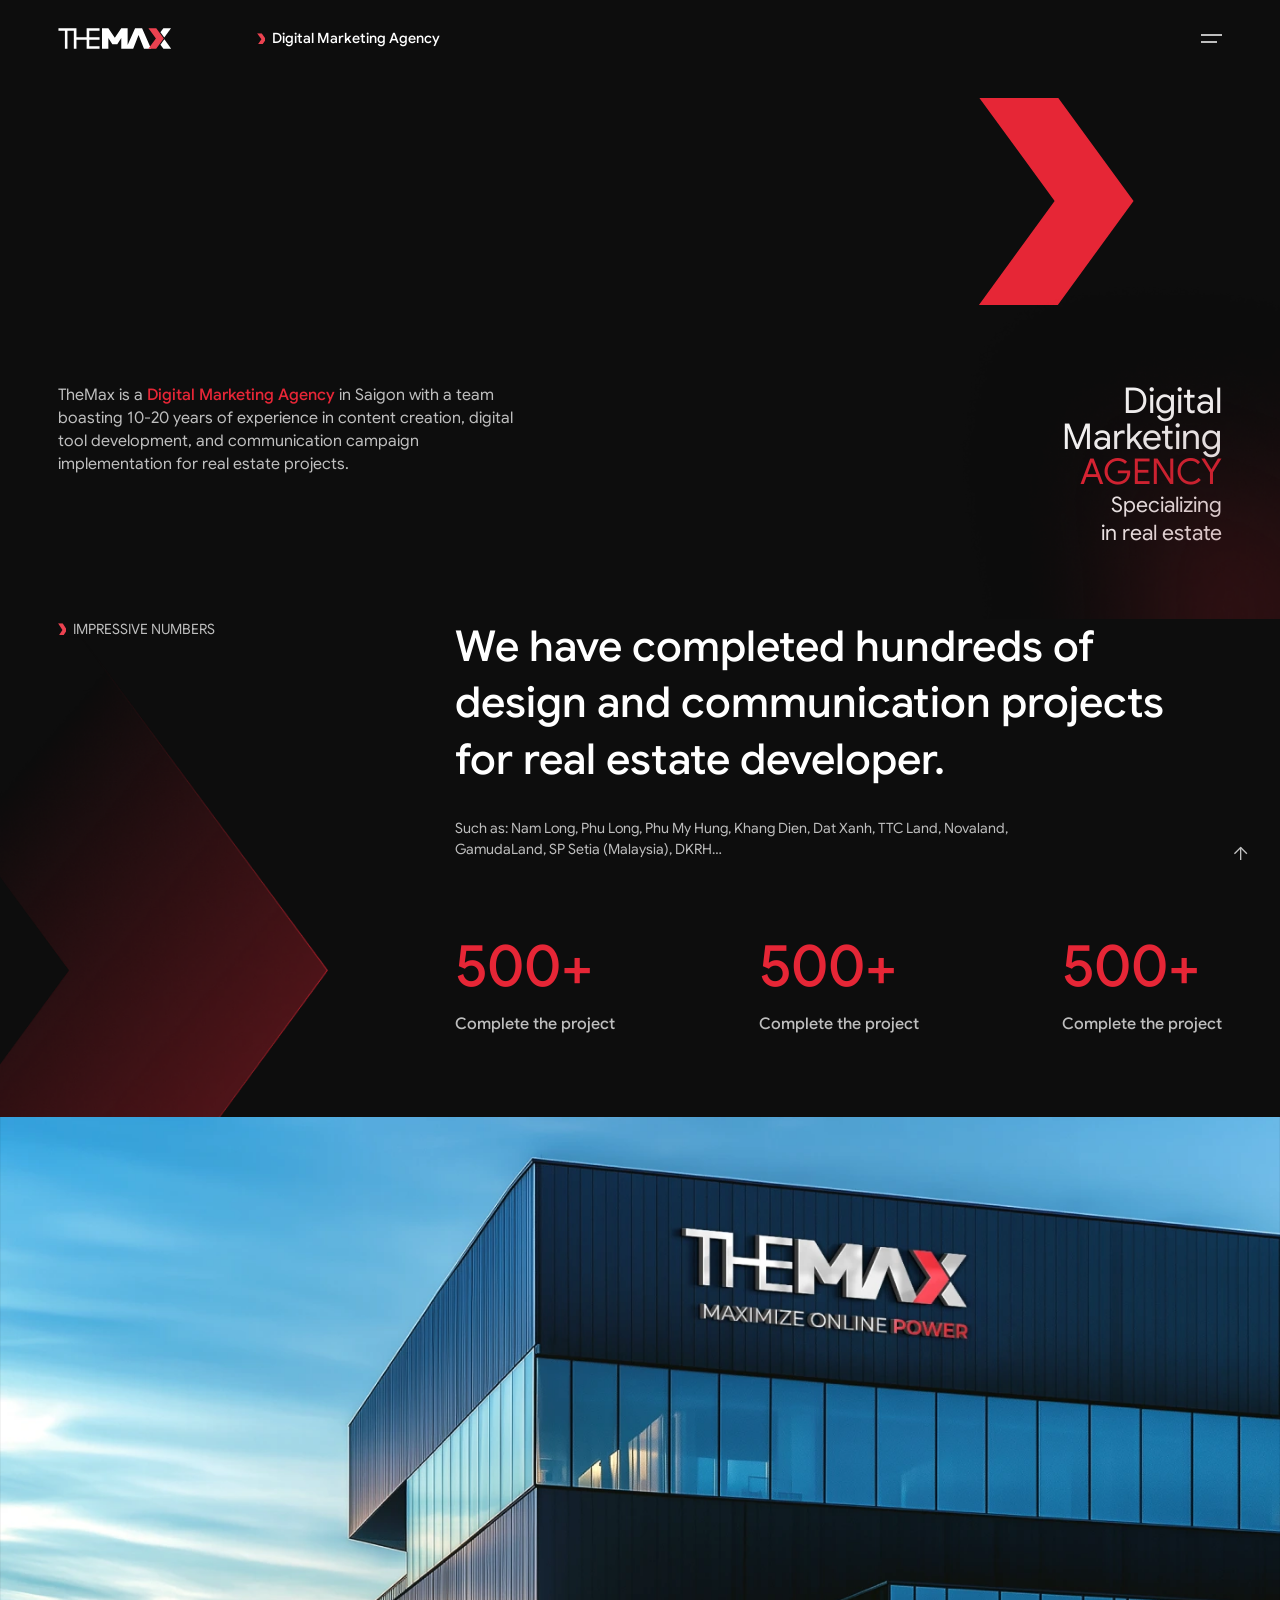
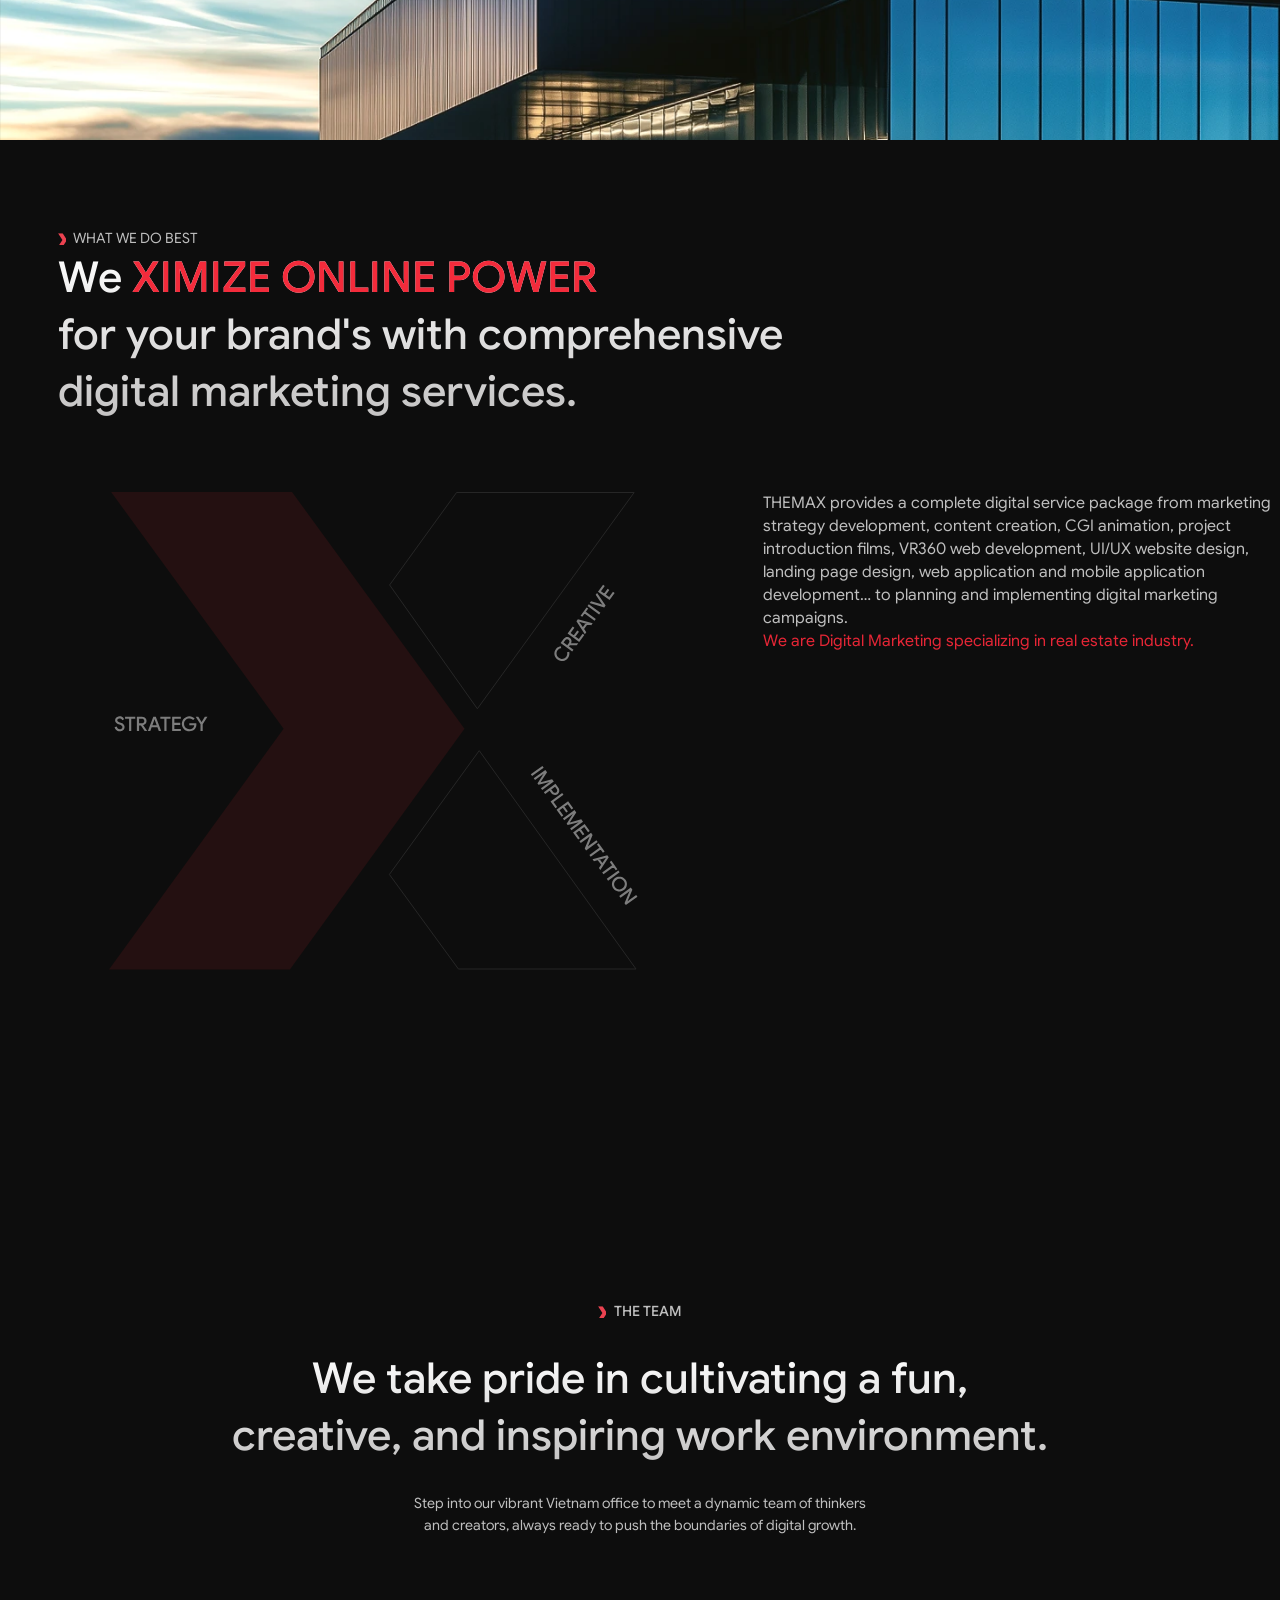
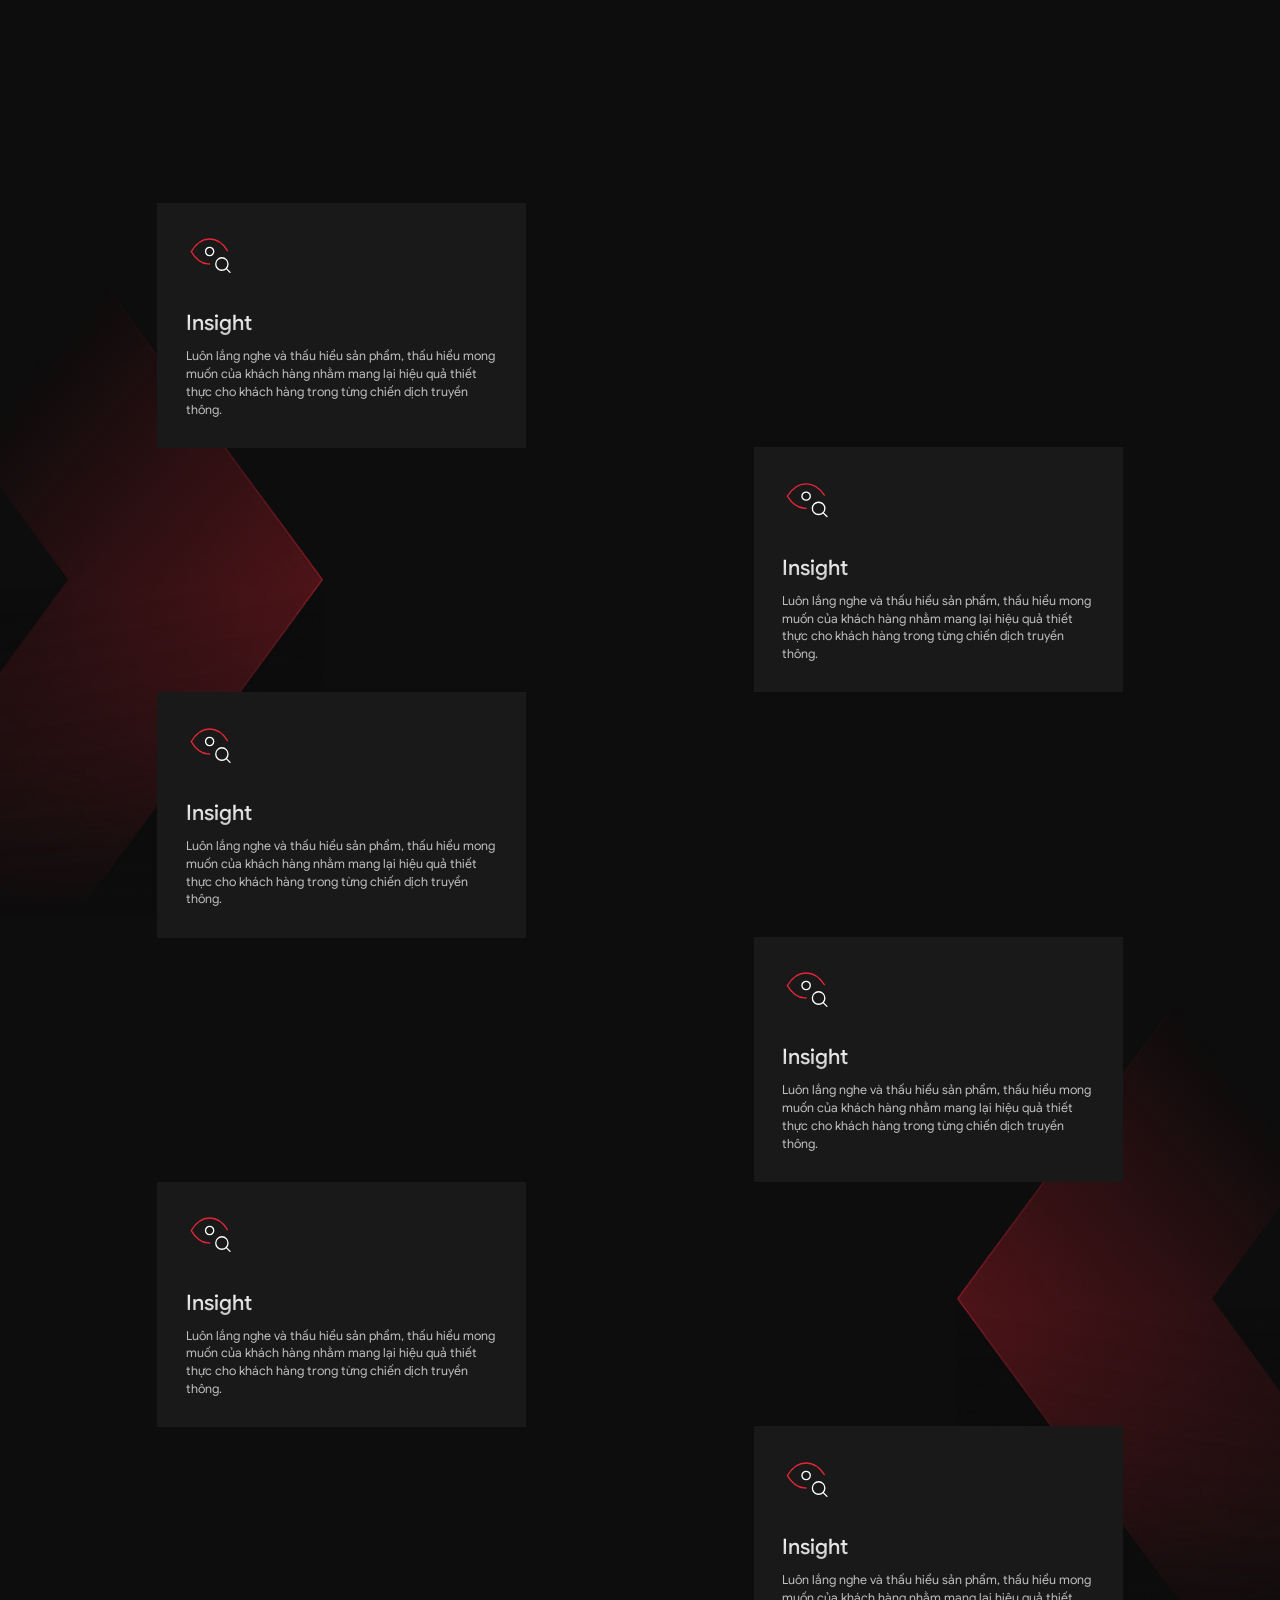
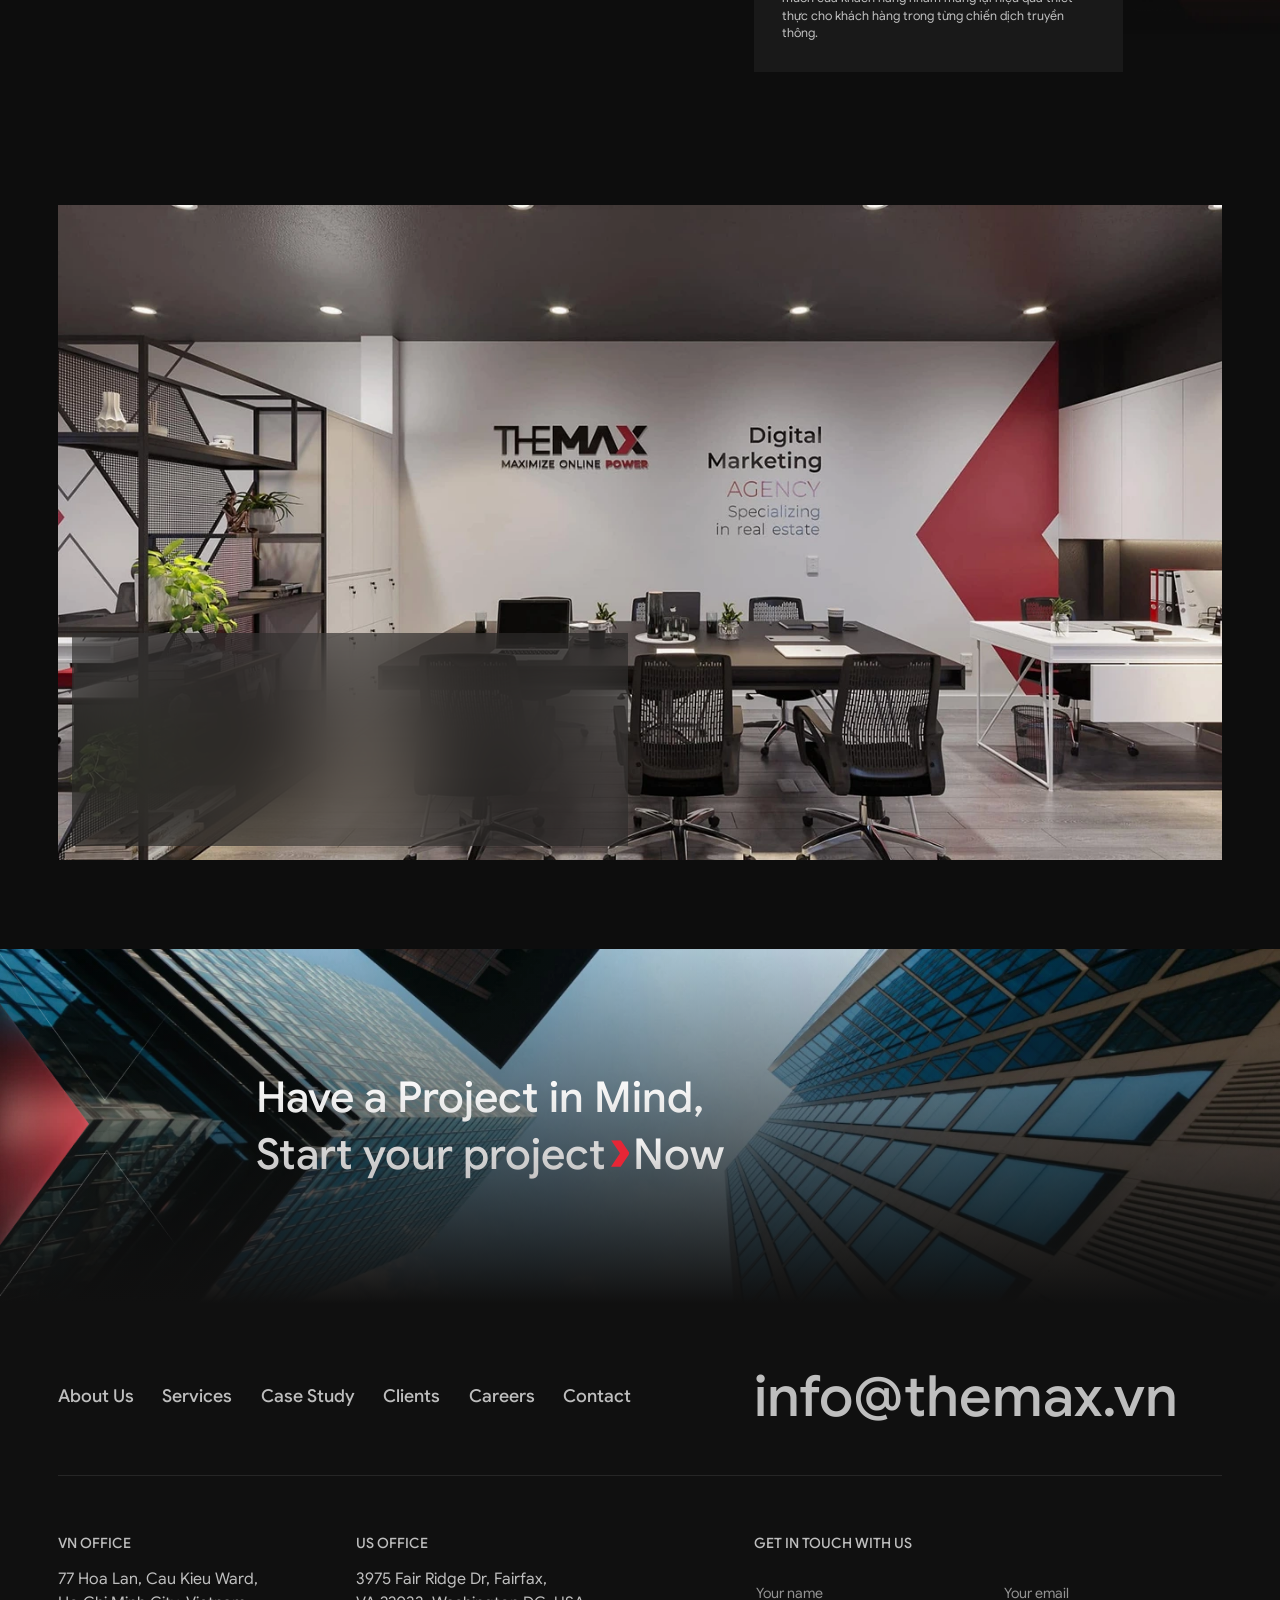
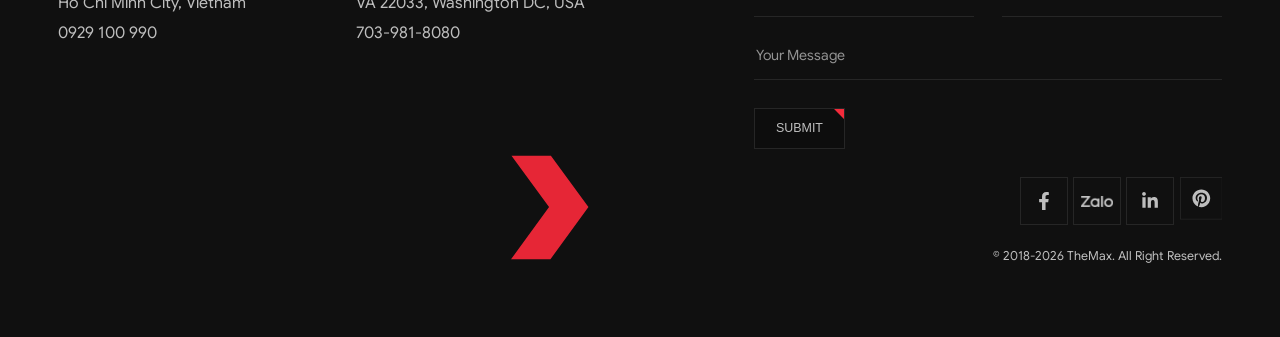
==== aboutus.html @ 81d4d5aa "update" ====
<!DOCTYPE html>
<html lang="en">

<head>
    <meta charset="UTF-8">
    <meta name="viewport" content="width=device-width, initial-scale=1.0">
    <title>Document</title>
    <link rel="stylesheet" href="/asset/css/style.css">
    <link rel="stylesheet" href="/asset/css/aboutus.css">
</head>

<body>
    <header>
        <div class="header">
            <div class="grid container">
                <div class="header_logo svg_full">
                    <svg width="128" height="36" viewBox="0 0 128 36" fill="none" xmlns="http://www.w3.org/2000/svg">
                        <path
                            d="M86.8352 6.37714L78.4384 25.4057V6.37714H71.2704L64 17.1771L56.7296 6.37714H49.5616V29.6228H56.7296V17.4857L61.2352 24.48H64H66.7648L71.2704 17.4857V29.6228H76.5952H78.4384H84.6848L85.6064 27.2571L90.7264 14.0914L96.8704 29.6228H104.858L94.72 6.37714H86.8352Z"
                            fill="white" />
                        <path d="M119.808 18.9257L115.405 24.9943L118.784 29.6228H127.488L119.808 18.9257Z"
                            fill="white" />
                        <path d="M127.386 6.37714H118.682L115.405 10.9029L119.706 16.9714L127.386 6.37714Z"
                            fill="white" />
                        <path
                            d="M32.256 6.37714V9.35999V16.56H20.7872V6.37714H17.8176H10.6496H7.7824H0.512V9.35999H7.7824V29.6228H10.6496V9.35999H17.8176V16.56V19.44V29.6228H20.7872V19.44H32.256V26.64V29.6228H35.2256H46.7968V26.64H35.2256V19.44H46.7968V16.56H35.2256V9.35999H46.7968V6.37714H35.2256H32.256Z"
                            fill="white" />
                        <path
                            d="M110.694 6.37714H101.888L110.285 17.8971L101.786 29.6228H110.592L119.091 17.8971L110.694 6.37714Z"
                            fill="#EB4250" />
                    </svg>
                </div>
                <div class="header_title block_arrow txt_medium txt_16">
                    Digital Marketing Agency
                </div>
                <div class="header_menu">
                    <div class="header_menu_inner">
                        <span></span>
                        <span></span>
                    </div>
                    <div class="header_menu_nav">
                        <div class="header_menu_nav_lang">
                            <div class="header_menu_nav_lang_item txt_16 active hover_txt">
                                <div class="hover_txt_grid">
                                    <span class="init">EN</span>
                                    <span class="active">EN</span>
                                </div>

                            </div>
                            <div class="header_menu_nav_lang_item txt_16 hover_txt">
                                <div class="hover_txt_grid">
                                    <span class="init">VN</span>
                                    <span class="active">VN</span>
                                </div>
                            </div>
                        </div>
                        <div class="header_menu_nav_content">
                            <a href="#" class="header_menu_nav_content_item txt_48 cl_black hover_txt txt_medium">
                                <div class="hover_txt_grid">
                                    <span class="init">About Us</span>
                                    <span class="active">About Us</span>
                                </div>
                            </a>
                            <a href="#" class="header_menu_nav_content_item txt_48 cl_black hover_txt txt_medium">
                                <div class="hover_txt_grid">
                                    <span class="init">Services</span>
                                    <span class="active">Services</span>
                                </div>
                            </a>
                            <a href="#" class="header_menu_nav_content_item txt_48 cl_black hover_txt txt_medium">
                                <div class="hover_txt_grid">
                                    <span class="init">Case Study</span>
                                    <span class="active">Case Study</span>
                                </div>
                            </a>
                            <a href="#" class="header_menu_nav_content_item txt_48 cl_black hover_txt txt_medium">
                                <div class="hover_txt_grid">
                                    <span class="init">Clients</span>
                                    <span class="active">Clients</span>
                                </div>
                            </a>
                            <a href="#" class="header_menu_nav_content_item txt_48 cl_black hover_txt txt_medium">
                                <div class="hover_txt_grid">
                                    <span class="init">Careers</span>
                                    <span class="active">Careers</span>
                                </div>
                            </a>
                            <a href="#" class="header_menu_nav_content_item txt_48 cl_black hover_txt txt_medium">
                                <div class="hover_txt_grid">
                                    <span class="init">Contact</span>
                                    <span class="active">Contact</span>
                                </div>
                            </a>
                        </div>
                        <div class="header_menu_nav_footer">
                            <div class="header_menu_nav_footer_hotline cl_black txt_18 txt_medium">HOTLINE</div>
                            <div class="header_menu_nav_footer_tel txt_24 txt_medium cl_main">0929 100 990</div>
                        </div>
                    </div>
                </div>

            </div>
        </div>
    </header>

    <section class="about_hero">
        <div class="container">
            <div class="about_hero_img svg_full">
                <svg width="641" height="117" viewBox="0 0 641 117" fill="none" xmlns="http://www.w3.org/2000/svg"
                    xmlns:xlink="http://www.w3.org/1999/xlink">

                    <defs>
                        <!-- Tạo mặt nạ bằng các nét chữ màu trắng -->
                        <mask id="video-mask">
                            <path
                                d="M435.777 0L393.388 95.7474V0H357.202L320.5 54.3431L283.798 0H247.612V116.967H283.798V55.8958L306.543 91.0894H320.5H334.457L357.202 55.8958V116.967H384.083H393.388H424.921L429.573 105.063L455.42 38.8165L486.436 116.967H526.757L475.581 0H435.777Z"
                                fill="white" />
                            <path d="M602.23 63.1416L580.002 93.6773L597.06 116.967H641L602.23 63.1416Z" fill="white" />
                            <path d="M640.483 0H596.544L580.002 22.7724L601.713 53.308L640.483 0Z" fill="white" />
                            <path
                                d="M160.25 0V15.0091V51.2378H102.353V0H87.3621H51.1766H36.7024H0V15.0091H36.7024V116.967H51.1766V15.0091H87.3621V51.2378V65.7293V116.967H102.353V65.7293H160.25V101.958V116.967H175.241H233.655V101.958H175.241V65.7293H233.655V51.2378H175.241V15.0091H233.655V0H175.241H160.25Z"
                                fill="white" />
                        </mask>
                    </defs>

                    <!-- Lồng video vào trong SVG, chỉ hiển thị qua mặt nạ chữ trắng -->
                    <foreignObject width="100%" height="100%" mask="url(#video-mask)">
                        <!-- Thêm thẻ video với đường dẫn của bạn, style để video phủ vừa với SVG -->
                        <video src="/asset/image/video_button.mp4" autoplay loop muted playsinline
                            style="width: 100%; height: 100%; object-fit: cover;"></video>
                    </foreignObject>

                    <!-- Vẽ phần màu đỏ lên trên cùng (video sẽ không đè lên phần này) -->
                    <path d="M556.223 0H511.766L554.155 57.966L511.249 116.967H555.706L598.612 57.966L556.223 0Z"
                        fill="#E62636" />
                </svg>
            </div>
            <div class="about_hero_content grid">
                <div class="about_hero_content_left">
                    <div class="about_hero_content_txt txt_18">
                        TheMax is a <span class="cl_red txt_medium"> Digital Marketing Agency </span>in Saigon with a
                        team boasting
                        10-20 years of experience in content creation, digital tool development, and communication
                        campaign implementation for real estate projects.
                    </div>
                </div>
                <div class="about_hero_content_right">
                    <div class="about_hero_content_right_name txt_40 cl_white">Digital
                        Marketing</div>
                    <div class="about_hero_content_right_name txt_40 cl_red txt_uppercase">Agency</div>
                    <div class="about_hero_content_right_name txt_24 cl_white">Specializing<br>
                        in real estate</div>
                </div>
            </div>
            <div class="about_hero_bg img_full">
                <img src="/asset/image/bg_about.webp" alt="">
            </div>
        </div>
    </section>
    <section class="about_impressive">
        <div class="container grid">
            <div class="about_impressive_left">
                <div class="about_impressive_left_subtitle block_arrow txt_16 txt_uppercase">IMPRESSIVE NUMBERS</div>
                <div class="about_impressive_left_img img_full left_full">
                    <img src="/asset/image/bg_pattern.webp" alt="">
                </div>
            </div>
            <div class="about_impressive_right">
                <div class="about_impressive_right_title heading h2 cl_white">We have completed hundreds of design
                    and communication projects for real estate developer.</div>
                <div class="about_impressive_right_des txt_16">Such as: Nam Long, Phu Long, Phu My Hung, Khang Dien, Dat
                    Xanh, TTC Land, Novaland,<br>GamudaLand, SP Setia (Malaysia), DKRH…</div>
                <div class="about_impressive_right_list">
                    <div class="about_impressive_right_list_item">
                        <div class="about_impressive_right_list_item_num cl_red heading h1">500+</div>
                        <div class="about_impressive_right_list_item_des txt_18 txt_medium">Complete the project</div>
                    </div>
                    <div class="about_impressive_right_list_item">
                        <div class="about_impressive_right_list_item_num cl_red heading h1">500+</div>
                        <div class="about_impressive_right_list_item_des txt_18 txt_medium">Complete the project</div>
                    </div>
                    <div class="about_impressive_right_list_item">
                        <div class="about_impressive_right_list_item_num cl_red heading h1">500+</div>
                        <div class="about_impressive_right_list_item_des txt_18 txt_medium">Complete the project</div>
                    </div>
                </div>
            </div>

        </div>
    </section>
    <section class="about_company">
        <div class="about_company_inner img_full">
            <img src="/asset/image/company.webp" alt="">
        </div>
    </section>
    <section class="about_best">
        <div class="container">
            <div class="about_best_subtitle block_arrow txt_16">WHAT WE DO BEST</div>
            <div class="about_best_title h2 heading cl_linear">We <span class="cl_linear_red txt_uppercase">XIMIZE
                    ONLINE
                    POWER</span><br>
                for your brand's with comprehensive<br>
                digital marketing services.</div>
        </div>
        <div class="about_best_inner grid">
            <div class="about_best_left">
                <svg width="536" height="478" viewBox="0 0 536 478" fill="none" xmlns="http://www.w3.org/2000/svg">
                    <path d="M527.025 477.025H349.453L280.399 382.44L370.231 258.633L527.025 477.025Z"
                        stroke="#262626" />
                    <path d="M525.136 0.5L368.354 216.774L280.614 92.9727L347.569 0.5H525.136Z" stroke="#262626" />
                    <path opacity="0.1"
                        d="M183.009 0H2.10352L174.594 236.649L0 477.524H180.905L355.5 236.649L183.009 0Z"
                        fill="#E62636" />
                    <path
                        d="M10.76 239.32C10 239.32 9.27333 239.173 8.58 238.88C7.88667 238.573 7.27333 238.127 6.74 237.54C6.22 236.953 5.83333 236.227 5.58 235.36L7.66 234.52C7.87333 235.293 8.24667 235.94 8.78 236.46C9.31333 236.98 9.98 237.24 10.78 237.24C11.2333 237.24 11.6533 237.16 12.04 237C12.44 236.84 12.76 236.607 13 236.3C13.24 235.98 13.36 235.593 13.36 235.14C13.36 234.713 13.26 234.353 13.06 234.06C12.86 233.753 12.54 233.48 12.1 233.24C11.66 232.987 11.1 232.74 10.42 232.5L9.52 232.18C9.13333 232.033 8.74 231.853 8.34 231.64C7.94 231.427 7.56667 231.167 7.22 230.86C6.88667 230.54 6.62 230.167 6.42 229.74C6.22 229.313 6.12 228.82 6.12 228.26C6.12 227.54 6.30667 226.887 6.68 226.3C7.06667 225.713 7.59333 225.247 8.26 224.9C8.94 224.54 9.72667 224.36 10.62 224.36C11.54 224.36 12.3067 224.527 12.92 224.86C13.5467 225.18 14.0333 225.567 14.38 226.02C14.74 226.473 14.9867 226.907 15.12 227.32L13.14 228.16C13.06 227.88 12.9133 227.607 12.7 227.34C12.5 227.073 12.2267 226.853 11.88 226.68C11.5467 226.493 11.1333 226.4 10.64 226.4C10.2133 226.4 9.82 226.48 9.46 226.64C9.11333 226.8 8.83333 227.02 8.62 227.3C8.40667 227.567 8.3 227.88 8.3 228.24C8.3 228.76 8.51333 229.187 8.94 229.52C9.36667 229.84 9.98667 230.133 10.8 230.4L11.72 230.72C12.1867 230.88 12.6467 231.073 13.1 231.3C13.5533 231.513 13.9667 231.793 14.34 232.14C14.7133 232.473 15.0067 232.887 15.22 233.38C15.4467 233.86 15.56 234.433 15.56 235.1C15.56 235.833 15.4133 236.473 15.12 237.02C14.84 237.553 14.46 237.993 13.98 238.34C13.5133 238.673 12.9933 238.92 12.42 239.08C11.86 239.24 11.3067 239.32 10.76 239.32ZM20.0756 239V225.86H22.2556V239H20.0756ZM16.0556 226.76V224.68H26.2556V226.76H16.0556ZM27.8898 239V224.68H32.9098C33.7898 224.68 34.5765 224.867 35.2698 225.24C35.9632 225.613 36.5098 226.127 36.9098 226.78C37.3232 227.433 37.5298 228.193 37.5298 229.06C37.5298 229.633 37.4098 230.18 37.1698 230.7C36.9432 231.22 36.6098 231.687 36.1698 232.1C35.7432 232.5 35.2165 232.813 34.5898 233.04C33.9765 233.267 33.2832 233.38 32.5098 233.38H29.0898V231.36H32.8498C33.3032 231.36 33.7098 231.26 34.0698 231.06C34.4432 230.86 34.7432 230.587 34.9698 230.24C35.1965 229.88 35.3098 229.48 35.3098 229.04C35.3098 228.653 35.2165 228.287 35.0298 227.94C34.8432 227.58 34.5698 227.293 34.2098 227.08C33.8632 226.853 33.4365 226.74 32.9298 226.74H30.0898V239H27.8898ZM31.2098 232.46L33.7098 232.42L38.1898 238.88V239H35.6498L31.2098 232.46ZM38.8852 239L44.2852 224.68H46.7852L52.2052 239H49.7852L46.1452 228.9L45.6052 227.26H45.4852L44.9452 228.9L41.3052 239H38.8852ZM45.3652 235.32V233.28H48.6852L49.4052 235.32H45.3652ZM41.4652 235.32L42.1852 233.28H45.3652V235.32H41.4652ZM55.3405 239V225.86H57.5205V239H55.3405ZM51.3205 226.76V224.68H61.5205V226.76H51.3205ZM63.1547 239V224.68H71.8347V226.76H65.3547V236.92H71.8347V239H63.1547ZM64.3547 232.88V230.8H71.1947V232.88H64.3547ZM80.3355 239.32C79.3088 239.32 78.3421 239.133 77.4355 238.76C76.5288 238.387 75.7288 237.867 75.0355 237.2C74.3555 236.52 73.8155 235.727 73.4155 234.82C73.0288 233.9 72.8355 232.907 72.8355 231.84C72.8355 230.773 73.0288 229.787 73.4155 228.88C73.8155 227.96 74.3555 227.167 75.0355 226.5C75.7288 225.82 76.5288 225.293 77.4355 224.92C78.3421 224.547 79.3088 224.36 80.3355 224.36C81.4288 224.36 82.4355 224.553 83.3555 224.94C84.2888 225.327 85.0688 225.867 85.6955 226.56L84.1755 228.06C83.8688 227.713 83.5155 227.42 83.1155 227.18C82.7288 226.94 82.3021 226.76 81.8355 226.64C81.3688 226.507 80.8688 226.44 80.3355 226.44C79.6288 226.44 78.9555 226.567 78.3155 226.82C77.6755 227.073 77.1088 227.44 76.6155 227.92C76.1355 228.387 75.7555 228.953 75.4755 229.62C75.1955 230.273 75.0555 231.013 75.0555 231.84C75.0555 232.667 75.1955 233.413 75.4755 234.08C75.7688 234.733 76.1555 235.3 76.6355 235.78C77.1288 236.247 77.6955 236.607 78.3355 236.86C78.9755 237.113 79.6488 237.24 80.3555 237.24C81.0088 237.24 81.6155 237.147 82.1755 236.96C82.7488 236.773 83.2488 236.507 83.6755 236.16C84.1021 235.813 84.4488 235.393 84.7155 234.9C84.9821 234.393 85.1488 233.827 85.2155 233.2H80.3155V231.26H87.2755C87.3021 231.42 87.3288 231.607 87.3555 231.82C87.3821 232.02 87.3955 232.213 87.3955 232.4V232.42C87.3955 233.447 87.2155 234.387 86.8555 235.24C86.5088 236.093 86.0221 236.827 85.3955 237.44C84.7688 238.04 84.0221 238.507 83.1555 238.84C82.3021 239.16 81.3621 239.32 80.3355 239.32ZM91.5173 239V231.36H93.6973V239H91.5173ZM86.6773 224.68H89.2773L92.5373 230.08H92.6573L95.8373 224.68H98.4573L93.6973 232.36H91.5173L86.6773 224.68Z"
                        fill="#7D7D7D" />
                    <path
                        d="M421.809 282.297L433.394 273.88L434.688 275.66L423.102 284.077L421.809 282.297ZM424.743 286.335L436.328 277.918L438.068 280.313L431.706 290.101L431.777 290.198L443.064 287.189L444.804 289.584L433.219 298.001L431.949 296.254L438.502 291.492L440.627 290.097L440.557 289.999L429.492 292.872L428.469 291.464L434.62 281.828L434.55 281.731L432.565 283.321L426.012 288.082L424.743 286.335ZM434.863 300.264L446.448 291.847L449.34 295.827C449.849 296.528 450.161 297.275 450.274 298.066C450.398 298.849 450.312 299.604 450.015 300.33C449.738 301.059 449.248 301.679 448.547 302.188C447.857 302.69 447.116 302.964 446.326 303.01C445.544 303.068 444.794 302.92 444.077 302.568C443.37 302.208 442.762 301.677 442.253 300.976L440.066 297.967L441.749 296.744L443.971 299.802C444.276 300.223 444.621 300.516 445.006 300.682C445.401 300.84 445.793 300.893 446.183 300.84C446.592 300.79 446.953 300.652 447.266 300.424C447.579 300.197 447.816 299.901 447.979 299.535C448.15 299.18 448.221 298.791 448.193 298.366C448.165 297.942 447.998 297.519 447.692 297.098L446.058 294.849L436.156 302.044L434.863 300.264ZM441.573 309.5L453.158 301.083L454.451 302.863L444.549 310.057L448.17 315.041L446.487 316.263L441.573 309.5ZM447.526 317.693L459.111 309.276L464.213 316.298L462.53 317.521L458.721 312.279L450.502 318.25L454.311 323.493L452.628 324.716L447.526 317.693ZM453.182 315.067L454.865 313.844L458.886 319.378L457.203 320.6L453.182 315.067ZM453.938 326.518L465.523 318.101L467.263 320.496L460.901 330.285L460.972 330.382L472.259 327.373L473.999 329.767L462.414 338.185L461.144 336.437L467.697 331.676L469.822 330.28L469.752 330.183L458.687 333.055L457.664 331.648L463.815 322.012L463.745 321.915L461.76 323.505L455.207 328.266L453.938 326.518ZM464.058 340.447L475.643 332.03L480.745 339.053L479.062 340.275L475.253 335.033L467.034 341.005L470.842 346.247L469.16 347.47L464.058 340.447ZM469.714 337.821L471.397 336.598L475.417 342.132L473.735 343.355L469.714 337.821ZM470.47 349.273L482.055 340.856L483.583 342.959L478.881 354.385L478.952 354.482L481.114 352.763L487.392 348.201L488.673 349.965L477.088 358.382L475.748 356.538L480.699 344.535L480.628 344.438L478.466 346.158L471.751 351.036L470.47 349.273ZM480.411 362.956L491.041 355.232L492.323 356.996L481.692 364.719L480.411 362.956ZM487.95 352.509L489.633 351.286L495.629 359.538L493.946 360.761L487.95 352.509ZM483.517 367.23L498.276 363.182L499.745 365.205L491.346 378.006L489.924 376.049L495.955 367.167L496.964 365.766L496.894 365.669L495.25 366.196L484.939 369.188L483.517 367.23ZM490.303 370.31L491.953 369.111L493.905 371.797L492.677 373.578L490.303 370.31ZM488.01 367.155L490.084 366.538L491.953 369.111L490.303 370.31L488.01 367.155ZM493.189 380.543L503.819 372.819L505.101 374.583L494.47 382.307L493.189 380.543ZM500.728 370.096L502.411 368.874L508.406 377.126L506.724 378.348L500.728 370.096ZM497.782 386.865L509.367 378.448L510.66 380.228L499.075 388.645L497.782 386.865ZM504.395 396.511C503.768 395.648 503.344 394.736 503.124 393.775C502.912 392.825 502.885 391.881 503.043 390.942C503.212 389.995 503.548 389.108 504.052 388.281C504.566 387.446 505.243 386.723 506.085 386.111C506.926 385.5 507.818 385.083 508.76 384.86C509.713 384.629 510.66 384.583 511.602 384.723C512.555 384.855 513.451 385.168 514.288 385.664C515.134 386.17 515.871 386.855 516.498 387.718C517.124 388.581 517.544 389.487 517.756 390.437C517.969 391.387 517.99 392.335 517.821 393.282C517.671 394.232 517.335 395.119 516.813 395.943C516.309 396.77 515.637 397.49 514.796 398.101C513.954 398.712 513.057 399.133 512.104 399.364C511.17 399.598 510.222 399.644 509.262 399.501C508.32 399.361 507.43 399.044 506.592 398.548C505.754 398.053 505.022 397.374 504.395 396.511ZM506.077 395.288C506.649 396.076 507.346 396.649 508.167 397.008C508.997 397.378 509.877 397.513 510.81 397.412C511.742 397.312 512.64 396.948 513.503 396.321C514.376 395.686 515 394.945 515.373 394.097C515.756 393.242 515.9 392.362 515.805 391.459C515.717 390.567 515.387 389.728 514.815 388.94C514.25 388.163 513.554 387.59 512.725 387.22C511.895 386.85 511.015 386.716 510.082 386.816C509.161 386.909 508.263 387.272 507.39 387.907C506.527 388.534 505.903 389.276 505.52 390.131C505.136 390.987 504.992 391.866 505.087 392.769C505.183 393.672 505.513 394.512 506.077 395.288ZM510.238 404.01L521.823 395.593L523.352 397.696L518.65 409.122L518.72 409.219L520.883 407.5L527.161 402.938L528.442 404.702L516.857 413.119L515.517 411.275L520.467 399.272L520.397 399.175L518.235 400.895L511.52 405.773L510.238 404.01Z"
                        fill="#7D7D7D" />
                    <path
                        d="M458.953 165.919C458.334 166.771 457.607 167.454 456.772 167.968C455.926 168.474 455.033 168.806 454.094 168.965C453.152 169.104 452.201 169.064 451.24 168.844C450.277 168.605 449.369 168.176 448.516 167.557C447.653 166.93 446.965 166.199 446.451 165.364C445.945 164.519 445.618 163.63 445.47 162.699C445.32 161.749 445.36 160.798 445.591 159.845C445.811 158.884 446.231 157.978 446.85 157.125C447.289 156.521 447.772 156.015 448.299 155.607C448.826 155.199 449.387 154.881 449.981 154.654C450.575 154.426 451.2 154.279 451.858 154.213L452.167 156.341C451.666 156.372 451.203 156.465 450.779 156.618C450.343 156.763 449.939 156.98 449.564 157.268C449.198 157.546 448.858 157.9 448.544 158.332C447.98 159.108 447.646 159.954 447.543 160.867C447.428 161.773 447.554 162.655 447.919 163.514C448.292 164.362 448.926 165.111 449.821 165.761C450.706 166.404 451.614 166.776 452.547 166.876C453.476 166.958 454.359 166.809 455.196 166.428C456.022 166.039 456.717 165.457 457.282 164.68C457.791 163.979 458.096 163.253 458.197 162.502C458.305 161.74 458.259 160.965 458.057 160.176L460.216 159.791C460.378 160.452 460.443 161.134 460.411 161.836C460.379 162.538 460.245 163.232 460.01 163.918C459.776 164.605 459.423 165.271 458.953 165.919ZM463.199 159.53L451.614 151.113L454.565 147.051C455.082 146.339 455.695 145.813 456.405 145.471C457.114 145.13 457.851 144.989 458.615 145.05C459.386 145.099 460.122 145.379 460.824 145.888C461.287 146.225 461.659 146.644 461.939 147.143C462.226 147.632 462.408 148.176 462.484 148.775C462.556 149.356 462.5 149.966 462.315 150.606C462.138 151.236 461.822 151.863 461.368 152.489L459.358 155.256L457.723 154.068L459.934 151.026C460.2 150.66 460.358 150.272 460.408 149.863C460.466 149.443 460.421 149.04 460.274 148.653C460.116 148.258 459.859 147.931 459.503 147.672C459.19 147.445 458.838 147.305 458.448 147.252C458.047 147.192 457.655 147.244 457.27 147.41C456.883 147.558 456.541 147.836 456.243 148.246L454.574 150.544L464.492 157.75L463.199 159.53ZM459.859 153L461.297 150.954L469.156 151.126L469.253 151.197L467.76 153.252L459.859 153ZM470.196 149.899L458.611 141.482L463.713 134.459L465.396 135.682L461.587 140.924L469.807 146.896L473.616 141.654L475.298 142.876L470.196 149.899ZM465.951 145.331L464.268 144.108L468.288 138.574L469.971 139.797L465.951 145.331ZM475.844 142.125L467.433 129.339L468.903 127.317L483.674 131.349L482.251 133.307L471.94 130.315L470.296 129.788L470.226 129.885L471.235 131.286L477.267 140.167L475.844 142.125ZM476.676 134.72L475.025 133.521L476.977 130.835L479.051 131.451L476.676 134.72ZM474.384 137.875L473.156 136.093L475.025 133.521L476.676 134.72L474.384 137.875ZM485.516 128.812L474.886 121.089L476.167 119.325L486.798 127.049L485.516 128.812ZM473.251 124.87L471.568 123.648L477.564 115.396L479.247 116.618L473.251 124.87ZM490.109 122.491L478.524 114.074L479.817 112.294L491.403 120.711L490.109 122.491ZM495.265 115.395L480.694 111.088L482.104 109.146L491.711 112.121L493.315 112.668L493.386 112.571L492.392 111.182L486.677 102.852L488.088 100.91L496.605 113.55L495.265 115.395ZM500.557 108.111L488.972 99.6939L494.074 92.6716L495.757 93.8942L491.948 99.1367L500.167 105.109L503.976 99.8661L505.659 101.089L500.557 108.111ZM496.311 103.543L494.628 102.32L498.649 96.7867L500.332 98.0092L496.311 103.543Z"
                        fill="#7D7D7D" />
                </svg>


            </div>
            <div class="about_best_right txt_18">
                <div class="about_best_right_des">THEMAX provides a complete digital service package from marketing
                    strategy development, content creation, CGI animation, project introduction films, VR360 web
                    development, UI/UX website design, landing page design, web application and mobile application
                    development… to planning and implementing digital marketing campaigns.</div>
                <div class="about_best_right_cap cl_red">We are Digital Marketing specializing in real estate industry.
                </div>
            </div>
        </div>
    </section>
    <section class="about_team">
        <div class="container">
            <div class="about_team_subtitle txt_uppercase txt_16 block_arrow txt_medium">THE TEAM</div>
            <div class="about_team_title txt_center h2 heading cl_linear">We take pride in cultivating a fun, creative,
                and
                inspiring work
                environment.</div>
            <div class="about_team_des txt_center txt_16">Step into our vibrant Vietnam office to meet a dynamic team of
                thinkers<br>
                and creators, always ready to push the boundaries of digital growth.</div>
            <div class="about_team_content">
                <div class="about_team_content_bgleft img_full">
                    <img src="/asset/image/pattern_left.webp" alt="">
                </div>
                <div class="about_team_content_bgright img_full">
                    <img src="/asset/image/pattern_right.webp" alt="">
                </div>
                <div class="about_team_content_inner grid">
                    <div class="about_team_content_item item_line">
                        <div class="about_team_content_item_icon img_full">
                            <img src="/asset/image/icon-careers.svg" alt="">
                        </div>
                        <div class="about_team_content_item_title item_line_title cl_linear h5 heading ">Insight</div>
                        <div class="about_team_content_item_des txt_14">Luôn lắng nghe và thấu hiểu sản phẩm, thấu hiểu
                            mong
                            muốn của khách hàng nhằm mang lại hiệu quả thiết thực cho khách hàng trong từng chiến dịch
                            truyền thông.</div>
                    </div>
                    <div class="about_team_content_item item_line">
                        <div class="about_team_content_item_icon img_full">
                            <img src="/asset/image/icon-careers.svg" alt="">
                        </div>
                        <div class="about_team_content_item_title item_line_title cl_linear h5 heading ">Insight</div>
                        <div class="about_team_content_item_des txt_14">Luôn lắng nghe và thấu hiểu sản phẩm, thấu hiểu
                            mong
                            muốn của khách hàng nhằm mang lại hiệu quả thiết thực cho khách hàng trong từng chiến dịch
                            truyền thông.</div>
                    </div>
                    <div class="about_team_content_item item_line">
                        <div class="about_team_content_item_icon img_full">
                            <img src="/asset/image/icon-careers.svg" alt="">
                        </div>
                        <div class="about_team_content_item_title item_line_title cl_linear h5 heading ">Insight</div>
                        <div class="about_team_content_item_des txt_14">Luôn lắng nghe và thấu hiểu sản phẩm, thấu hiểu
                            mong
                            muốn của khách hàng nhằm mang lại hiệu quả thiết thực cho khách hàng trong từng chiến dịch
                            truyền thông.</div>
                    </div>
                    <div class="about_team_content_item item_line">
                        <div class="about_team_content_item_icon img_full">
                            <img src="/asset/image/icon-careers.svg" alt="">
                        </div>
                        <div class="about_team_content_item_title item_line_title cl_linear h5 heading ">Insight</div>
                        <div class="about_team_content_item_des txt_14">Luôn lắng nghe và thấu hiểu sản phẩm, thấu hiểu
                            mong
                            muốn của khách hàng nhằm mang lại hiệu quả thiết thực cho khách hàng trong từng chiến dịch
                            truyền thông.</div>
                    </div>
                    <div class="about_team_content_item item_line">
                        <div class="about_team_content_item_icon img_full">
                            <img src="/asset/image/icon-careers.svg" alt="">
                        </div>
                        <div class="about_team_content_item_title item_line_title cl_linear h5 heading ">Insight</div>
                        <div class="about_team_content_item_des txt_14">Luôn lắng nghe và thấu hiểu sản phẩm, thấu hiểu
                            mong
                            muốn của khách hàng nhằm mang lại hiệu quả thiết thực cho khách hàng trong từng chiến dịch
                            truyền thông.</div>
                    </div>
                    <div class="about_team_content_item item_line">
                        <div class="about_team_content_item_icon img_full">
                            <img src="/asset/image/icon-careers.svg" alt="">
                        </div>
                        <div class="about_team_content_item_title item_line_title cl_linear h5 heading ">Insight</div>
                        <div class="about_team_content_item_des txt_14">Luôn lắng nghe và thấu hiểu sản phẩm, thấu hiểu
                            mong
                            muốn của khách hàng nhằm mang lại hiệu quả thiết thực cho khách hàng trong từng chiến dịch
                            truyền thông.</div>
                    </div>
                </div>
            </div>
            <div class="about_team_card">
                <div class="about_team_card_item">
                    <div class="about_team_card_img img_full">
                        <img src="/asset/image/card.webp" alt="">
                    </div>
                    <div class="about_team_card_item_content">
                        <div class="about_team_card_item_content_title heading h5 cl_linear">Driven by Innovation</div>
                        <div class="about_team_card_item_content_des txt_14">At TheMax, we don't just follow trends; we
                            create solutions. Our team thrives on data-driven strategy and bold creativity, ensuring
                            every digital product we touch delivers real impact and sustainable growth.</div>
                        <div class="about_team_card_item_content_bot">
                            <div class="about_team_card_item_content_bot_buton">
                                <div class="about_team_card_item_content_bot_buton_item svg_full last">
                                    <svg width="40" height="40" viewBox="0 0 40 40" fill="none"
                                        xmlns="http://www.w3.org/2000/svg">
                                        <rect width="40" height="40" fill="#131313" />
                                        <path d="M23 14L17 20L23 26" stroke="#BEBEBE" stroke-width="1.5"
                                            stroke-linecap="square" stroke-linejoin="round" />
                                    </svg>

                                </div>
                                <div class="about_team_card_item_content_bot_buton_item svg_full">
                                    <svg width="40" height="40" viewBox="0 0 40 40" fill="none"
                                        xmlns="http://www.w3.org/2000/svg">
                                        <rect width="40" height="40" fill="#131313" />
                                        <path d="M17 26L23 20L17 14" stroke="#BEBEBE" stroke-width="1.5"
                                            stroke-linecap="square" stroke-linejoin="round" />
                                    </svg>

                                </div>
                            </div>
                            <div class="about_team_card_item_content_bot_page txt_14">
                                <div class="about_team_card_item_content_bot_page_cur cl_red">01 /</div>
                                <div class="about_team_card_item_content_bot_page_max">03</div>
                            </div>
                        </div>
                    </div>
                </div>
            </div>
        </div>
    </section>
    <section class="about_cta">
        <div class="about_cta_inner">
            <div class="about_cta_img img_full">
                <img src="/asset/image/img_cta.webp" alt="">
            </div>
            <div class="about_cta_inner_bg img_full">
                <img src="/asset/image/bg_cta.webp" alt="">
            </div>
            <div class="about_cta_inner_overlay"></div>
        </div>
        <div class=" about_cta_inner_content h2 heading cl_linear">
            Have a Project in Mind,
            Start your project <span>Now</span> <span class="cl_red">Tell Us</span>
            <div class="about_cta_inner_content_icon svg_full">
                <svg width="21" height="30" viewBox="0 0 21 30" fill="none" xmlns="http://www.w3.org/2000/svg">
                    <path
                        d="M11.0342 0.000106148L0.121454 0L10.0872 14.8672L-7.74663e-05 29.9999L10.9127 30L21 14.8673L11.0342 0.000106148Z"
                        fill="#E62636" />
                </svg>

            </div>
        </div>
    </section>
    <footer>
        <div class=" footer">
            <div class="container">
                <div class="footer_top">
                    <div class="grid">
                        <div class="footer_top_menu">
                            <a href="#" class="footer_top_menu_item heading h6 cl_be hover_txt">
                                <div class="hover_txt_grid">
                                    <span class="init">About Us</span>
                                    <span class="active">About Us</span>
                                </div>
                            </a>
                            <a href="#" class="footer_top_menu_item heading h6 cl_be hover_txt">
                                <div class="hover_txt_grid">
                                    <span class="init">Services</span>
                                    <span class="active">Services</span>
                                </div>
                            </a>
                            <a href="#" class="footer_top_menu_item heading h6 cl_be hover_txt">
                                <div class="hover_txt_grid">
                                    <span class="init">Case Study</span>
                                    <span class="active">Case Study</span>
                                </div>
                            </a>
                            <a href="#" class="footer_top_menu_item heading h6 cl_be hover_txt">
                                <div class="hover_txt_grid">
                                    <span class="init">Clients</span>
                                    <span class="active">Clients</span>
                                </div>
                            </a>
                            <a href="#" class="footer_top_menu_item heading h6 cl_be hover_txt">
                                <div class="hover_txt_grid">
                                    <span class="init">Careers</span>
                                    <span class="active">Careers</span>
                                </div>
                            </a>
                            <a href="#" class="footer_top_menu_item heading h6 cl_be hover_txt">
                                <div class="hover_txt_grid">
                                    <span class="init">Contact</span>
                                    <span class="active">Contact</span>
                                </div>
                            </a>
                        </div>
                        <div class="footer_top_email h1 heading">info@themax.vn</div>
                    </div>
                </div>
                <div class="footer_content">
                    <div class="grid">
                        <div class="footer_content_address address1">
                            <div class="footer_content_address_title txt_16 txt_medium">VN OFFICE</div>
                            <div class="footer_content_address_txt txt_18">77 Hoa Lan, Cau Kieu Ward,</div>
                            <div class="footer_content_address_txt txt_18">Ho Chi Minh City, Vietnam</div>
                            <div class="footer_content_address_tel txt_18">0929 100 990</div>
                        </div>
                        <div class="footer_content_address address2">
                            <div class="footer_content_address_title txt_16 txt_medium">US OFFICE</div>
                            <div class="footer_content_address_txt txt_18">3975 Fair Ridge Dr, Fairfax,</div>
                            <div class="footer_content_address_txt txt_18">VA 22033, Washington DC, USA</div>
                            <div class="footer_content_address_tel txt_18">703-981-8080</div>
                        </div>
                        <div class="footer_content_form">
                            <div class="footer_form_title txt_16 txt_uppercase heading cl_be txt_16 txt_medium">
                                GET IN
                                TOUCH WITH US</div>
                            <form class="footer_form">
                                <div class="footer_form_row">
                                    <input type="text" placeholder="Your name" class="footer_form_input">
                                    <input type="email" placeholder="Your email" class="footer_form_input">
                                </div>
                                <div class="footer_form_row">
                                    <input type="text" placeholder="Your Message" class="footer_form_input">
                                </div>
                                <div class="footer_form_row">
                                    <button type="submit"
                                        class="btn_submit button_hover hover_txt txt_14 txt_uppercase cl_be">
                                        <div class="hover_txt_grid">
                                            <span class="init">submit</span>
                                            <span class="active">submit</span>
                                        </div>
                                    </button>
                                </div>
                            </form>
                        </div>
                    </div>
                </div>
                <div class="footer_bot">
                    <div class="grid">
                        <div class="footer_bot_logo img_full">
                            <svg width="641" height="117" viewBox="0 0 641 117" fill="none"
                                xmlns="http://www.w3.org/2000/svg" xmlns:xlink="http://www.w3.org/1999/xlink">

                                <defs>
                                    <!-- Tạo mặt nạ bằng các nét chữ màu trắng -->
                                    <mask id="video-mask">
                                        <path
                                            d="M435.777 0L393.388 95.7474V0H357.202L320.5 54.3431L283.798 0H247.612V116.967H283.798V55.8958L306.543 91.0894H320.5H334.457L357.202 55.8958V116.967H384.083H393.388H424.921L429.573 105.063L455.42 38.8165L486.436 116.967H526.757L475.581 0H435.777Z"
                                            fill="white" />
                                        <path d="M602.23 63.1416L580.002 93.6773L597.06 116.967H641L602.23 63.1416Z"
                                            fill="white" />
                                        <path d="M640.483 0H596.544L580.002 22.7724L601.713 53.308L640.483 0Z"
                                            fill="white" />
                                        <path
                                            d="M160.25 0V15.0091V51.2378H102.353V0H87.3621H51.1766H36.7024H0V15.0091H36.7024V116.967H51.1766V15.0091H87.3621V51.2378V65.7293V116.967H102.353V65.7293H160.25V101.958V116.967H175.241H233.655V101.958H175.241V65.7293H233.655V51.2378H175.241V15.0091H233.655V0H175.241H160.25Z"
                                            fill="white" />
                                    </mask>
                                </defs>

                                <!-- Lồng video vào trong SVG, chỉ hiển thị qua mặt nạ chữ trắng -->
                                <foreignObject width="100%" height="100%" mask="url(#video-mask)">
                                    <!-- Thêm thẻ video với đường dẫn của bạn, style để video phủ vừa với SVG -->
                                    <video src="/asset/image/video_button.mp4" autoplay loop muted playsinline
                                        style="width: 100%; height: 100%; object-fit: cover;"></video>
                                </foreignObject>

                                <!-- Vẽ phần màu đỏ lên trên cùng (video sẽ không đè lên phần này) -->
                                <path
                                    d="M556.223 0H511.766L554.155 57.966L511.249 116.967H555.706L598.612 57.966L556.223 0Z"
                                    fill="#E62636" />
                            </svg>
                        </div>
                        <div class="footer_bot_contact">
                            <div class="footer_bot_contact_social">
                                <a href="#" class="footer_bot_contact_social_item">
                                    <svg width="48" height="48" viewBox="0 0 48 48" fill="none"
                                        xmlns="http://www.w3.org/2000/svg">
                                        <g clip-path="url(#clip0_1042_105)">
                                            <rect x="0.5" y="0.5" width="47" height="47" stroke="#262626" />
                                            <path
                                                d="M28.1836 25.125L28.6758 21.8906H25.5469V19.7812C25.5469 18.8672 25.9688 18.0234 27.375 18.0234H28.8164V15.2461C28.8164 15.2461 27.5156 15 26.2852 15C23.7188 15 22.0312 16.582 22.0312 19.3945V21.8906H19.1484V25.125H22.0312V33H25.5469V25.125H28.1836Z"
                                                fill="#BEBEBE" />
                                        </g>
                                        <defs>
                                            <clipPath id="clip0_1042_105">
                                                <rect width="48" height="48" fill="white" />
                                            </clipPath>
                                        </defs>
                                    </svg>
                                </a>
                                <a href="#" class="footer_bot_contact_social_item">
                                    <svg width="48" height="48" viewBox="0 0 48 48" fill="none"
                                        xmlns="http://www.w3.org/2000/svg" xmlns:xlink="http://www.w3.org/1999/xlink">
                                        <g clip-path="url(#clip0_1042_114)">
                                            <rect x="0.5" y="0.5" width="47" height="47" stroke="#262626" />
                                            <rect opacity="0.8" x="8" y="19" width="32" height="11"
                                                fill="url(#pattern0_1042_114)" />
                                        </g>
                                        <defs>
                                            <pattern id="pattern0_1042_114" patternContentUnits="objectBoundingBox"
                                                width="1" height="1">
                                                <use xlink:href="#image0_1042_114"
                                                    transform="matrix(0.000833333 0 0 0.00242424 0 -0.00909091)" />
                                            </pattern>
                                            <clipPath id="clip0_1042_114">
                                                <rect width="48" height="48" fill="white" />
                                            </clipPath>
                                            <image id="image0_1042_114" width="1200" height="420"
                                                preserveAspectRatio="none"
                                                xlink:href="[data-uri]" />
                                        </defs>
                                    </svg>

                                </a>
                                <a href="#" class="footer_bot_contact_social_item">
                                    <svg width="48" height="48" viewBox="0 0 48 48" fill="none"
                                        xmlns="http://www.w3.org/2000/svg">
                                        <g clip-path="url(#clip0_1042_121)">
                                            <rect x="0.5" y="0.5" width="47" height="47" stroke="#262626" />
                                            <path
                                                d="M19.6406 30.75V20.2383H16.3711V30.75H19.6406ZM17.9883 18.832C19.043 18.832 19.8867 17.9531 19.8867 16.8984C19.8867 15.8789 19.043 15.0352 17.9883 15.0352C16.9688 15.0352 16.125 15.8789 16.125 16.8984C16.125 17.9531 16.9688 18.832 17.9883 18.832ZM31.8398 30.75H31.875V24.9844C31.875 22.1719 31.2422 19.9922 27.9375 19.9922C26.3555 19.9922 25.3008 20.8711 24.8438 21.6797H24.8086V20.2383H21.6797V30.75H24.9492V25.5469C24.9492 24.1758 25.1953 22.875 26.8828 22.875C28.5703 22.875 28.6055 24.4219 28.6055 25.6523V30.75H31.8398Z"
                                                fill="#BEBEBE" />
                                        </g>
                                        <defs>
                                            <clipPath id="clip0_1042_121">
                                                <rect width="48" height="48" fill="white" />
                                            </clipPath>
                                        </defs>
                                    </svg>

                                </a>
                                <a href="#" class="footer_bot_contact_social_item svg_full">
                                    <svg width="48" height="48" viewBox="0 0 48 48" fill="none"
                                        xmlns="http://www.w3.org/2000/svg">
                                        <g clip-path="url(#clip0_1042_128)">
                                            <rect x="0.5" y="0.5" width="47" height="47" stroke="#262626" />
                                            <path
                                                d="M24 14C18.4766 14 14 18.4766 14 24C14 28.2383 16.6367 31.8555 20.3555 33.3125C20.2695 32.5195 20.1875 31.3086 20.3906 30.4453C20.5742 29.6641 21.5625 25.4766 21.5625 25.4766C21.5625 25.4766 21.2617 24.8789 21.2617 23.9922C21.2617 22.6016 22.0664 21.5625 23.0703 21.5625C23.9219 21.5625 24.3359 22.2031 24.3359 22.9727C24.3359 23.832 23.7891 25.1133 23.5078 26.3008C23.2734 27.2969 24.0078 28.1094 24.9883 28.1094C26.7656 28.1094 28.1328 26.2344 28.1328 23.5312C28.1328 21.1367 26.4141 19.4609 23.957 19.4609C21.1133 19.4609 19.4414 21.5937 19.4414 23.8008C19.4414 24.6602 19.7734 25.582 20.1875 26.082C20.2695 26.1797 20.2812 26.2695 20.2578 26.3672C20.1836 26.6836 20.0117 27.3633 19.9805 27.5C19.9375 27.6836 19.8359 27.7227 19.6445 27.6328C18.3945 27.0508 17.6133 25.2266 17.6133 23.7578C17.6133 20.6016 19.9063 17.707 24.2188 17.707C27.6875 17.707 30.3828 20.1797 30.3828 23.4844C30.3828 26.9297 28.2109 29.7031 25.1953 29.7031C24.1836 29.7031 23.2305 29.1758 22.9023 28.5547C22.9023 28.5547 22.4023 30.4648 22.2812 30.9336C22.0547 31.8008 21.4453 32.8906 21.0391 33.5547C21.9766 33.8438 22.9688 34 24 34C29.5234 34 34 29.5234 34 24C34 18.4766 29.5234 14 24 14Z"
                                                fill="#BEBEBE" />
                                        </g>
                                        <defs>
                                            <clipPath id="clip0_1042_128">
                                                <rect width="48" height="48" fill="white" />
                                            </clipPath>
                                        </defs>
                                    </svg>


                                </a>
                            </div>
                            <div class="footer_bot_contact_copyright txt_14">© 2018-2026 TheMax. All Right
                                Reserved.
                            </div>
                        </div>
                    </div>
                </div>
            </div>
        </div>
    </footer>
    <a class="btn_top" href="#top">
        <div class="btn_top_inner svg_full">
            <svg width="24" height="24" viewBox="0 0 24 24" fill="none" xmlns="http://www.w3.org/2000/svg">
                <g clip-path="url(#clip0_1159_1231)">
                    <path d="M5 12L12 5L19 12" stroke="#BEBEBE" stroke-width="1.5" stroke-linejoin="round" />
                    <path d="M12 19V5" stroke="#BEBEBE" stroke-width="1.5" stroke-linejoin="round" />
                </g>
                <defs>
                    <clipPath id="clip0_1159_1231">
                        <rect width="24" height="24" fill="#BEBEBE" />
                    </clipPath>
                </defs>
            </svg>

        </div>
    </a>
</body>
<script src="https://code.jquery.com/jquery-3.7.1.min.js"></script>
<script src="./asset/js/main.js"></script>
<script src="./asset/js/aboutus.js"></script>

</html>
---- asset/css/style.css ----
/* .career_why_list_item_position {
    -webkit-text-fill-color: rgba(243, 43, 59, 0);
    transition: -webkit-text-fill-color .6s cubic-bezier(0.785, 0.135, 0.15, 0.86);
}
*/
.cl_linear_red {
    -webkit-text-fill-color: #F32B3B;
}

html {
    font-size: 0.694444444vw;
    -webkit-font-smoothing: antialiased;
    /* Khử răng cưa ở cấp độ pixel */
    -moz-osx-font-smoothing: grayscale;
}

@media only screen and (min-width: 1920px) {
    html {
        font-size: 13.3333333333px;
    }
}

* {
    box-sizing: border-box;
}

:root {
    --padding-container: 6.5rem;
}

a {
    text-decoration: none;
    display: block;
}

a:hover {
    color: unset;
}

.heading {
    margin: 0;
    font-weight: 500;
    letter-spacing: -2%;
}

.h1 {
    font-size: 6.4rem;
    line-height: 1.25em;
}

.h2 {
    font-size: 4.8rem;
    line-height: 1.333333em;
}

.h3 {
    font-size: 4rem;
    line-height: 1.4em;
}

.h4 {
    font-size: 3.2rem;
    line-height: 1.5em;
}

.h5 {
    font-size: 2.4rem;
    line-height: 1.333333em;
}

.h6 {
    font-size: 2rem;
    line-height: 1.4em;
}

.item_line {
    position: relative;
}

.item_line::before {
    position: absolute;
    content: "";
    left: 0;
    right: 100%;
    bottom: 0;
    height: 1px;
    background-color: #F32B3B;
    transition: right .6s cubic-bezier(0.785, 0.135, 0.15, 0.86);
}

.item_line:hover::before {
    right: 0;
}

.item_line .item_line_title {
    -webkit-text-fill-color: rgba(243, 43, 59, 0);
    transition: -webkit-text-fill-color .6s cubic-bezier(0.785, 0.135, 0.15, 0.86);
}

.item_line:hover .item_line_title {
    -webkit-text-fill-color: #F32B3B;
}

p {
    margin: 0;
}




@font-face {
    font-family: "GoogleSans";
    font-weight: 400;
    font-style: normal;
    src: url("../fonts/GoogleSans-Regular.woff2");
}

@font-face {
    font-family: "GoogleSans";
    font-weight: 500;
    font-style: normal;
    src: url("../fonts/GoogleSans-Medium.woff2");
}

* {
    box-sizing: border-box;
}

body {
    font-family: 'GoogleSans';
    color: #BEBEBE;
    background-color: #0D0D0D;
    margin: 0;
    overflow-x: hidden;
}

.pa_container {
    padding-block: 10rem;
}

.container {
    width: 100%;
    max-width: 1920px;
    padding-inline: var(--padding-container);
    margin-inline: auto;
}

.grid {
    display: grid;
    grid-template-columns: repeat(12, 1fr);
    column-gap: 3.2rem;
}

.block_arrow {
    padding-left: 1.7rem;
    position: relative;

    &::before {
        position: absolute;
        content: "";
        background: url(../image/icon_arrow_right.svg) no-repeat;
        width: .9rem;
        height: 1.3rem;
        left: 0;
        top: 50%;
        transform: translateY(-50%);
    }
}


.hidden {
    display: none;
}

h1,
h2 {
    margin: 0;
}

@media only screen and (max-width: 991px) {
    :root {
        --padding-container: 4rem;
    }

    html {
        font-size: 1.30208333333vw;
    }
}

@media only screen and (max-width: 767px) {
    :root {
        --padding-container: 2rem;
    }

    html {
        font-size: 2.27272727273vw;
    }
}

.svg_full {
    svg {
        width: 100%;
        height: 100%;
        object-fit: cover;
    }
}

.txt_bold {
    font-weight: 700;
}

.font_tbs {
    font-family: "TBSGothic";
}

.txt_medium {
    font-weight: 500;
}

.txt_14 {
    font-size: 1.4rem;
    line-height: 1.42857em;
}

.txt_15 {
    font-size: 1.5rem;
    line-height: 1.33333333333em;
}

.txt_16 {
    font-size: 1.6rem;
    line-height: 1.5em;
}

.txt_17 {
    font-size: 1.7rem;
    line-height: 1.5em;
}

.txt_18 {
    font-size: 1.8rem;
    line-height: 1.4444444em;
}

.txt_20 {
    font-size: 2rem;
    line-height: 1.4em;
}

.txt_24 {
    font-size: 2.4rem;
    line-height: 1.333333em;
}

.txt_25 {
    font-size: 2.5rem;
    line-height: 1em;
}

.txt_28 {
    font-size: 2.8rem;
    line-height: 1.6em;
}

.txt_30 {
    font-size: 3rem;
    line-height: 1.5em;
}

.txt_35 {
    font-size: 3.5rem;
    line-height: 1.3em;
}

.txt_40 {
    font-size: 4rem;
    line-height: 1em;
}

.txt_48 {
    font-size: 4.8rem;
    line-height: 1.33333em;
}

.txt_50 {
    font-size: 5rem;
    line-height: 1.3em;
}

.txt_55 {
    font-size: 5.5rem;
    line-height: 1.25em;
}

.txt_60 {
    font-size: 6rem;
    line-height: 1.1666em;
}

.txt_70 {
    font-size: 7rem;
    line-height: 1em;
}

.txt_132 {
    font-size: 13.2rem;
    line-height: 1em;
}

.left_full {
    margin-left: calc(var(--padding-container)*-1);
}

.right_full {
    margin-right: calc(var(--padding-container)*-1);
}

.img_full {
    display: flex !important;
}

.img_full img {
    width: 100%;
    object-fit: cover;
}

.img_fullfill img {
    width: 100%;
    height: 100%;
    object-fit: cover;
}

.txt_justify {
    text-align: justify;
}

.txt_center {
    text-align: center;
}

.cl_black {
    color: #101010;
}

.cl_red {
    color: #E62636 !important;
}

.cl_white {
    color: #fff;
}

.img_radius {
    border-radius: 2rem;
    overflow: hidden;
}

.cl_linear {
    background: linear-gradient(to bottom, #FFFFFF, #C3C2C2);
    -webkit-background-clip: text;
    -webkit-text-fill-color: transparent;
    background-clip: text;
}

.cl_main {
    color: #EB4250;
}

.cl_be {
    color: #BEBEBE;
}

.hover_txt_grid {
    overflow: hidden;
    position: relative;
    height: max-content;
    /* height: 6.4rem; */
    width: max-content;
    grid-template-columns: 1fr;
    display: grid;

    span {
        transition: transform .6s cubic-bezier(0.785, 0.135, 0.15, 0.86), color .5s cubic-bezier(0.785, 0.135, 0.15, 0.86);
        grid-row: 1 / 2;
        grid-column: 1 / 2;
    }


    .active {
        transform: translateY(100%);
        /* bottom: -100%; */
    }

}

.hover_txt {
    position: relative;
    z-index: 5;
}

.hover_txt:hover {
    span {
        color: #EB4250;

    }

    .active {
        /* bottom: 0; */
        transform: translateY(0%);
    }

    .init {
        /* top: -100%; */
        transform: translateY(-100%);
    }
}

.button_hover {
    background-color: #0D0D0D;
    border: 1px solid #262626;
    padding: 1.2rem 2.4rem;
    cursor: pointer;
    position: relative;
    overflow: hidden;
    width: max-content;
}

.button_hover::before {
    transition: transform .6s cubic-bezier(0.785, 0.135, 0.15, 0.86);
    content: '';
    position: absolute;
    top: -.8rem;
    right: -.8rem;
    width: 1.6rem;
    height: 1.6rem;
    background-color: #F32B3B;
    transform: rotate(-45deg) scale(1);
    z-index: 0;
}

.button_hover:hover::before {
    transform: rotate(-45deg) scale(50);
}

.button_hover:hover span {
    color: #fff;
}

.cl_7d {
    color: #7D7D7D;
}

.mobile {
    display: none;
}

.txt_uppercase {
    text-transform: uppercase;
}

@media only screen and (max-width: 991px) {
    .desktop {
        display: none !important;
    }

    .kl_grid {
        column-gap: 2rem;
    }

    .tablet {
        display: block !important;
    }

    .txt_16 {
        font-size: 1.4rem;
    }

    .txt_17 {
        font-size: 1.5rem;
    }

    .txt_18 {
        font-size: 1.6rem;
    }

    .txt_20 {
        font-size: 1.8rem;
    }

    .txt_24 {
        font-size: 2rem;
    }

    .txt_25 {
        font-size: 2.2rem;
    }

    .txt_28 {
        font-size: 2.4rem;
    }

    .txt_30 {
        font-size: 2.6rem;
    }

    .txt_35 {
        font-size: 3rem;
    }

    .txt_40 {
        font-size: 3.2rem;
    }

    .txt_50 {
        font-size: 3.4rem;
    }

    .txt_55 {
        font-size: 4rem;
    }

    .txt_60 {
        font-size: 4.2rem;
    }

    .txt_70 {
        font-size: 5.5rem;
    }
}

@media only screen and (max-width: 767px) {
    .mobile {
        display: block;
    }

    .middle {
        display: none;
    }

    .txt_16 {
        font-size: 1.4rem;
    }

    .txt_17 {
        font-size: 1.6rem;
    }

    .txt_18 {
        font-size: 1.6rem;
    }

    .txt_20 {
        font-size: 1.6rem;
    }

    .txt_24 {
        font-size: 2rem;
    }

    .txt_25 {
        font-size: 1.6rem;
    }

    .txt_28 {
        font-size: 2rem;
    }

    .txt_30 {
        font-size: 1.8rem;
    }

    .txt_35 {
        font-size: 2rem;
    }

    .txt_40 {
        font-size: 3.2rem;
    }

    .txt_50 {
        font-size: 2rem;
    }

    .txt_55 {
        font-size: 2.5rem;
    }

    .txt_60 {
        font-size: 2.6rem;
    }

    .txt_70 {
        font-size: 2.5rem;
    }

    .kl_grid {
        display: grid;
        grid-template-columns: repeat(12, 1fr);
        column-gap: 1rem;
    }

    .txt_center_mb {
        text-align: center;
    }

}


/* header */
.header {
    position: fixed;
    z-index: 9999999;
    background-color: transparent;
    padding-block: 2.4rem;
}

.header_logo {
    grid-column: 1/2;
    margin-right: -4.8rem;
}

.header_title {
    grid-column: 3/5;
    color: #fff;
    margin-right: -2.5rem;
    display: flex;
    align-items: center;
}

.header_menu {
    grid-column: 12/13;
    display: flex;
    justify-content: flex-end;
}

.header_menu_inner {
    position: relative;
    z-index: 1111;
    width: 2.4rem;
    display: flex;
    justify-content: center;
    /* align-items: center; */
    flex-direction: column;
    cursor: pointer;

    &:hover {
        span:nth-child(2) {
            width: 2.4rem;
        }
    }

    span {
        transition: width .4s ease, transform .4s ease, color .4s ease;
        background-color: #BEBEBE;
        height: 2px;
    }

    span:nth-child(1) {
        width: 2.4rem;
        margin-bottom: .6rem;
    }

    span:nth-child(2) {
        width: 1.8rem;
    }

    &.active {
        span {
            background-color: #101010;
        }

        span:nth-child(1) {
            transform: translateY(0.4rem) rotate(45deg);
        }

        span:nth-child(2) {
            width: 2.4rem;
            transform: translateY(-0.4rem) rotate(-45deg);
        }
    }
}

.header_menu_nav {
    transition: all .5s ease;
    opacity: 0;
    transform: translateX(100%);
    width: 48rem;
    height: 100vh;
    background-color: #fff;
    position: fixed;
    z-index: 1110;
    top: 0;
    right: 0;
    display: flex;
    justify-content: center;
    align-items: center;

    &.active {
        opacity: 1;
        transform: translateX(0%);
    }

    &::before {
        content: "";
        position: absolute;
        left: 0;
        bottom: 0;
        background: url(../image/icon_triangle.svg) no-repeat;
        background-position: right center;
        width: 2.2rem;
        height: 6.6rem;
    }
}

.header_menu_nav_lang_item {
    display: flex;
    gap: 2.5rem;
    cursor: pointer;

    &.active {
        color: #EB4250;

        .hover_txt_grid {
            .active {
                transform: translateY(100%);
            }

            .init {
                transform: translateY(0%);
            }
        }
    }
}

.header_menu_nav {
    padding-inline: 6.5rem;
}

.header_menu_nav_lang {
    top: 3rem;
    left: 6.5rem;
    position: absolute;
    display: flex;

    .header_menu_nav_lang_item:nth-child(1) {
        position: relative;
        padding-right: 2.5rem;

        &::before {
            content: "";
            position: absolute;
            top: 4px;
            right: 1.2rem;
            bottom: 4px;
            width: 1px;
            background: #BEBEBE;
        }
    }

}

.header_menu_nav_content {
    display: flex;
    flex-direction: column;
    gap: 1.2rem;
    width: 100%;
}

.header_menu_nav_footer {
    position: absolute;
    left: 6.4rem;
    right: 6.4rem;
    bottom: 0;
    padding-block: 1.7rem;
    display: flex;
    justify-content: space-between;
    align-items: center;
}

/* footer */
.footer {
    background-color: #101010;
    padding-top: 6.4rem;
    padding-bottom: 8rem;
}

.footer_top_menu {
    grid-column: 1/7;
    margin-right: 1.2rem;
    display: flex;
    gap: 3.2rem;
}

.footer_top .grid {
    align-items: center;
}

.footer_top {
    padding-bottom: 4.8rem;
    border-bottom: 1px solid #262626;
}

.footer_top_menu_item {
    letter-spacing: -2%;
    /* width: max-content; */
}

.footer_top_email {
    grid-column: 8/13;
}

.footer_content {
    padding-top: 6.4rem;
}

.address1 {
    grid-column: 1/4;
}

.address2 {
    grid-column: 4/7;
}

.footer_content_form {
    grid-column: 8/13;
}

.footer_content_address_title {
    margin-bottom: 1.6rem;
}

.footer_content_address_tel {
    margin-top: .8rem;
}

.footer_form_title {
    margin-bottom: 3.2rem;
}

.footer_form_row {
    display: flex;
    gap: 3.2rem;
    width: 100%;
}

.footer_form_input {
    flex: 1;
    width: 100%;
    background: transparent;
    border: none;
    border-bottom: 1px solid #262626;
    padding-bottom: 1.6rem;
    color: #BEBEBE;
    font-size: 1.6rem;
    font-family: 'GoogleSans';
    outline: none;
}

.footer_form_input::placeholder {
    color: #929292;
}

.footer_form {
    display: flex;
    flex-direction: column;
    gap: 3.2rem;
}

.recaptcha_box {
    background-color: #1A1A1A;
    border: 1px solid #262626;
    /* border-radius: 0.4rem; */
    padding: .8rem 1.6rem;
    display: flex;
    justify-content: space-between;
    align-items: center;
    width: 24.1rem;
}

.recaptcha_check {
    display: flex;
    align-items: center;
    gap: 1.2rem;
    cursor: pointer;
}

.recaptcha_check input {
    display: none;
}


.recaptcha_logo {
    display: flex;
    flex-direction: column;
    align-items: center;
}

.recaptcha_logo {
    width: 3.8rem;
}



.footer_bot_logo {
    grid-column: 1/7;
    position: relative;
}


.footer_bot_contact {
    grid-column: 10/13;
    display: flex;
    gap: 3.2rem;
    justify-content: flex-end;
    flex-direction: column;
}

.footer_bot_contact_social {
    display: flex;
    gap: 1.2rem;
    justify-content: flex-end;
}

.footer_bot_contact_copyright {
    text-align: right;
}

.footer_bot_contact_social_item {
    width: 4.8rem;
    height: 4.8rem;
    display: block;
}

.footer_bot_contact_social_item svg g>rect:first-child {
    transition: fill 0.4s ease, stroke 0.4s ease;
}

.footer_bot_contact_social_item svg path {
    transition: fill 0.4s ease;
}

.footer_bot_contact_social_item:hover svg g>rect:first-child {
    fill: #BEBEBE;
    stroke: #BEBEBE;
}

.footer_bot_contact_social_item:hover svg path {
    fill: #1DA1F2;
}

.btn_top {
    width: 4rem;
    height: 4rem;
    display: flex;
    justify-content: center;
    align-items: center;
    position: fixed;
    right: 2.4rem;
    bottom: 3.2rem;
    z-index: 9999999;
}

.btn_top_inner {
    width: 2.4rem;
    height: 2.4rem;
    transition: background .4s ease;
}

.btn_top:hover .btn_top_inner {
    background-color: #F32B3B;

}

.btn_top:hover .btn_top_inner path {
    stroke: #fff;
}

.btn_top_inner svg rect {
    transition: fill .4s ease;
}

.btn_top_inner svg path {
    transition: stroke .4s ease;
}

.btn_top:hover .btn_top_inner svg rect {
    fill: #fff;
}

/* about_cta */
.about_cta {
    position: relative;
}

.about_cta_inner {
    position: relative;
}

.about_cta_inner_bg {
    position: absolute;
    top: 0;
    left: 0;
    bottom: 0;
    z-index: 2;
}

.about_cta_inner_overlay {
    position: absolute;
    top: 0;
    left: 0;
    bottom: 0;
    right: 0;
    z-index: 1;
    background: linear-gradient(to top, #101010 0%, transparent 100%);
}

.about_cta_inner_content {
    width: 57rem;
    position: absolute;
    top: 50%;
    transform: translateY(-50%);
    z-index: 3;
    left: 28.8rem;
}

.about_cta_inner_content>span {
    transition: opacity .4s ease;
    position: absolute;
    bottom: 0;
    right: 4.3rem;
    -webkit-text-fill-color: currentColor;
}

.about_cta_inner_content>span:nth-child(1) {
    background: linear-gradient(to bottom, #FFFFFF, #C3C2C2);
    -webkit-background-clip: text;
    -webkit-text-fill-color: transparent;
}

.about_cta_inner_content_icon {
    position: absolute;
    width: 2.1rem;
    height: 3rem;
    right: 15rem;
    bottom: 3.6rem;
    transition: right .4s ease;
}

.about_cta_inner_content>span:nth-child(2) {
    opacity: 0;
}

.about_cta_inner_content:hover .about_cta_inner_content_icon {
    right: 0rem;
}

.about_cta_inner_content:hover>span:nth-child(1) {
    opacity: 0;
}

.about_cta_inner_content:hover>span:nth-child(2) {
    opacity: 1;
}
---- asset/css/aboutus.css ----
/* about_hero */
.about_hero {
    padding-top: 11rem;
    padding-bottom: 8rem;
}

.about_hero .container {
    position: relative;
}

.about_hero_img {
    margin-inline: 1.5rem;
    margin-bottom: 8.5rem;
}

.about_hero_content_left {
    grid-column: 1/6;
}

.about_hero_content_right {
    grid-column: 11/13;
}

.about_hero_content_right {
    text-align: right;
}

.about_hero_bg {
    position: absolute;
    height: 40rem;
    right: 0;
    bottom: -8rem;
}

/* about_impressive */

.about_impressive_right_list_item_num {
    margin-bottom: 1.2rem;
}

.about_impressive_right_list {
    display: flex;
    /* gap: 3.2rem; */
    justify-content: space-between;
}

.about_impressive_right_title {
    margin-bottom: 3.2rem;
}

.about_impressive_right_des {
    margin-bottom: 8rem;
}

.about_impressive_left {
    grid-column: 1/4;
}

.about_impressive_right {
    grid-column: 5/13;
}

.about_impressive_left_img {
    margin-top: -.5rem;
}

/* about_best */
.about_best {
    padding-top: 10rem;
    padding-bottom: 10rem;
}

.about_best_title {
    margin-bottom: 8rem;
}

.about_best_right {
    grid-column: 8/13;
}

.about_best_left {
    grid-column: 2/7;
    margin-right: -1rem;
}

/* about_best_logo hover effects */
.about_best_left svg {
    pointer-events: none;
    /* Let paths handle pointer events */
}

/* Shapes get bounding-box pointer events so their entire rectangular area (Figma frame) is hoverable */
.about_best_left svg path:nth-child(1),
.about_best_left svg path:nth-child(2),
.about_best_left svg path:nth-child(3) {
    pointer-events: bounding-box;
    cursor: pointer;
    transition: fill 0.4s ease, stroke 0.4s ease, opacity 0.4s ease;
}

/* Texts ignore pointer events so the mouse falls through to the shape */
.about_best_left svg path:nth-child(4),
.about_best_left svg path:nth-child(5),
.about_best_left svg path:nth-child(6) {
    pointer-events: none;
    transition: fill 0.4s ease, stroke 0.4s ease, opacity 0.4s ease;
}

/* Implementation: Shape = 1, Text = 5 */
.about_best_left svg path:nth-child(1):hover {
    fill: white;
    stroke: white;
}

.about_best_left svg path:nth-child(1):hover~path:nth-child(5) {
    fill: white;
}

/* Creative: Shape = 2, Text = 6 */
.about_best_left svg path:nth-child(2):hover {
    fill: white;
    stroke: white;
}

.about_best_left svg path:nth-child(2):hover~path:nth-child(6) {
    fill: white;
}

/* Strategy: Shape = 3, Text = 4 */
.about_best_left svg path:nth-child(3):hover {
    opacity: 1;
}

.about_best_left svg path:nth-child(3):hover~path:nth-child(4) {
    fill: #E62636;
}


/* about_team */

.about_team {
    padding-top: 27rem;
    padding-bottom: 10rem;
}

.about_team_title {
    width: 92.7rem;
    margin-inline: auto;
    margin-bottom: 3.2rem;
}

.about_team_subtitle {
    width: max-content;
    margin-inline: auto;
    margin-bottom: 3.2rem;

}

.about_team_content {
    padding-top: 30rem;
    position: relative;
    padding-bottom: 15rem;
}

.about_team_content_inner {
    position: relative;
    z-index: 2;
}


.about_team_content_inner .about_team_content_item {
    grid-column: 2/6;
    padding: 3.2rem;
    background-color: #191919;
    height: max-content;
}

.about_team_content_inner .about_team_content_item:nth-child(2n) {
    grid-column: 8/12;
    margin-top: 27.5rem;
}

.about_team_content_item_icon {
    width: 5.6rem;
    height: 5.6rem;
}

.about_team_content_item_icon {
    margin-bottom: 3.2rem;
}

.about_team_content_item_title {
    margin-bottom: 1.2rem;
}

.about_team_content_bgleft {
    position: absolute;
    top: 35.3rem;
    left: -6.5rem;
    width: 36.3rem;
}

.about_team_content_bgright {
    position: absolute;
    bottom: 19.2rem;
    right: -6.5rem;
    width: 36.3rem;
}

.about_team_card_item {
    position: relative;
}


.about_team_card_item_content {
    position: absolute;
    width: 62.5rem;
    padding: 3.2rem;
    background: rgba(32, 32, 32, 0.5);
    backdrop-filter: blur(4.8rem);
    bottom: 1.6rem;
    left: 1.6rem;
}

.about_team_card_item_content_title {
    margin-bottom: 1.2rem;
}

.about_team_card_item_content_des {
    margin-bottom: 3.2rem;

}

.about_team_card_item_content_bot_buton_item {
    width: 4rem;
    height: 4rem;
    cursor: pointer;

}

.about_team_card_item_content_bot_buton_item.last {
    cursor: auto;
}

.about_team_card_item_content_bot_buton_item.last path {
    opacity: .5;
}

.about_team_card_item_content_bot_buton_item rect {
    transition: fill .4s ease;
}

.about_team_card_item_content_bot_buton_item path {
    transition: stroke .4s ease;
}

.about_team_card_item_content_bot_buton_item:hover rect {
    fill: #E62636;
}

.about_team_card_item_content_bot_buton_item:hover path {
    stroke: #fff;
}

.about_team_card_item_content_bot_buton_item.last:hover rect {
    fill: #131313;
}

.about_team_card_item_content_bot_buton_item.last:hover path {
    stroke: #BEBEBE;
}

.about_team_card_item_content_bot_buton {
    display: flex;
    gap: 1.6rem;
}

.about_team_card_item_content_bot {
    display: flex;
    align-items: center;
    justify-content: space-between;
}

.about_team_card_item_content_bot_page {
    gap: .4rem;
    display: flex;
}
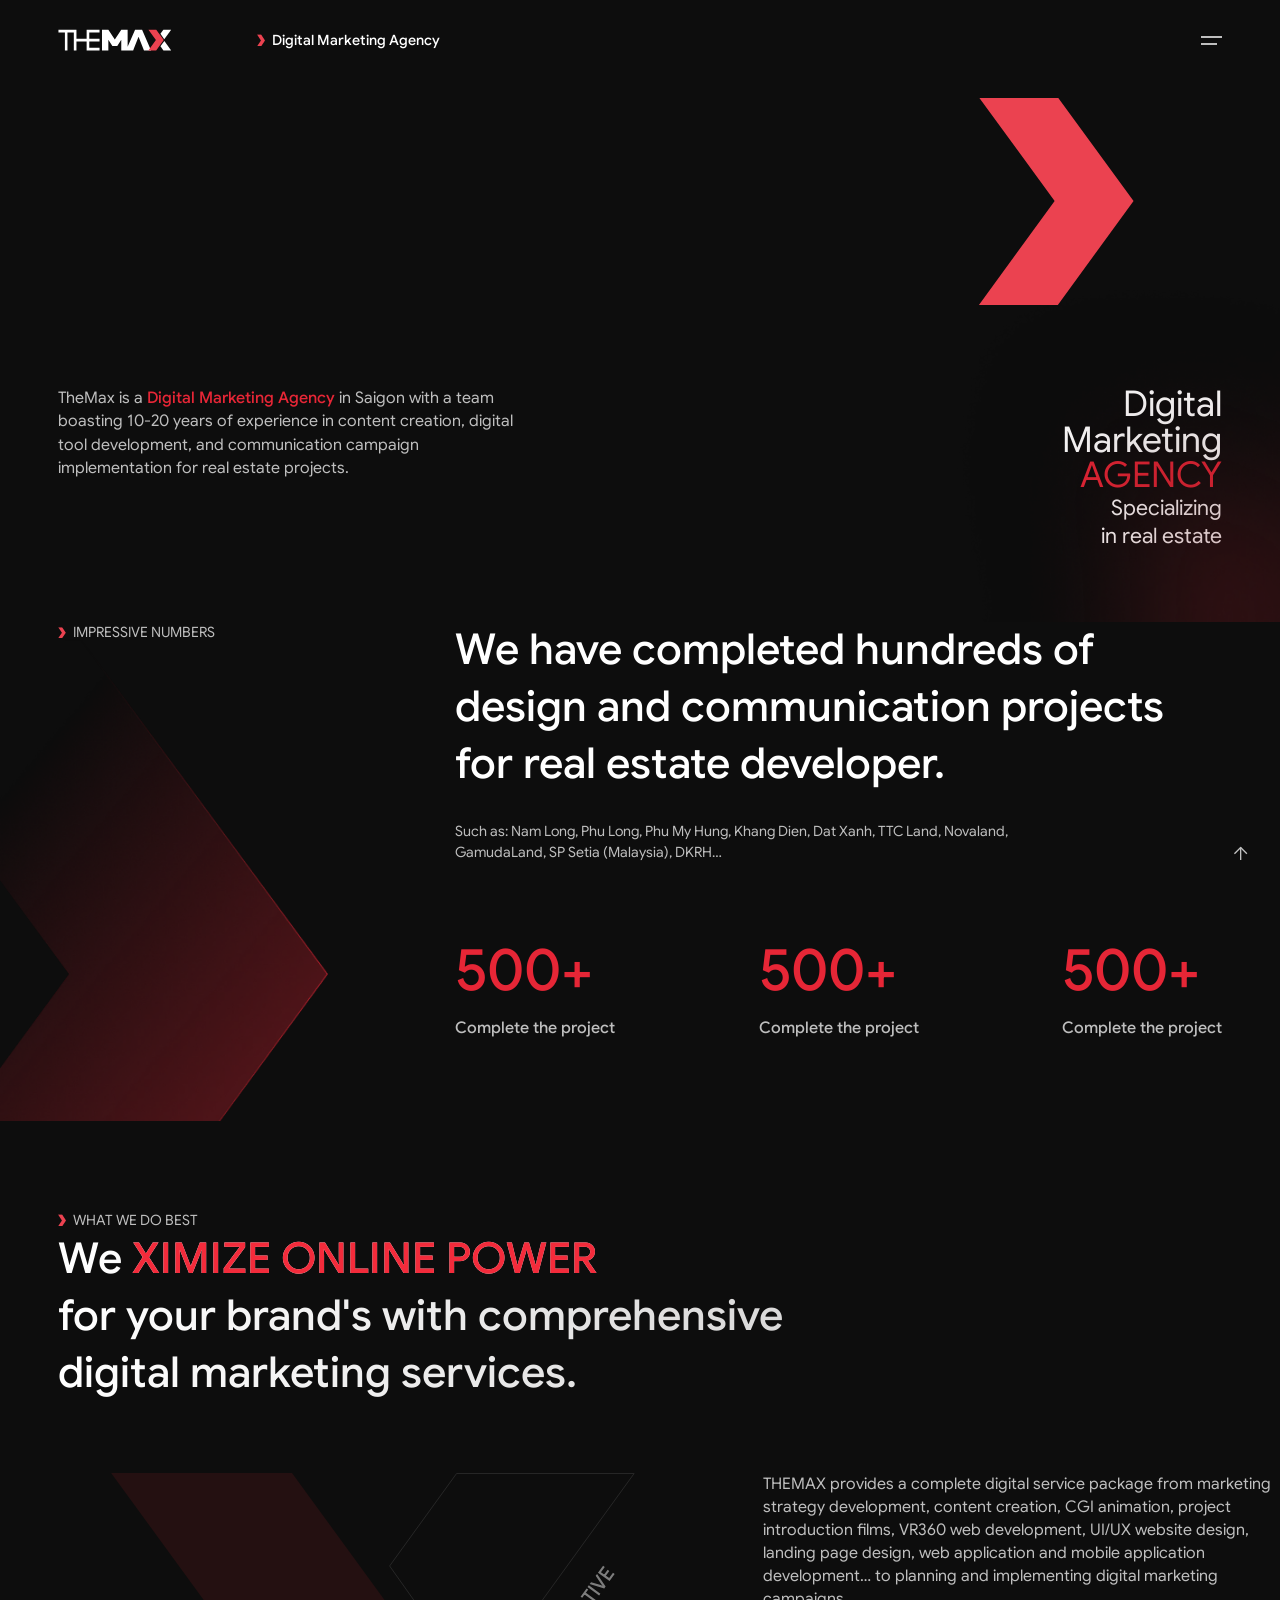
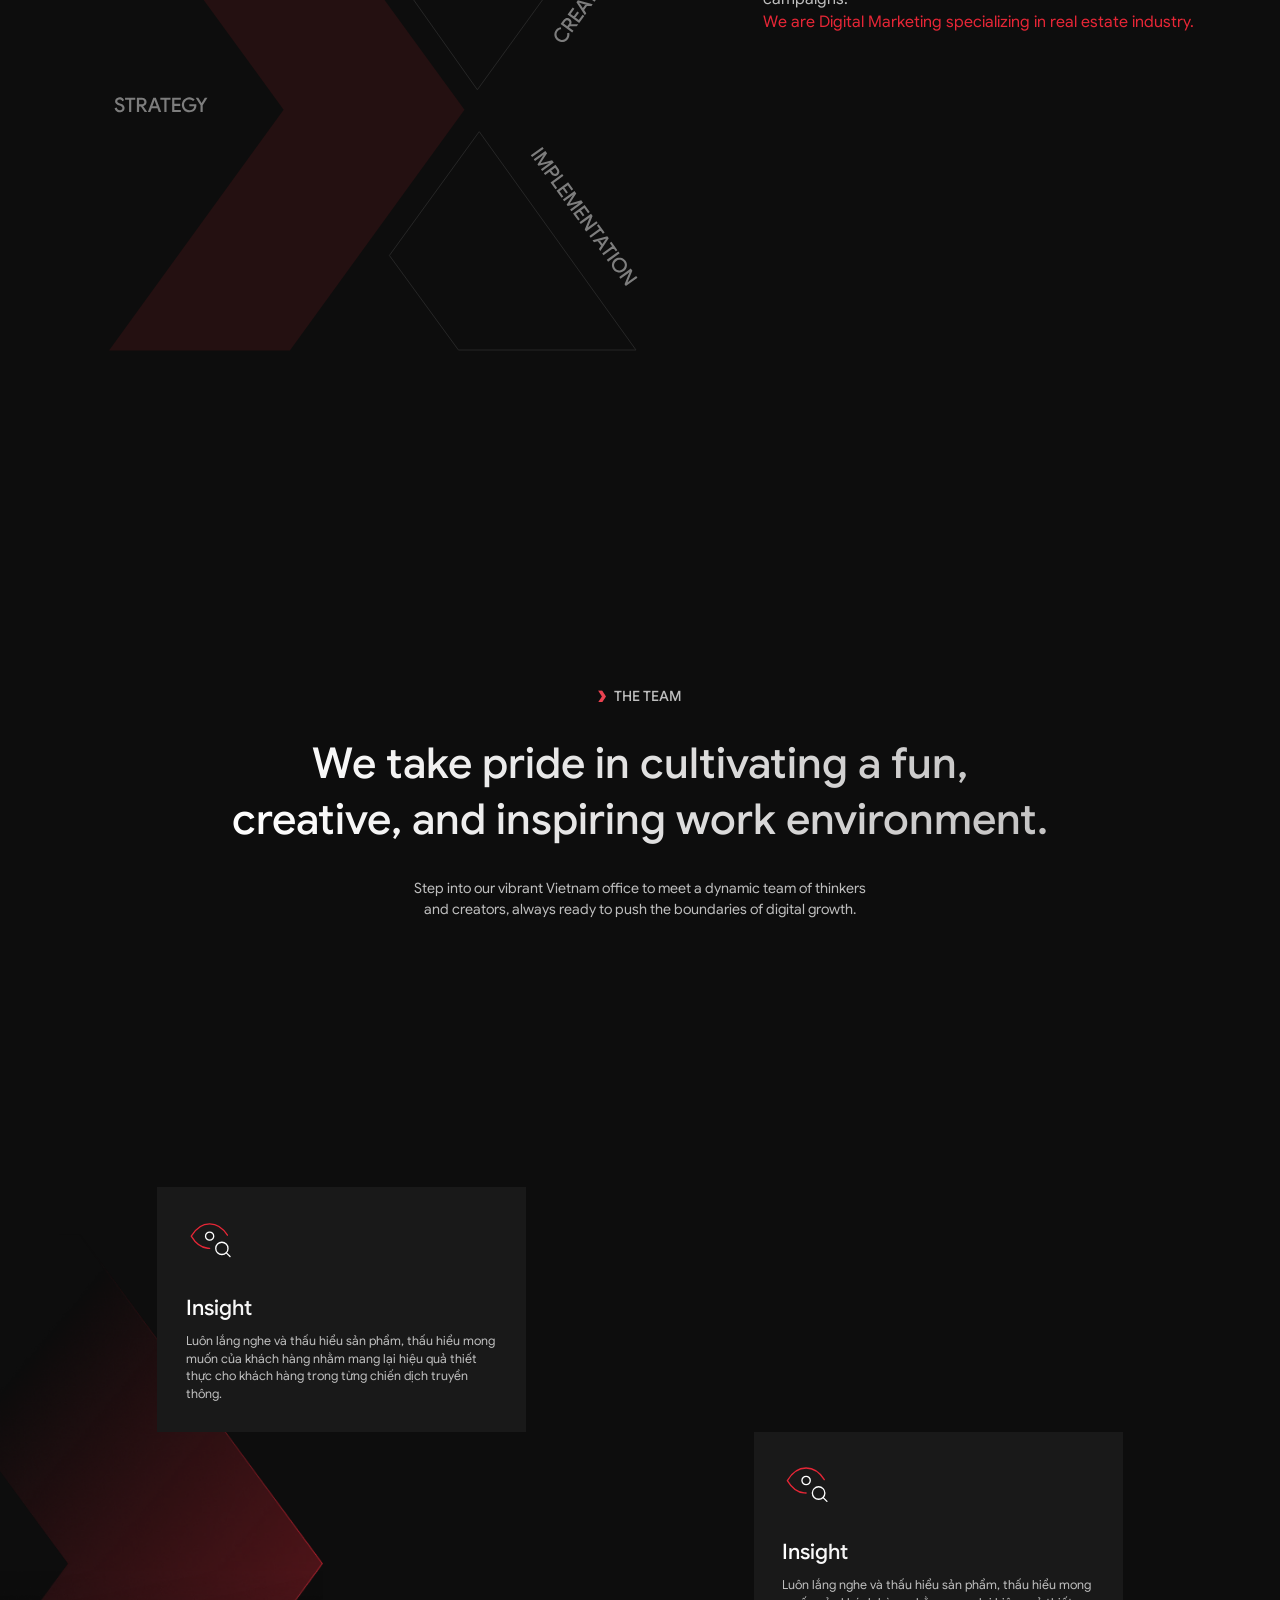
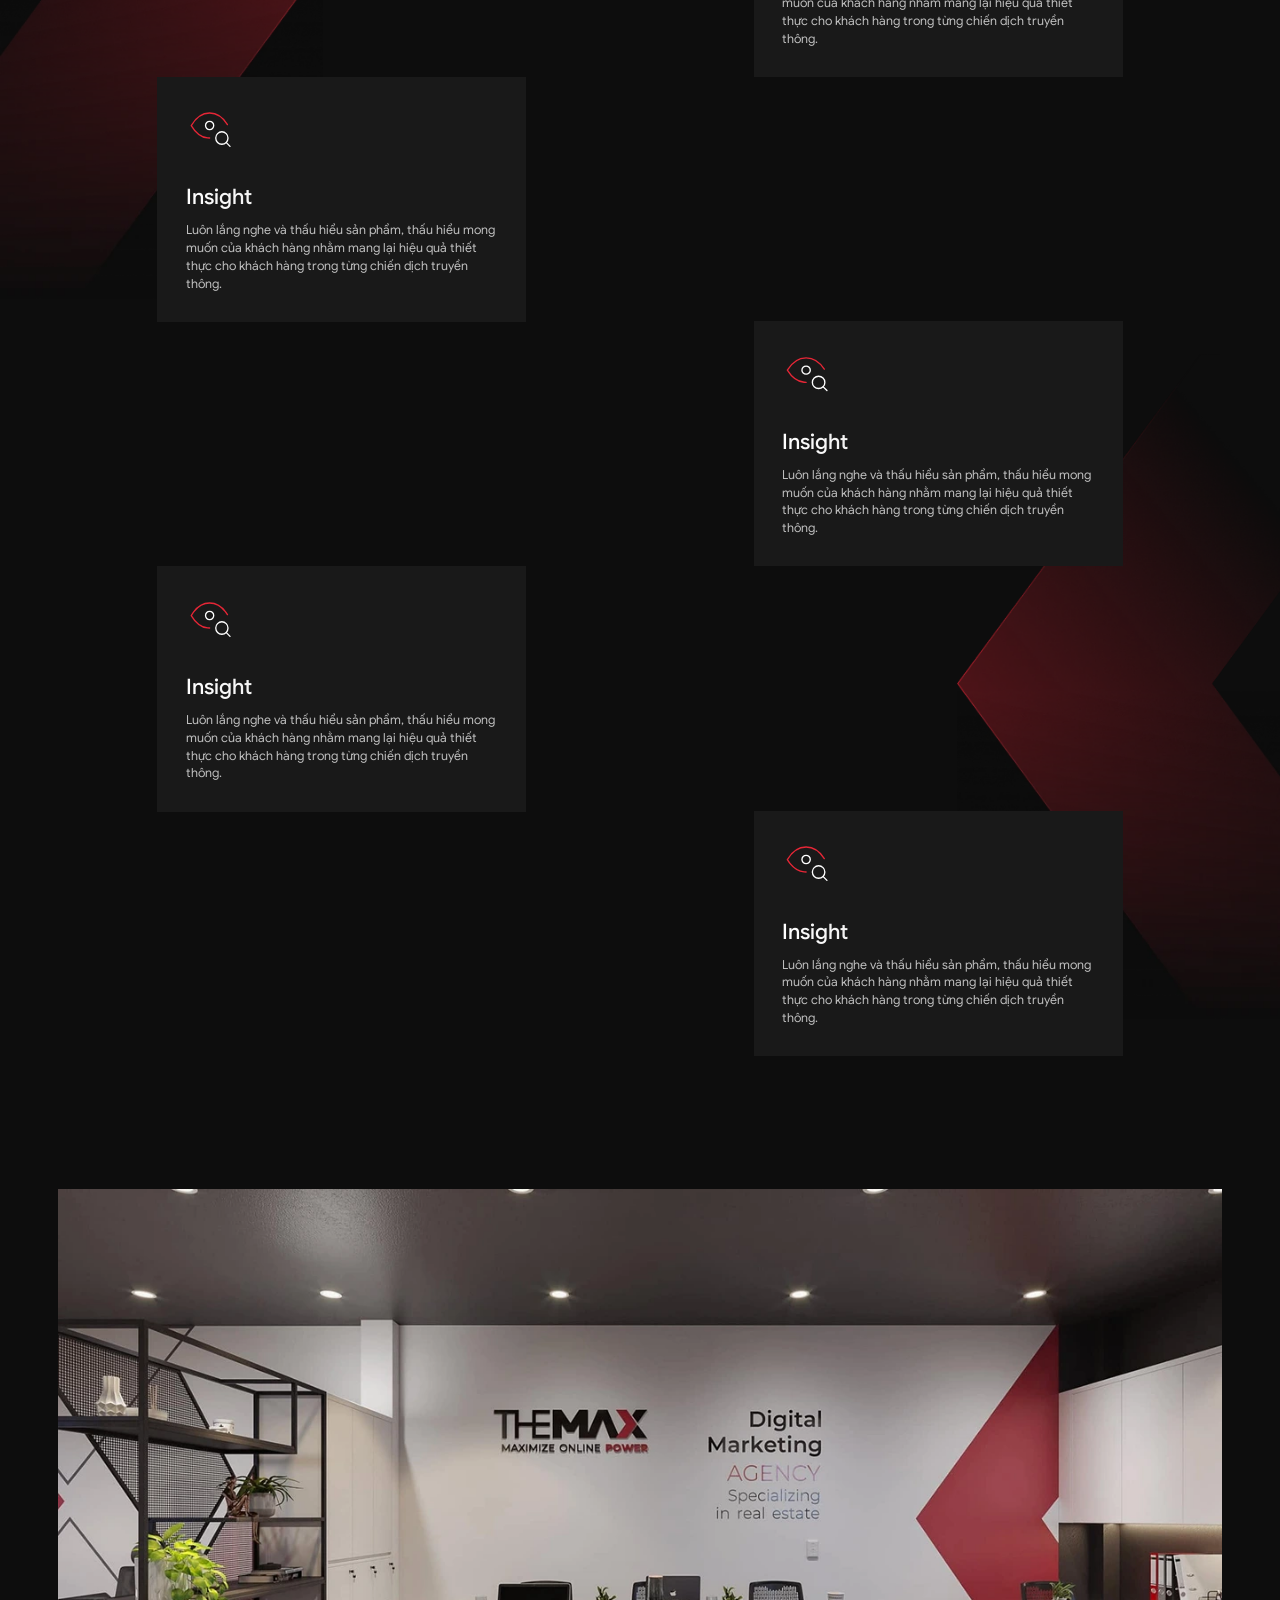
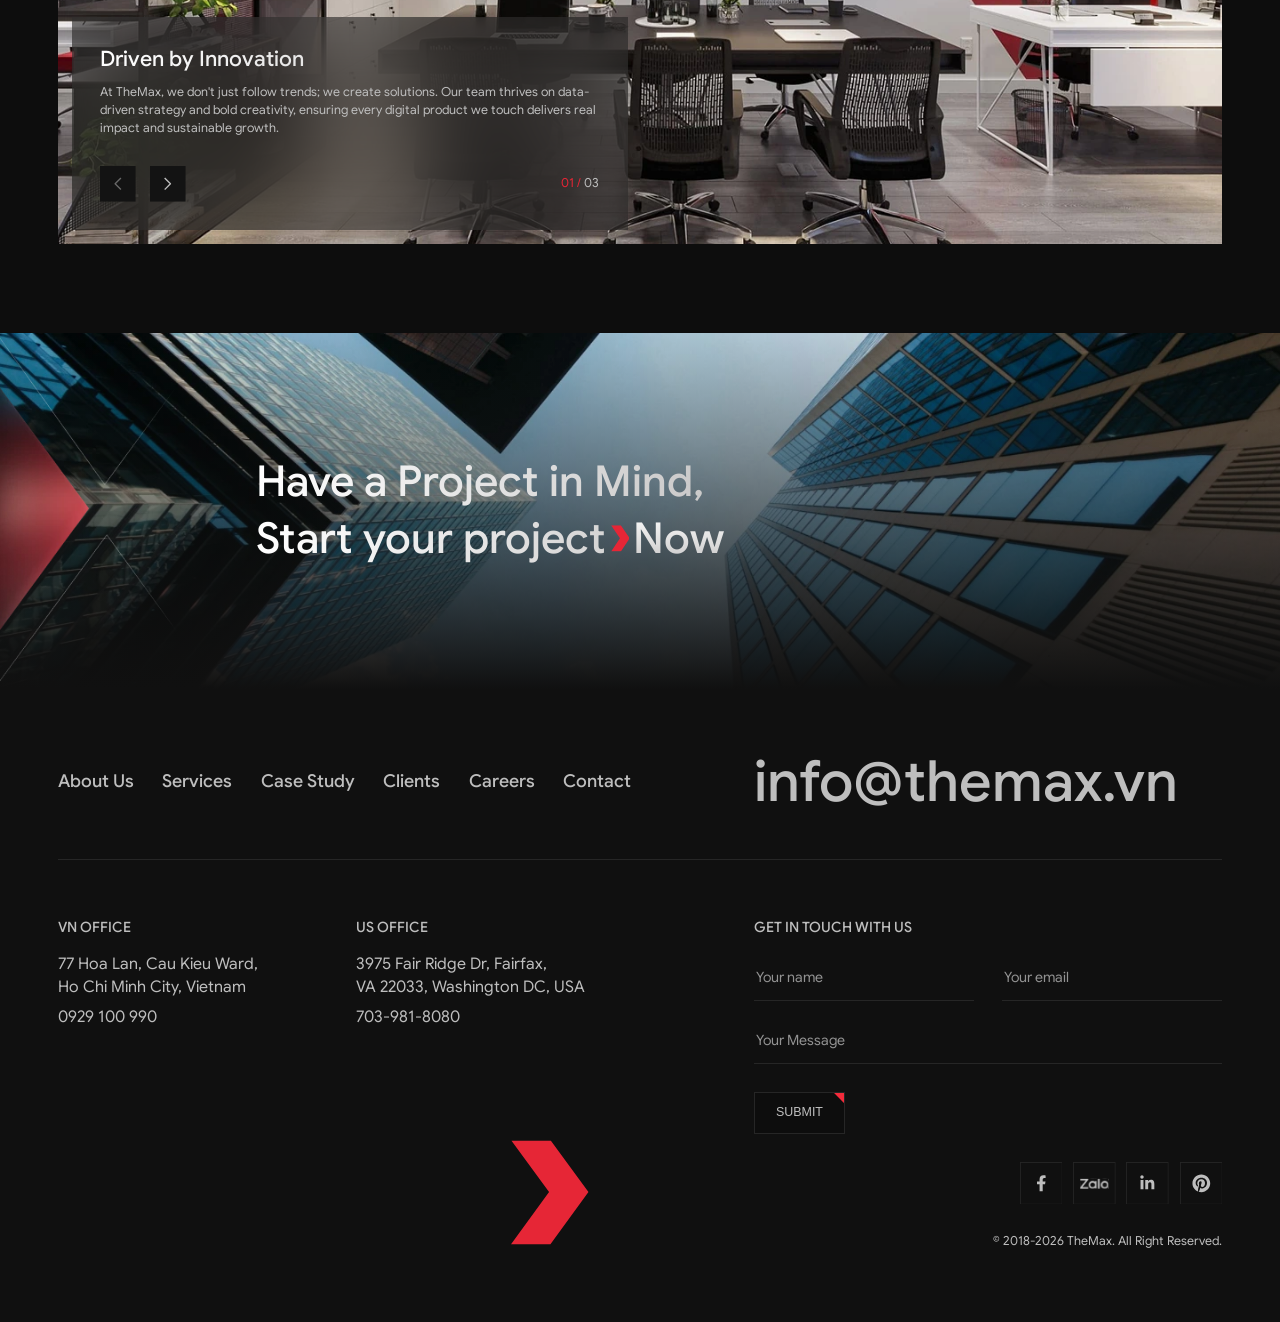
==== commit 6c8a2b8f: "update" ====
--- a/aboutus.html
+++ b/aboutus.html
@@ -132,7 +132,7 @@
 
                     <!-- Vẽ phần màu đỏ lên trên cùng (video sẽ không đè lên phần này) -->
                     <path d="M556.223 0H511.766L554.155 57.966L511.249 116.967H555.706L598.612 57.966L556.223 0Z"
-                        fill="#E62636" />
+                        fill="#EB4250" />
                 </svg>
             </div>
             <div class="about_hero_content grid">
@@ -189,8 +189,8 @@
         </div>
     </section>
     <section class="about_company">
-        <div class="about_company_inner img_full">
-            <img src="/asset/image/company.webp" alt="">
+        <div class="about_company_inner" style="background-image: url('/asset/image/company.webp');">
+            <!-- <img src="/asset/image/company.webp" alt=""> -->
         </div>
     </section>
     <section class="about_best">
@@ -205,9 +205,10 @@
         <div class="about_best_inner grid">
             <div class="about_best_left">
                 <svg width="536" height="478" viewBox="0 0 536 478" fill="none" xmlns="http://www.w3.org/2000/svg">
-                    <path d="M527.025 477.025H349.453L280.399 382.44L370.231 258.633L527.025 477.025Z"
-                        stroke="#262626" />
-                    <path d="M525.136 0.5L368.354 216.774L280.614 92.9727L347.569 0.5H525.136Z" stroke="#262626" />
+                    <path d="M527.025 477.025H349.453L280.399 382.44L370.231 258.633L527.025 477.025Z" stroke="#262626"
+                        fill="transparent" />
+                    <path d="M525.136 0.5L368.354 216.774L280.614 92.9727L347.569 0.5H525.136Z" stroke="#262626"
+                        fill="transparent" />
                     <path opacity="0.1"
                         d="M183.009 0H2.10352L174.594 236.649L0 477.524H180.905L355.5 236.649L183.009 0Z"
                         fill="#E62636" />
@@ -500,7 +501,7 @@
                         </div>
                         <div class="footer_bot_contact">
                             <div class="footer_bot_contact_social">
-                                <a href="#" class="footer_bot_contact_social_item">
+                                <a href="#" class="footer_bot_contact_social_item svg_full">
                                     <svg width="48" height="48" viewBox="0 0 48 48" fill="none"
                                         xmlns="http://www.w3.org/2000/svg">
                                         <g clip-path="url(#clip0_1042_105)">
@@ -516,7 +517,7 @@
                                         </defs>
                                     </svg>
                                 </a>
-                                <a href="#" class="footer_bot_contact_social_item">
+                                <a href="#" class="footer_bot_contact_social_item svg_full">
                                     <svg width="48" height="48" viewBox="0 0 48 48" fill="none"
                                         xmlns="http://www.w3.org/2000/svg" xmlns:xlink="http://www.w3.org/1999/xlink">
                                         <g clip-path="url(#clip0_1042_114)">
@@ -540,7 +541,7 @@
                                     </svg>
 
                                 </a>
-                                <a href="#" class="footer_bot_contact_social_item">
+                                <a href="#" class="footer_bot_contact_social_item svg_full">
                                     <svg width="48" height="48" viewBox="0 0 48 48" fill="none"
                                         xmlns="http://www.w3.org/2000/svg">
                                         <g clip-path="url(#clip0_1042_121)">
--- a/asset/css/style.css
+++ b/asset/css/style.css
@@ -41,6 +41,12 @@
     margin: 0;
     font-weight: 500;
     letter-spacing: -2%;
+}
+
+.h0 {
+    font-size: 13.2rem;
+    line-height: 1.2em;
+    letter-spacing: -3%;
 }
 
 .h1 {
@@ -131,6 +137,8 @@
     color: #BEBEBE;
     background-color: #0D0D0D;
     margin: 0;
+    font-size: 1.6rem;
+    line-height: 1.5em;
     overflow-x: hidden;
 }
 
@@ -164,6 +172,7 @@
         left: 0;
         top: 50%;
         transform: translateY(-50%);
+        background-size: contain;
     }
 }
 
@@ -350,13 +359,17 @@
     color: #fff;
 }
 
+.cl_eb {
+    color: #EBEBEB;
+}
+
 .img_radius {
     border-radius: 2rem;
     overflow: hidden;
 }
 
 .cl_linear {
-    background: linear-gradient(to bottom, #FFFFFF, #C3C2C2);
+    background: linear-gradient(90deg, #FFFFFF, #C3C2C2);
     -webkit-background-clip: text;
     -webkit-text-fill-color: transparent;
     background-clip: text;
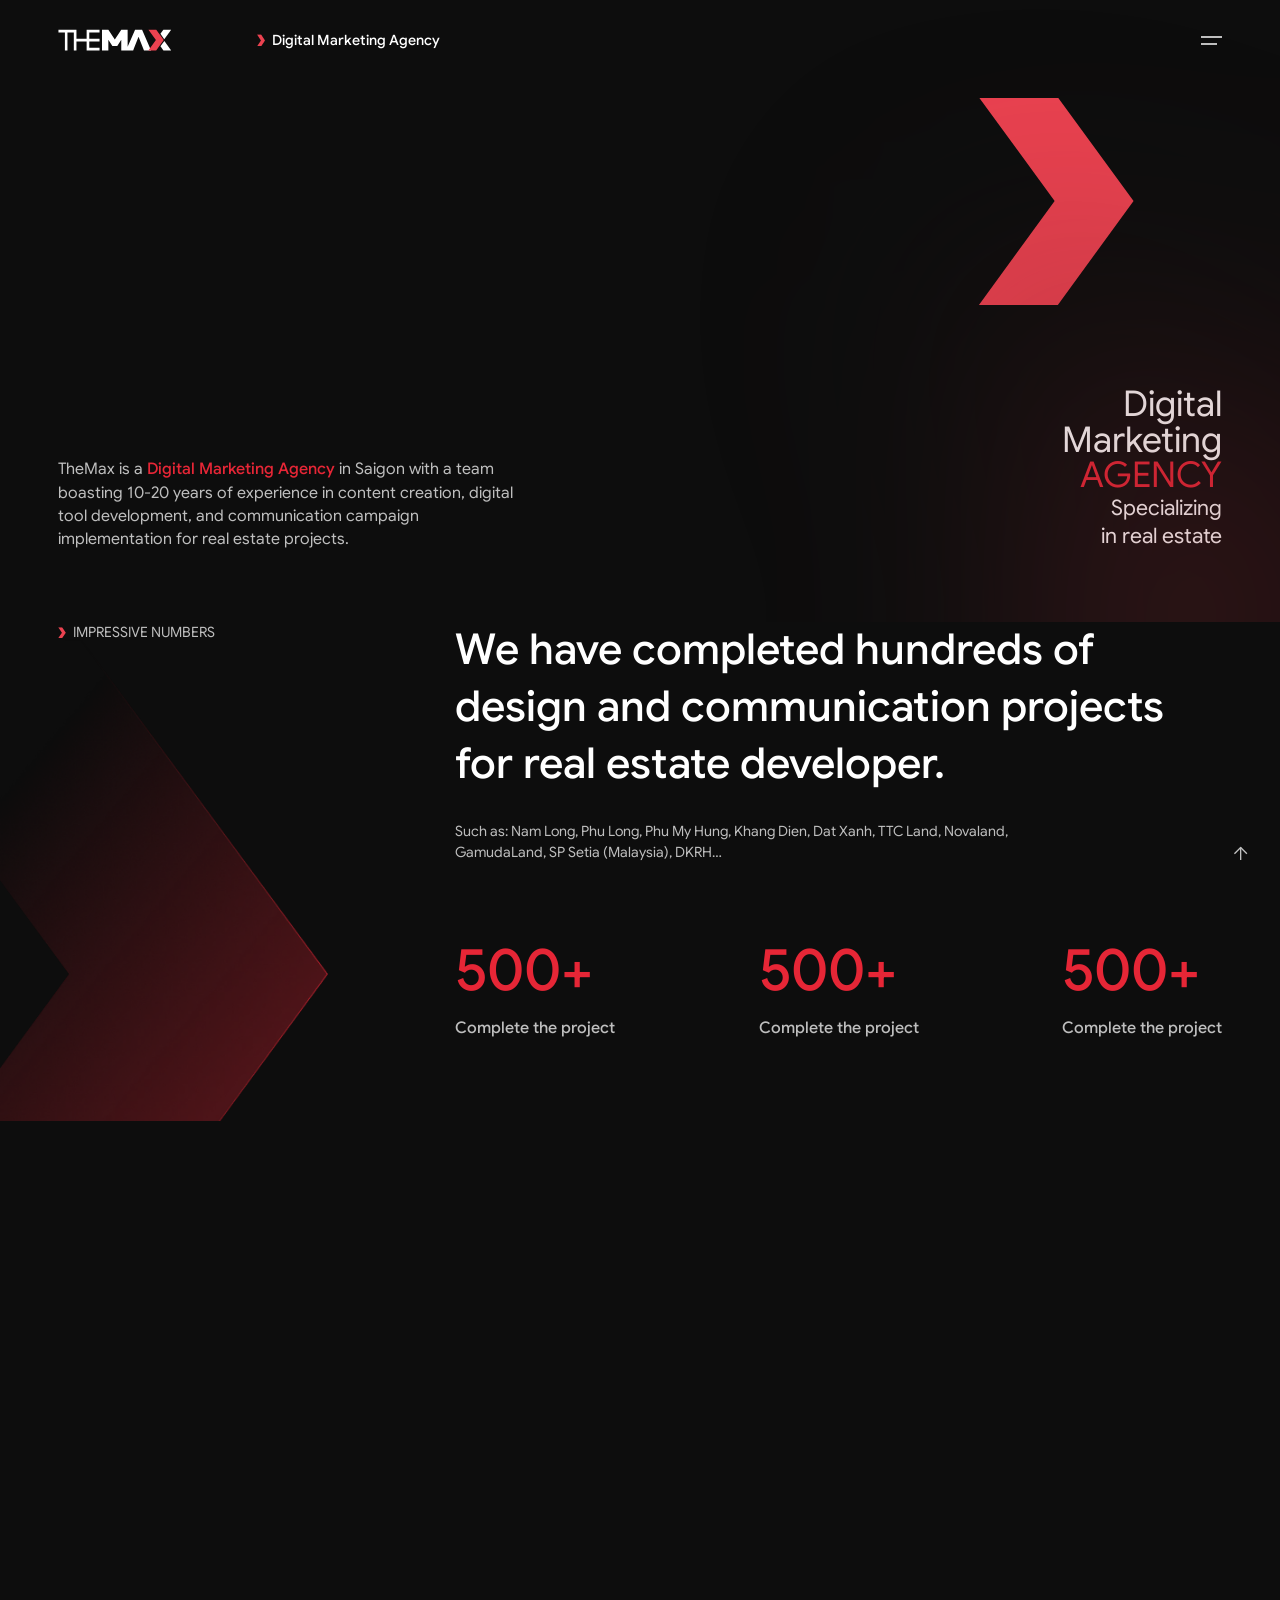
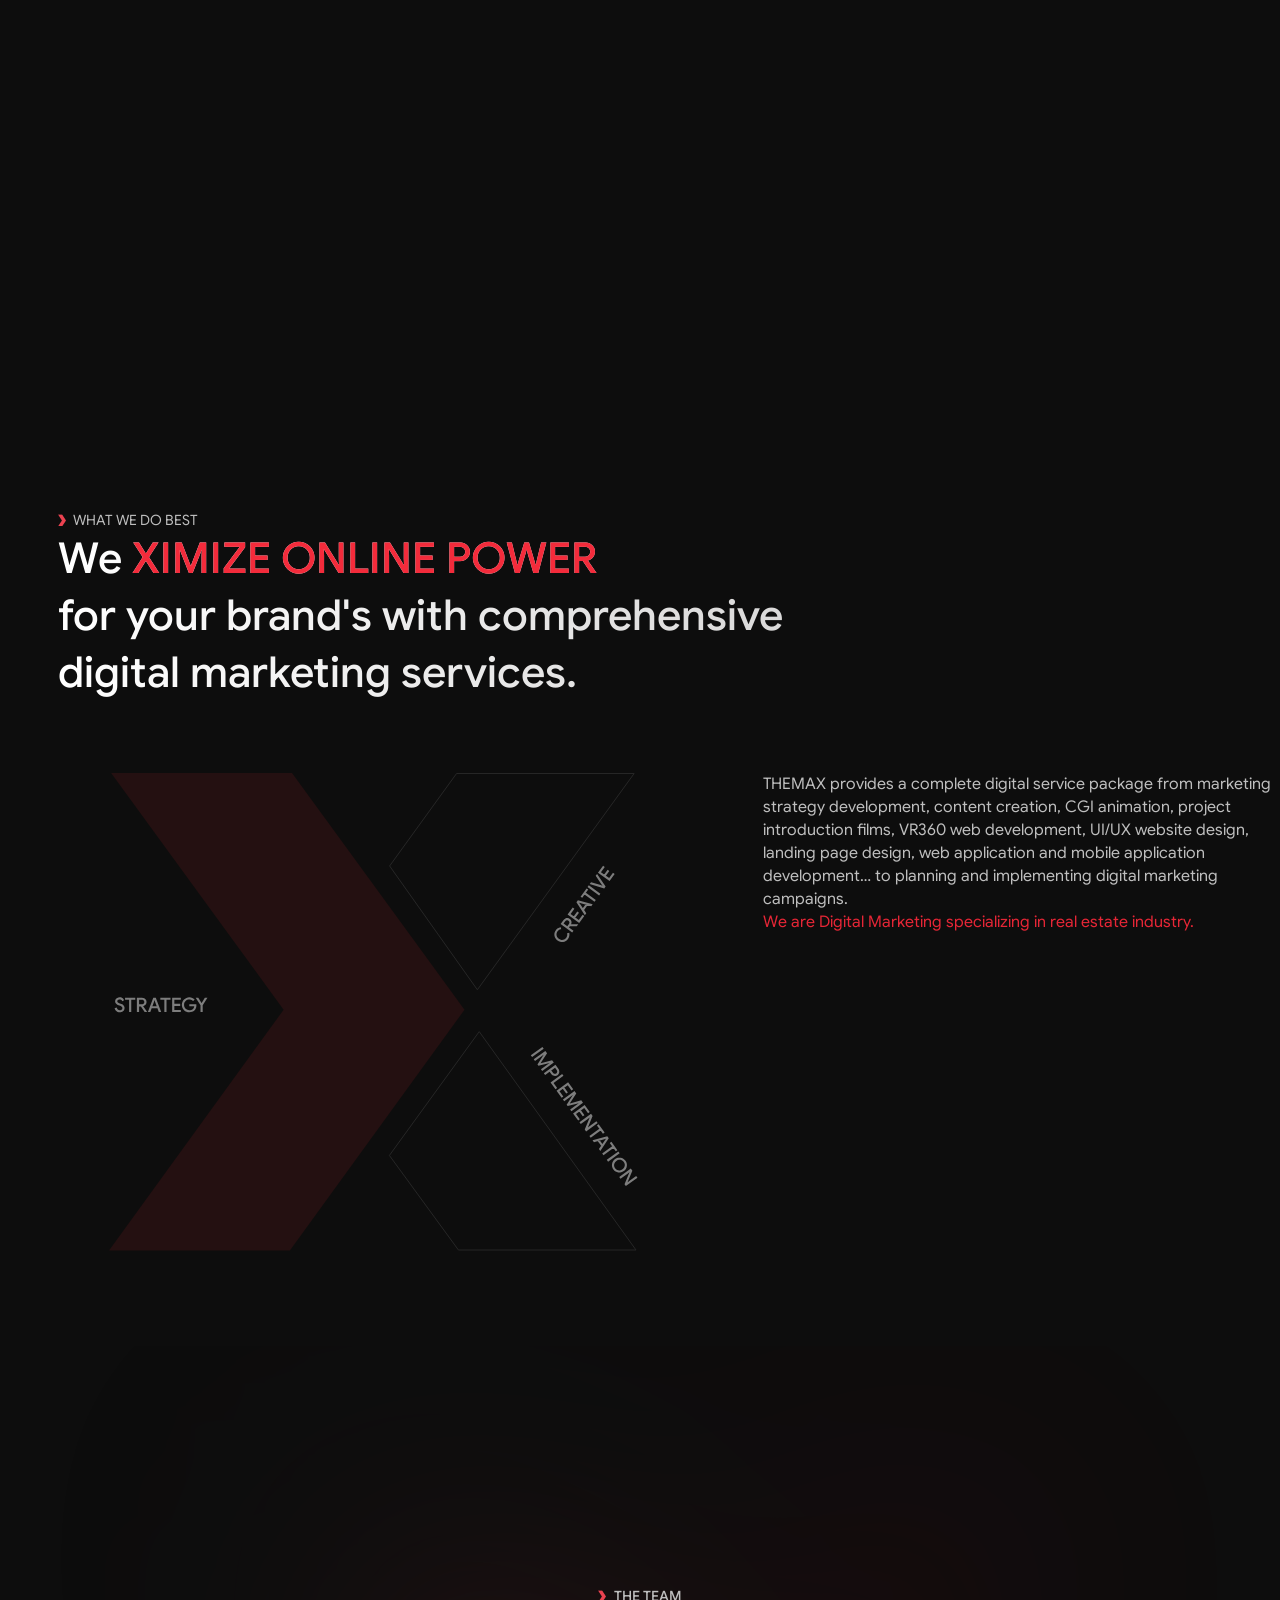
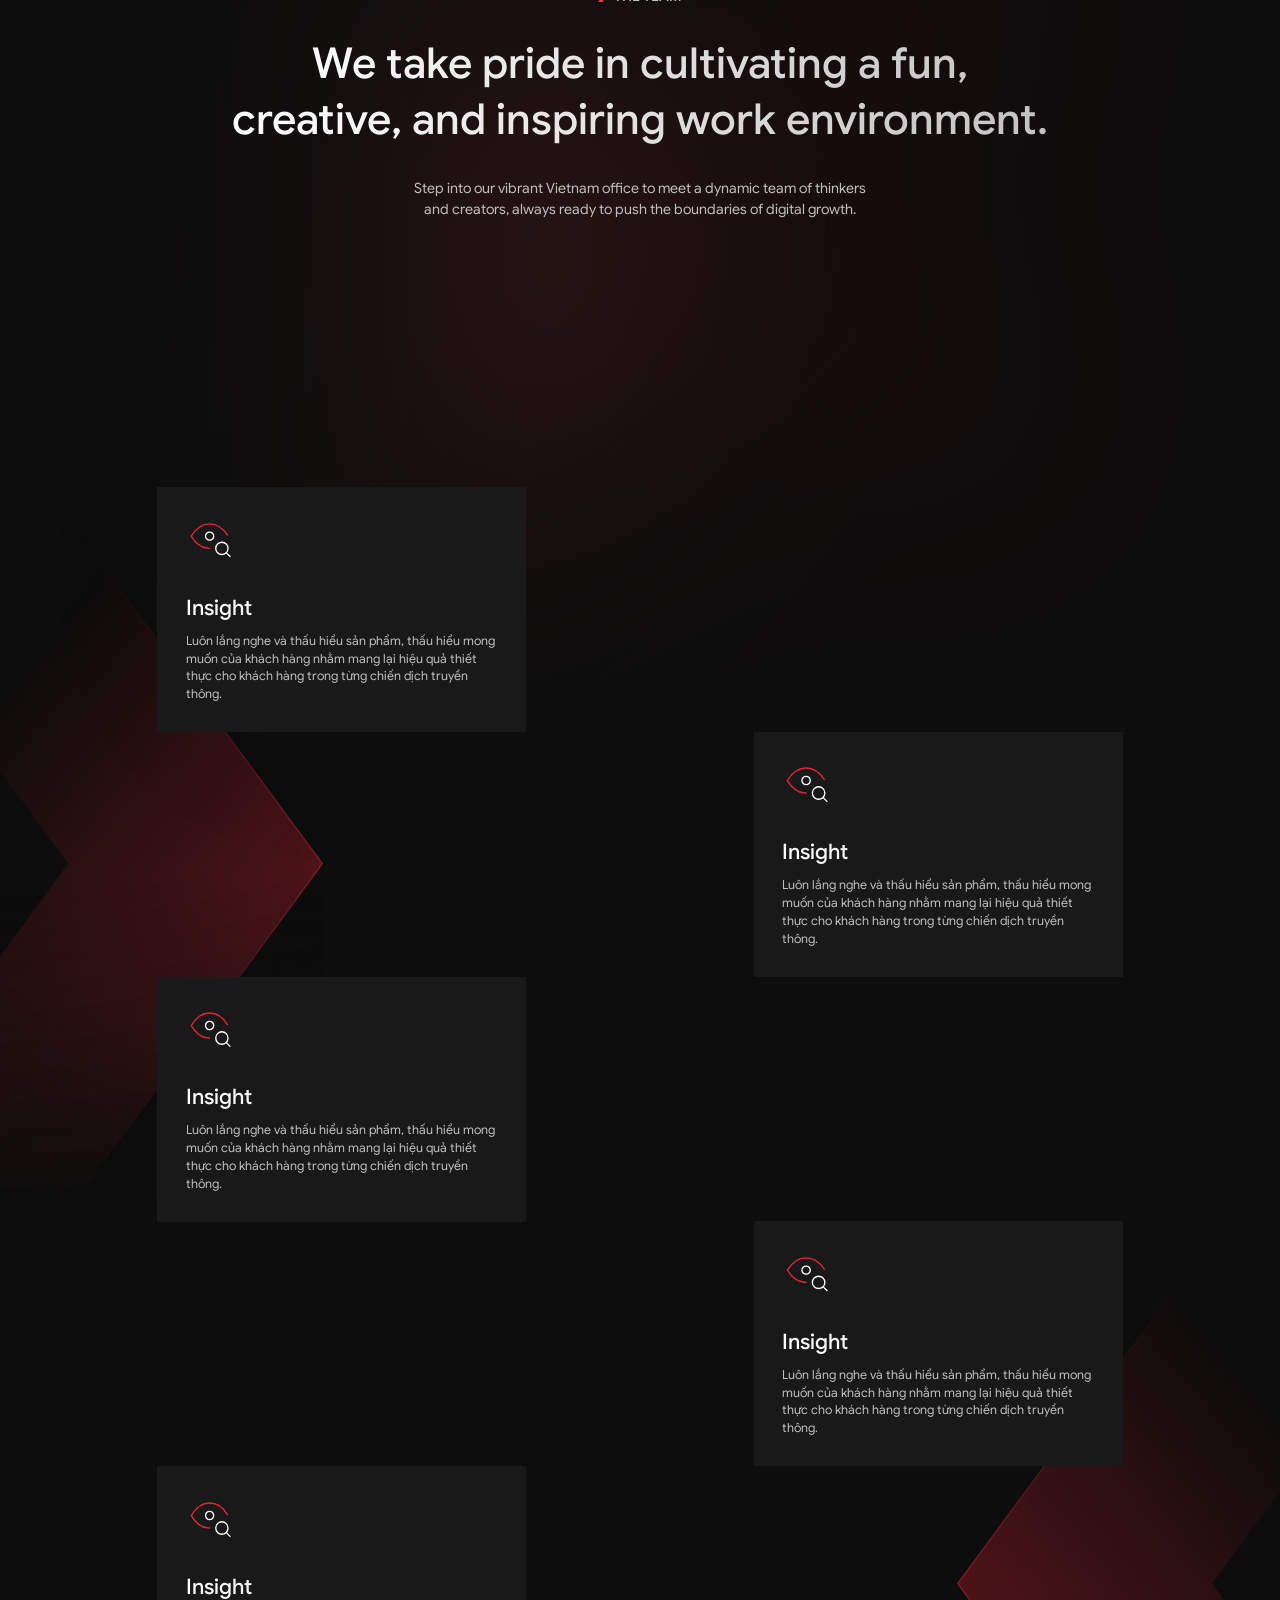
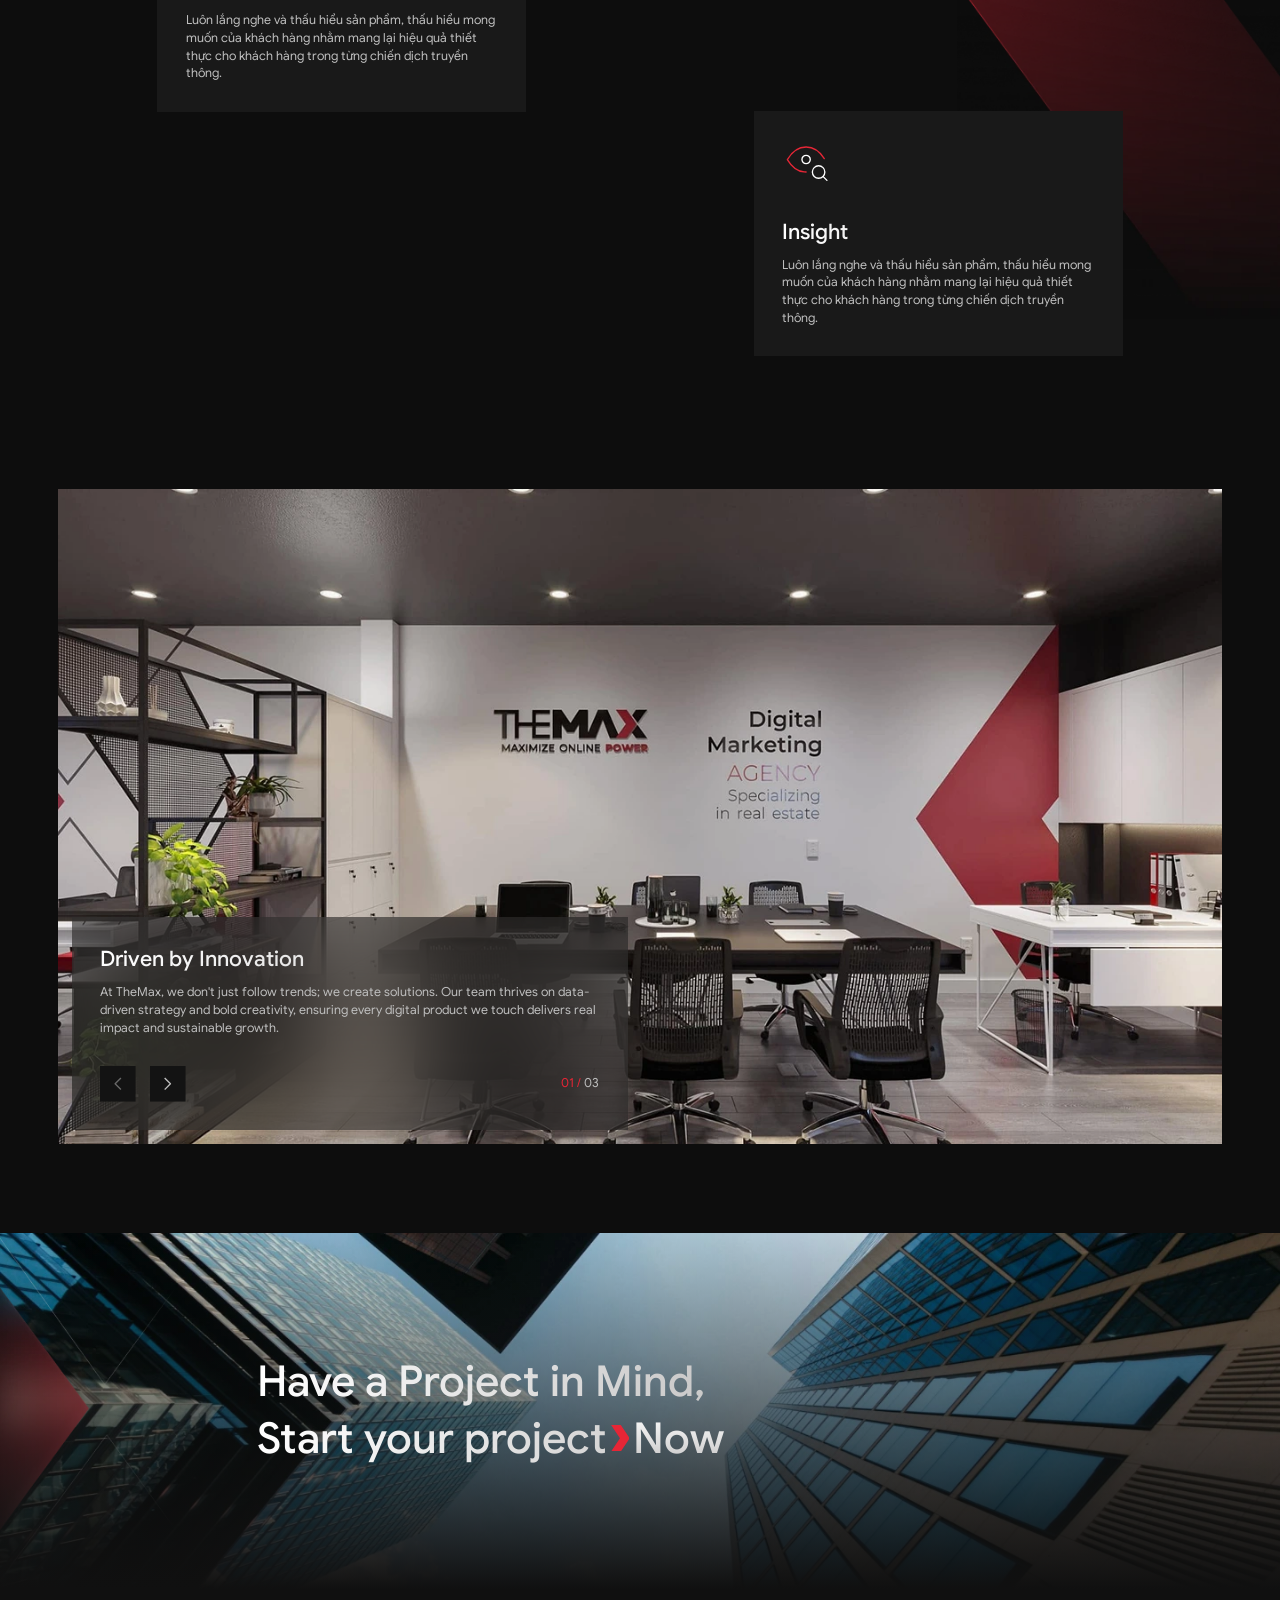
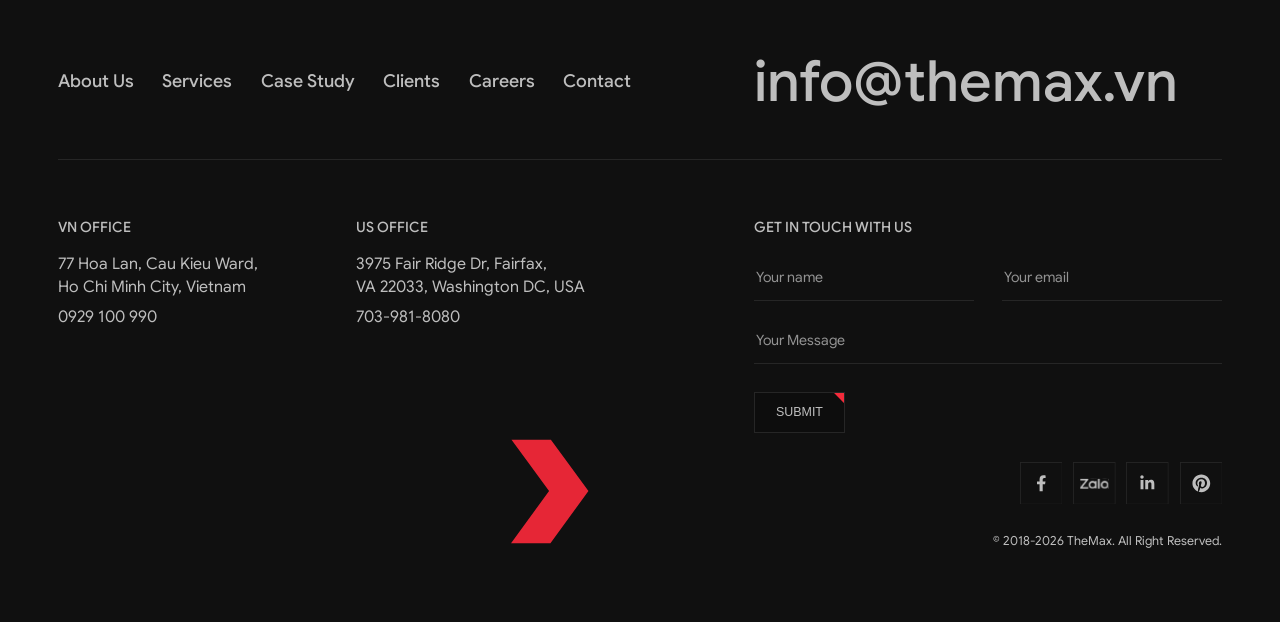
==== commit bfd027be: "update" ====
--- a/aboutus.html
+++ b/aboutus.html
@@ -152,8 +152,43 @@
                         in real estate</div>
                 </div>
             </div>
-            <div class="about_hero_bg img_full">
-                <img src="/asset/image/bg_about.webp" alt="">
+            <div class="about_hero_bg svg_full">
+                <svg width="883" height="806" viewBox="0 0 883 806" fill="none" xmlns="http://www.w3.org/2000/svg">
+                    <g opacity="0.5" filter="url(#filter0_d_368_2651)">
+                        <path
+                            d="M288.603 0.5L556.76 395.47L285.328 797.5H4.94043L276.185 395.749L276.374 395.469L276.185 395.188L8.21777 0.5H288.603Z"
+                            fill="url(#paint0_radial_368_2651)" stroke="black" />
+                        <path
+                            d="M680.564 588.973L493.875 313.896L682.845 33.9004L877.79 33.9004L689.008 313.617L688.818 313.897L689.009 314.178L875.506 588.973L680.564 588.973Z"
+                            fill="url(#paint1_radial_368_2651)" stroke="black" />
+                    </g>
+                    <defs>
+                        <filter id="filter0_d_368_2651" x="0" y="0" width="882.73" height="806"
+                            filterUnits="userSpaceOnUse" color-interpolation-filters="sRGB">
+                            <feFlood flood-opacity="0" result="BackgroundImageFix" />
+                            <feColorMatrix in="SourceAlpha" type="matrix"
+                                values="0 0 0 0 0 0 0 0 0 0 0 0 0 0 0 0 0 0 127 0" result="hardAlpha" />
+                            <feOffset dy="4" />
+                            <feGaussianBlur stdDeviation="2" />
+                            <feComposite in2="hardAlpha" operator="out" />
+                            <feColorMatrix type="matrix" values="0 0 0 0 0 0 0 0 0 0 0 0 0 0 0 0 0 0 0.25 0" />
+                            <feBlend mode="normal" in2="BackgroundImageFix" result="effect1_dropShadow_368_2651" />
+                            <feBlend mode="normal" in="SourceGraphic" in2="effect1_dropShadow_368_2651"
+                                result="shape" />
+                        </filter>
+                        <radialGradient id="paint0_radial_368_2651" cx="0" cy="0" r="1" gradientUnits="userSpaceOnUse"
+                            gradientTransform="translate(280.682 399) rotate(90) scale(399 276.682)">
+                            <stop stop-color="#EB4250" />
+                            <stop offset="1" stop-color="#0D0D0D" />
+                        </radialGradient>
+                        <radialGradient id="paint1_radial_368_2651" cx="0" cy="0" r="1" gradientUnits="userSpaceOnUse"
+                            gradientTransform="translate(686.001 311.436) rotate(-90) scale(278.036 192.73)">
+                            <stop stop-color="#0D0D0D" stop-opacity="0" />
+                            <stop offset="1" stop-color="#A9000E" />
+                        </radialGradient>
+                    </defs>
+                </svg>
+
             </div>
         </div>
     </section>
@@ -354,33 +389,71 @@
                     </div>
                 </div>
             </div>
+            <div class="about_team_bg svg_full">
+                <svg width="883" height="806" viewBox="0 0 883 806" fill="none" xmlns="http://www.w3.org/2000/svg">
+                    <g opacity="0.5" filter="url(#filter0_d_368_2651)">
+                        <path
+                            d="M288.603 0.5L556.76 395.47L285.328 797.5H4.94043L276.185 395.749L276.374 395.469L276.185 395.188L8.21777 0.5H288.603Z"
+                            fill="url(#paint0_radial_368_2651)" stroke="black" />
+                        <path
+                            d="M680.564 588.973L493.875 313.896L682.845 33.9004L877.79 33.9004L689.008 313.617L688.818 313.897L689.009 314.178L875.506 588.973L680.564 588.973Z"
+                            fill="url(#paint1_radial_368_2651)" stroke="black" />
+                    </g>
+                    <defs>
+                        <filter id="filter0_d_368_2651" x="0" y="0" width="882.73" height="806"
+                            filterUnits="userSpaceOnUse" color-interpolation-filters="sRGB">
+                            <feFlood flood-opacity="0" result="BackgroundImageFix" />
+                            <feColorMatrix in="SourceAlpha" type="matrix"
+                                values="0 0 0 0 0 0 0 0 0 0 0 0 0 0 0 0 0 0 127 0" result="hardAlpha" />
+                            <feOffset dy="4" />
+                            <feGaussianBlur stdDeviation="2" />
+                            <feComposite in2="hardAlpha" operator="out" />
+                            <feColorMatrix type="matrix" values="0 0 0 0 0 0 0 0 0 0 0 0 0 0 0 0 0 0 0.25 0" />
+                            <feBlend mode="normal" in2="BackgroundImageFix" result="effect1_dropShadow_368_2651" />
+                            <feBlend mode="normal" in="SourceGraphic" in2="effect1_dropShadow_368_2651"
+                                result="shape" />
+                        </filter>
+                        <radialGradient id="paint0_radial_368_2651" cx="0" cy="0" r="1" gradientUnits="userSpaceOnUse"
+                            gradientTransform="translate(280.682 399) rotate(90) scale(399 276.682)">
+                            <stop stop-color="#EB4250" />
+                            <stop offset="1" stop-color="#0D0D0D" />
+                        </radialGradient>
+                        <radialGradient id="paint1_radial_368_2651" cx="0" cy="0" r="1" gradientUnits="userSpaceOnUse"
+                            gradientTransform="translate(686.001 311.436) rotate(-90) scale(278.036 192.73)">
+                            <stop stop-color="#0D0D0D" stop-opacity="0" />
+                            <stop offset="1" stop-color="#A9000E" />
+                        </radialGradient>
+                    </defs>
+                </svg>
+
+            </div>
         </div>
     </section>
     <section class="about_cta">
-        <div class="about_cta_inner">
-            <div class="about_cta_img img_full">
-                <img src="/asset/image/img_cta.webp" alt="">
-            </div>
-            <div class="about_cta_inner_bg img_full">
-                <img src="/asset/image/bg_cta.webp" alt="">
-            </div>
-            <div class="about_cta_inner_overlay"></div>
-        </div>
-        <div class=" about_cta_inner_content h2 heading cl_linear">
-            Have a Project in Mind,
-            Start your project <span>Now</span> <span class="cl_red">Tell Us</span>
-            <div class="about_cta_inner_content_icon svg_full">
-                <svg width="21" height="30" viewBox="0 0 21 30" fill="none" xmlns="http://www.w3.org/2000/svg">
-                    <path
-                        d="M11.0342 0.000106148L0.121454 0L10.0872 14.8672L-7.74663e-05 29.9999L10.9127 30L21 14.8673L11.0342 0.000106148Z"
-                        fill="#E62636" />
-                </svg>
-
+        <div class="about_cta_img img_full">
+            <img src="/asset/image/img_cta.webp" alt="">
+        </div>
+        <div class="about_cta_inner_bg img_full">
+            <img src="/asset/image/bg_cta.webp" alt="">
+        </div>
+        <div class="about_cta_inner_overlay"></div>
+        <div class="container grid">
+            <div class=" about_cta_inner_content h2 heading cl_linear">
+                Have a Project in Mind,
+                Start your project <span>Now</span> <span class="cl_red">Tell Us</span>
+                <div class="about_cta_inner_content_icon svg_full">
+                    <svg width="21" height="30" viewBox="0 0 21 30" fill="none" xmlns="http://www.w3.org/2000/svg">
+                        <path
+                            d="M11.0342 0.000106148L0.121454 0L10.0872 14.8672L-7.74663e-05 29.9999L10.9127 30L21 14.8673L11.0342 0.000106148Z"
+                            fill="#E62636" />
+                    </svg>
+
+                </div>
             </div>
         </div>
     </section>
     <footer>
-        <div class=" footer">
+        <div class="footer">
             <div class="container">
                 <div class="footer_top">
                     <div class="grid">
@@ -440,8 +513,7 @@
                             <div class="footer_content_address_tel txt_18">703-981-8080</div>
                         </div>
                         <div class="footer_content_form">
-                            <div class="footer_form_title txt_16 txt_uppercase heading cl_be txt_16 txt_medium">
-                                GET IN
+                            <div class="footer_form_title txt_16 txt_uppercase heading cl_be txt_16 txt_medium">GET IN
                                 TOUCH WITH US</div>
                             <form class="footer_form">
                                 <div class="footer_form_row">
@@ -577,8 +649,7 @@
 
                                 </a>
                             </div>
-                            <div class="footer_bot_contact_copyright txt_14">© 2018-2026 TheMax. All Right
-                                Reserved.
+                            <div class="footer_bot_contact_copyright txt_14">© 2018-2026 TheMax. All Right Reserved.
                             </div>
                         </div>
                     </div>
--- a/asset/css/style.css
+++ b/asset/css/style.css
@@ -22,6 +22,10 @@
 
 * {
     box-sizing: border-box;
+}
+
+.txt_normal {
+    font-weight: 400;
 }
 
 :root {
@@ -361,6 +365,10 @@
 
 .cl_eb {
     color: #EBEBEB;
+}
+
+.cl_gray {
+    color: #fff#929292;
 }
 
 .img_radius {
@@ -1005,8 +1013,10 @@
     position: relative;
 }
 
-.about_cta_inner {
-    position: relative;
+.about_cta_img {
+    position: absolute;
+    z-index: 0;
+    inset: 0;
 }
 
 .about_cta_inner_bg {
@@ -1014,7 +1024,7 @@
     top: 0;
     left: 0;
     bottom: 0;
-    z-index: 2;
+    z-index: 1;
 }
 
 .about_cta_inner_overlay {
@@ -1023,17 +1033,15 @@
     left: 0;
     bottom: 0;
     right: 0;
-    z-index: 1;
-    background: linear-gradient(to top, #101010 0%, transparent 100%);
+    z-index: 2;
+    background: linear-gradient(to top, #101010 0%, #10101000 100%);
 }
 
 .about_cta_inner_content {
-    width: 57rem;
-    position: absolute;
-    top: 50%;
-    transform: translateY(-50%);
-    z-index: 3;
-    left: 28.8rem;
+    grid-column: 3/8;
+    /* padding-block: 13.6rem; */
+    margin-right: -4.2rem;
+    position: relative;
 }
 
 .about_cta_inner_content>span {
@@ -1073,4 +1081,10 @@
 
 .about_cta_inner_content:hover>span:nth-child(2) {
     opacity: 1;
+}
+
+.about_cta .container {
+    position: relative;
+    z-index: 11;
+    padding-block: 13.6rem;
 }
--- a/asset/css/aboutus.css
+++ b/asset/css/aboutus.css
@@ -1,11 +1,10 @@
 /* about_hero */
-.about_hero {
+
+.about_hero .container {
     padding-top: 11rem;
     padding-bottom: 8rem;
-}
-
-.about_hero .container {
-    position: relative;
+    position: relative;
+    overflow: hidden;
 }
 
 .about_hero_img {
@@ -13,6 +12,10 @@
     margin-bottom: 8.5rem;
 }
 
+.about_hero_content {
+    align-items: end;
+}
+
 .about_hero_content_left {
     grid-column: 1/6;
 }
@@ -27,9 +30,12 @@
 
 .about_hero_bg {
     position: absolute;
-    height: 40rem;
-    right: 0;
-    bottom: -8rem;
+    height: 80rem;
+    right: 0%;
+    bottom: 0%;
+    filter: blur(15rem);
+    transform: translate(50%, 50%);
+    opacity: .7;
 }
 
 /* about_impressive */
@@ -62,6 +68,23 @@
 
 .about_impressive_left_img {
     margin-top: -.5rem;
+}
+
+/* about_company */
+
+
+.about_company {
+    width: 100%;
+    height: 100vh;
+}
+
+.about_company_inner {
+    width: 100%;
+    height: 100%;
+    background-attachment: fixed;
+    background-position: center;
+    background-repeat: no-repeat;
+    background-size: cover;
 }
 
 /* about_best */
@@ -138,9 +161,23 @@
 
 /* about_team */
 
-.about_team {
+.about_team_bg {
+    position: absolute;
+    width: 60.69%;
+    left: 50%;
+    transform: translateX(-50%);
+    top: 18.3rem;
+    pointer-events: none;
+    z-index: -1;
+    filter: blur(15rem);
+    opacity: .6;
+}
+
+.about_team .container {
     padding-top: 27rem;
     padding-bottom: 10rem;
+    position: relative;
+    overflow: hidden;
 }
 
 .about_team_title {
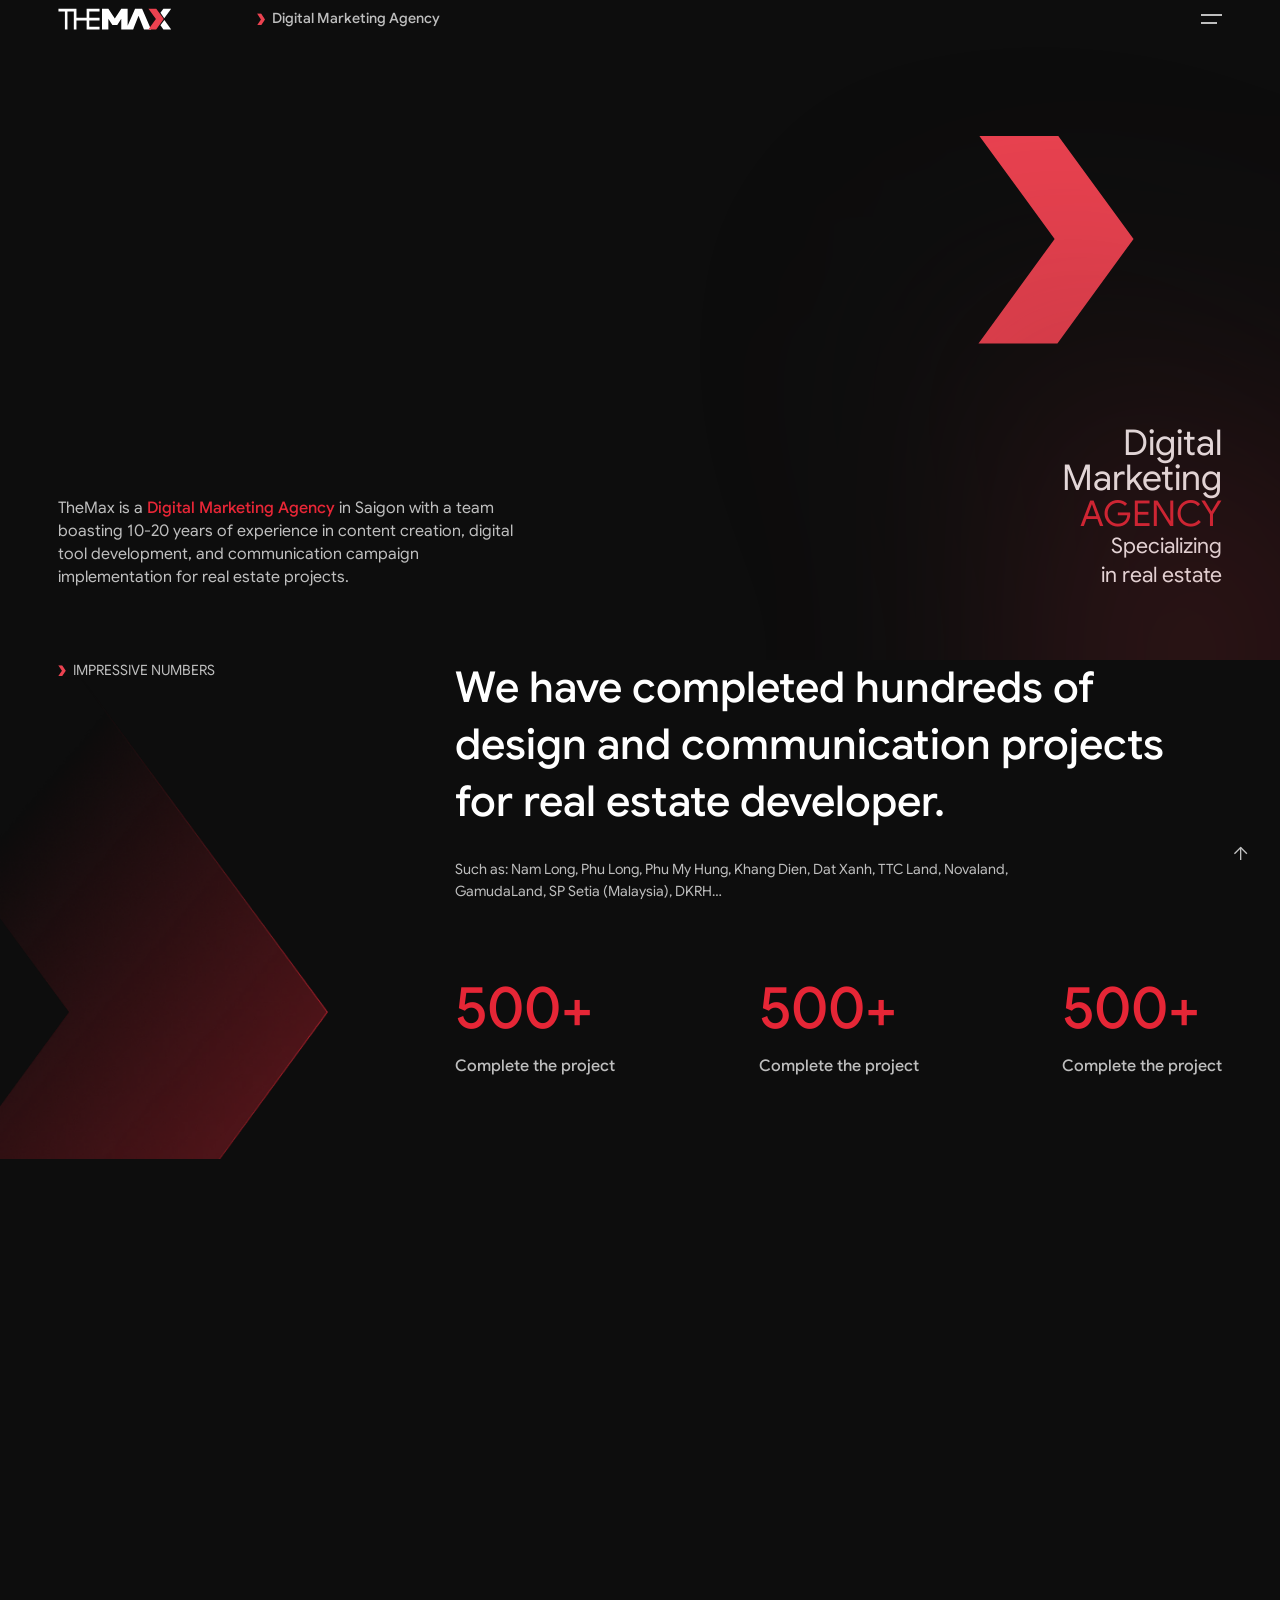
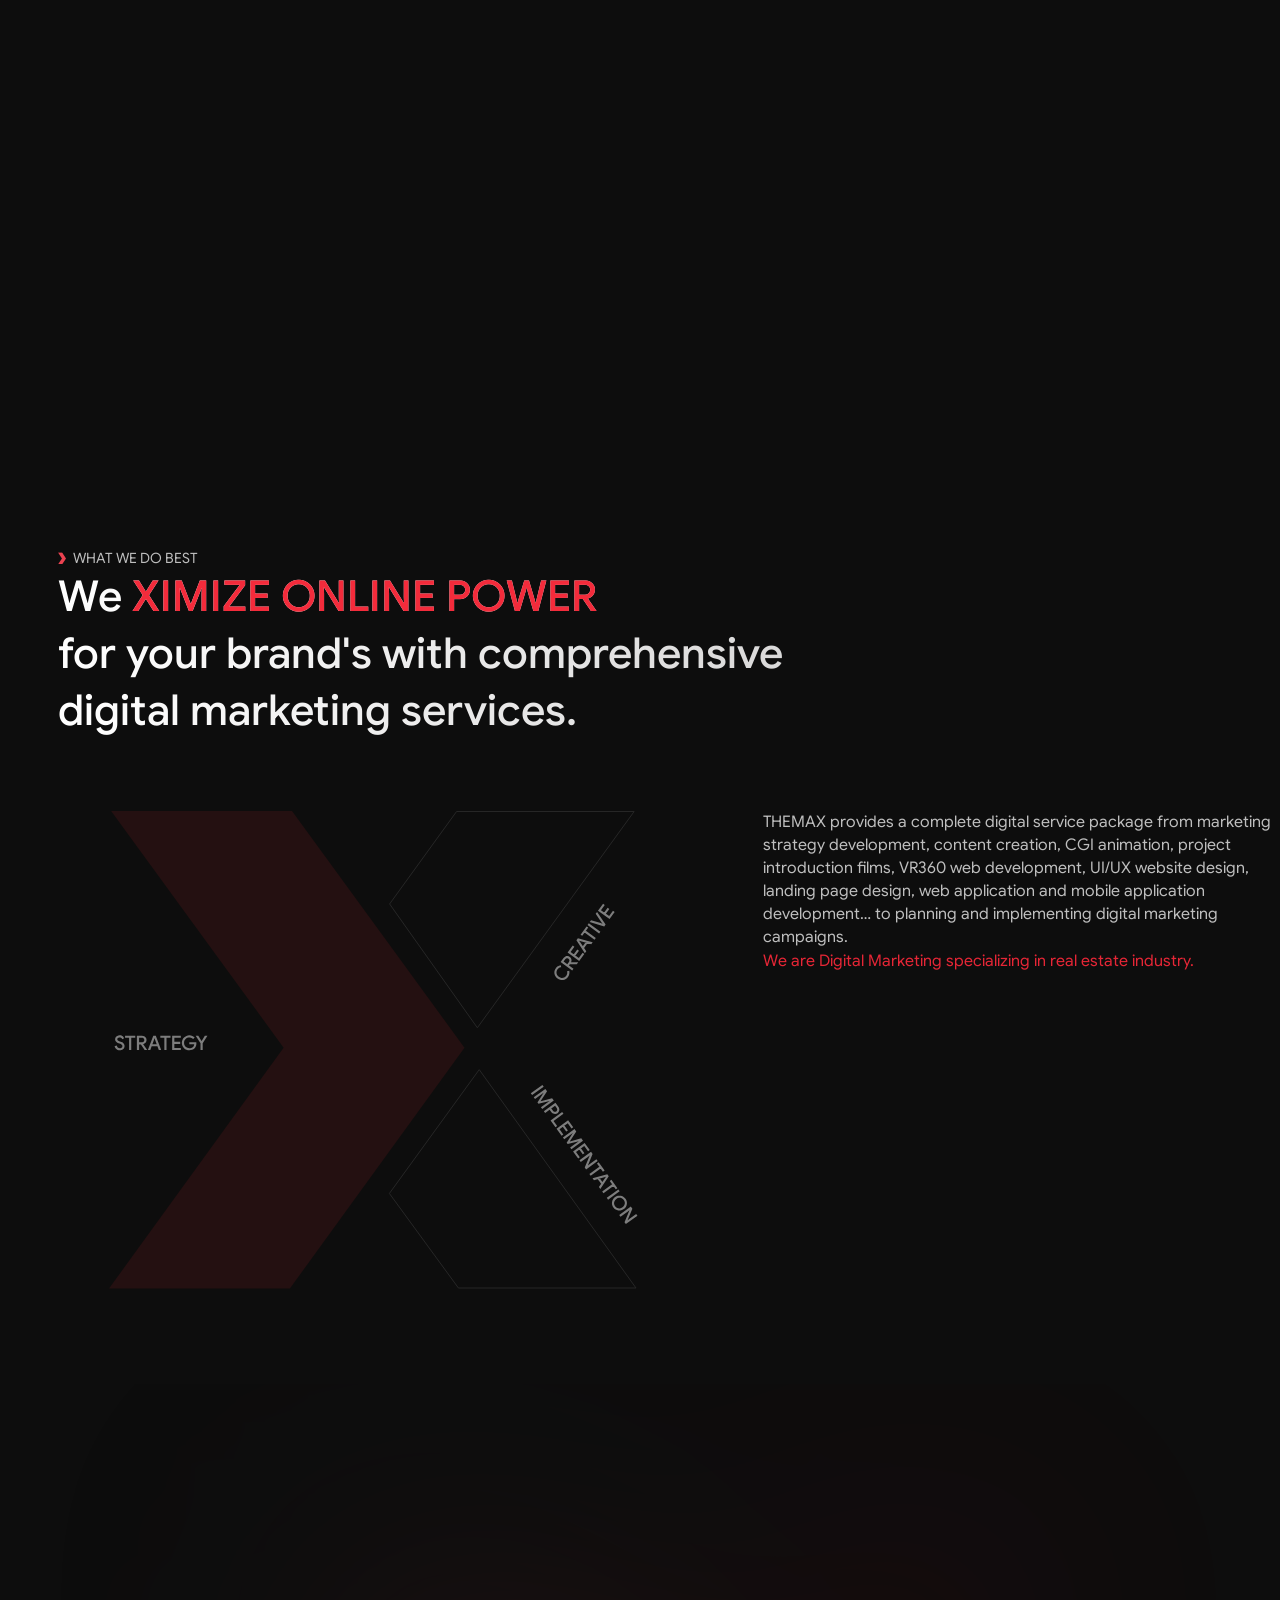
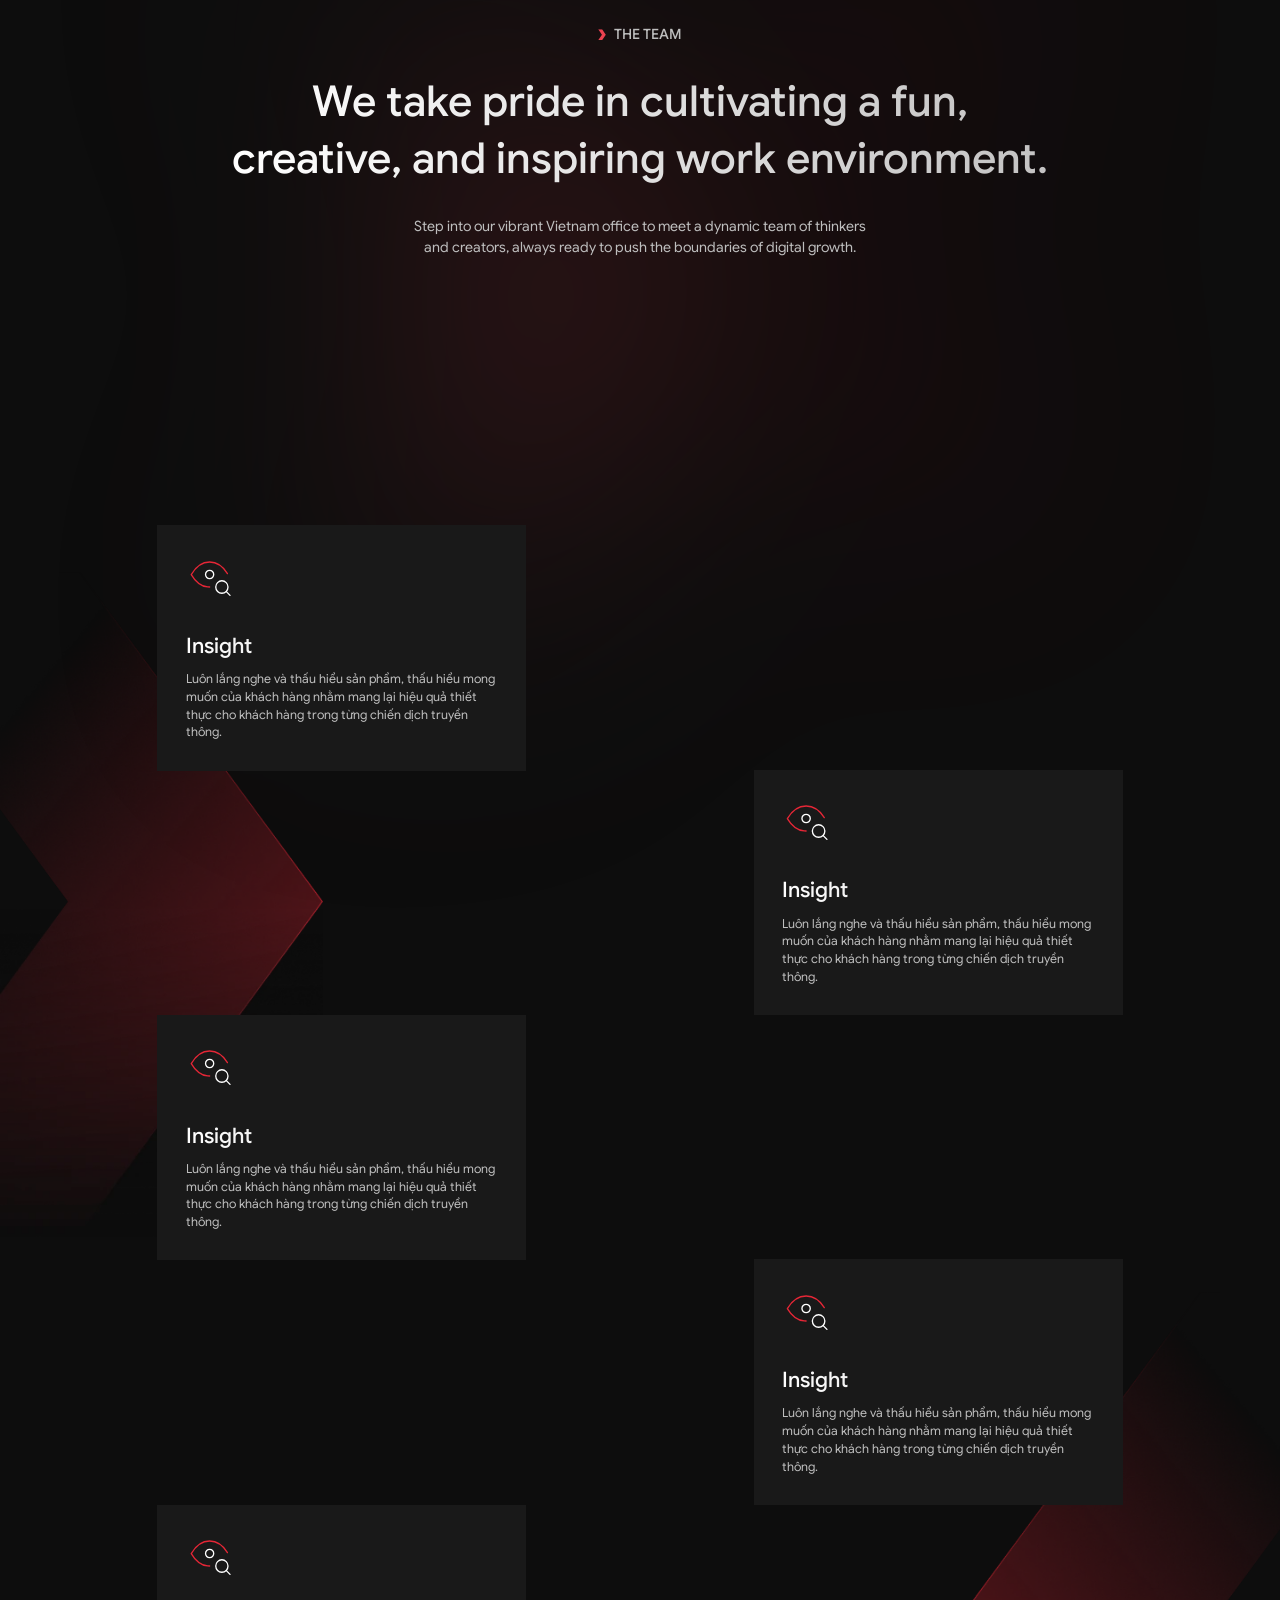
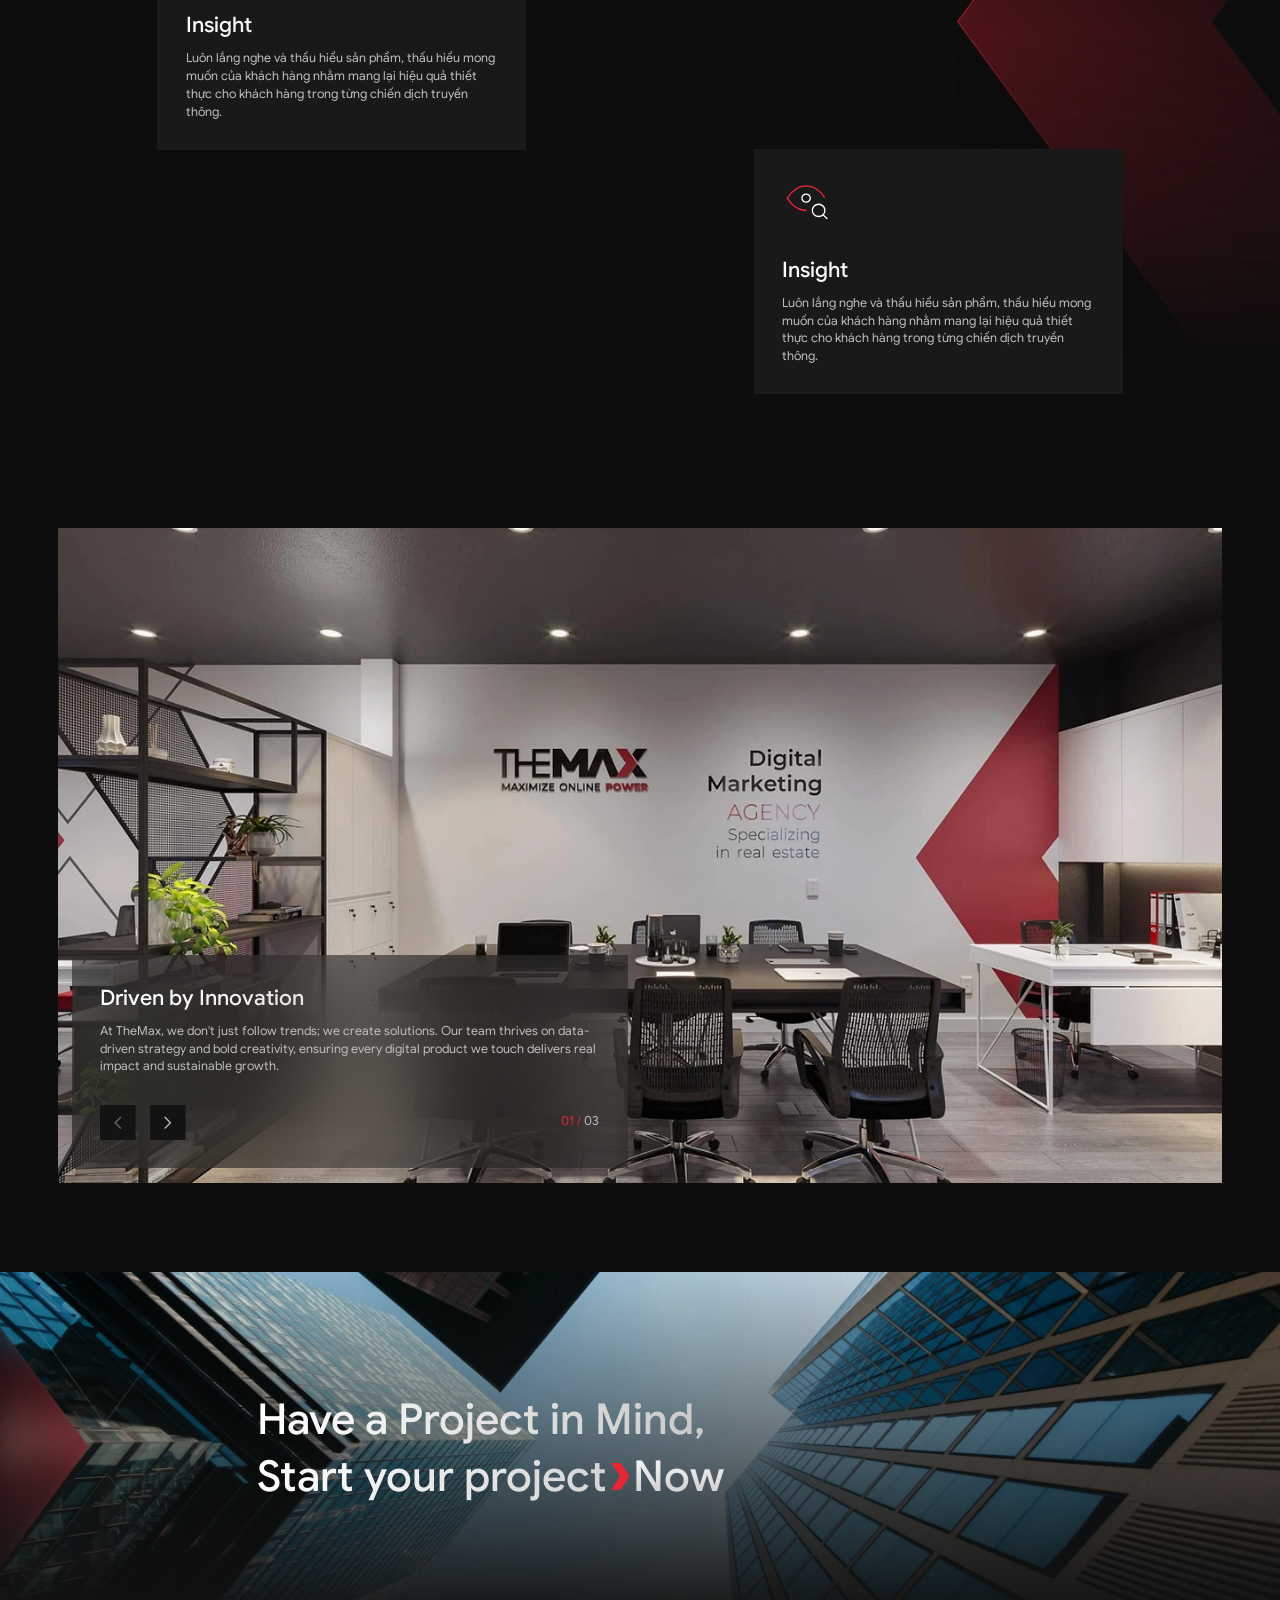
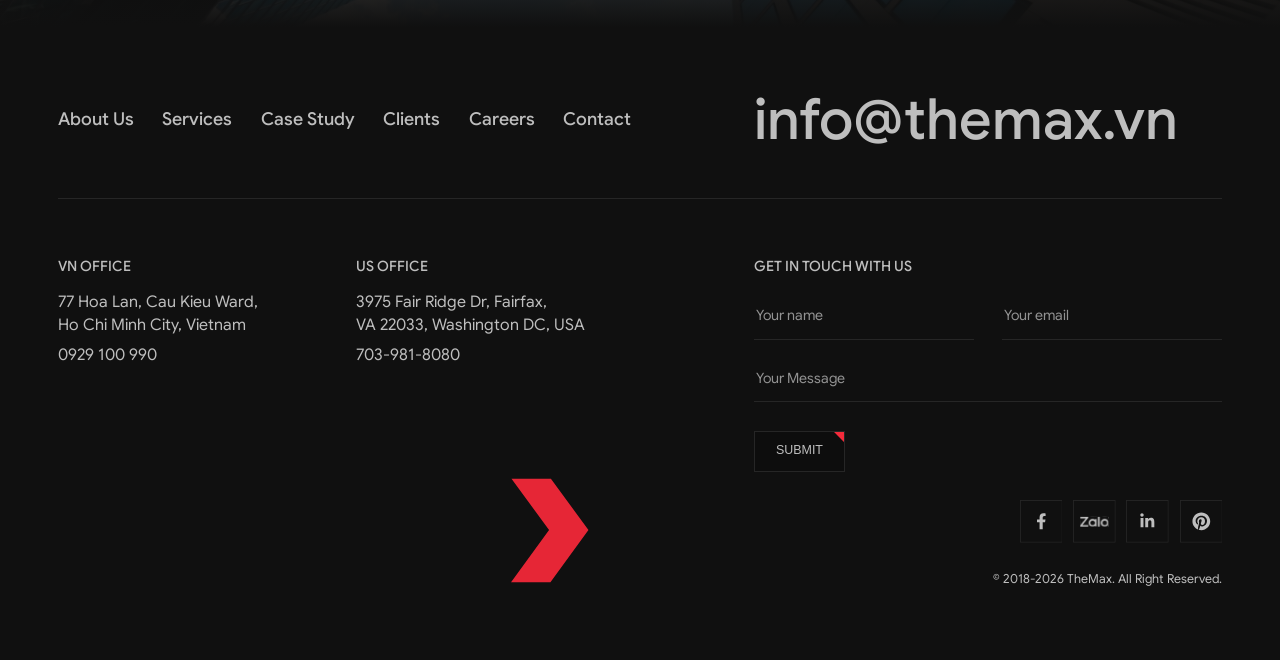
==== commit d9736e6b: "update" ====
--- a/aboutus.html
+++ b/aboutus.html
@@ -12,6 +12,7 @@
 <body>
     <header>
         <div class="header">
+            </div>
             <div class="grid container">
                 <div class="header_logo svg_full">
                     <svg width="128" height="36" viewBox="0 0 128 36" fill="none" xmlns="http://www.w3.org/2000/svg">
@@ -102,356 +103,392 @@
             </div>
         </div>
     </header>
-
-    <section class="about_hero">
-        <div class="container">
-            <div class="about_hero_img svg_full">
-                <svg width="641" height="117" viewBox="0 0 641 117" fill="none" xmlns="http://www.w3.org/2000/svg"
-                    xmlns:xlink="http://www.w3.org/1999/xlink">
-
-                    <defs>
-                        <!-- Tạo mặt nạ bằng các nét chữ màu trắng -->
-                        <mask id="video-mask">
+    <main class="main" data-namespace="aboutus">
+
+        <section class="about_hero">
+            <div class="container">
+                <div class="about_hero_img svg_full">
+                    <svg width="641" height="117" viewBox="0 0 641 117" fill="none" xmlns="http://www.w3.org/2000/svg"
+                        xmlns:xlink="http://www.w3.org/1999/xlink">
+
+                        <defs>
+                            <!-- Tạo mặt nạ bằng các nét chữ màu trắng -->
+                            <mask id="video-mask">
+                                <path
+                                    d="M435.777 0L393.388 95.7474V0H357.202L320.5 54.3431L283.798 0H247.612V116.967H283.798V55.8958L306.543 91.0894H320.5H334.457L357.202 55.8958V116.967H384.083H393.388H424.921L429.573 105.063L455.42 38.8165L486.436 116.967H526.757L475.581 0H435.777Z"
+                                    fill="white" />
+                                <path d="M602.23 63.1416L580.002 93.6773L597.06 116.967H641L602.23 63.1416Z"
+                                    fill="white" />
+                                <path d="M640.483 0H596.544L580.002 22.7724L601.713 53.308L640.483 0Z" fill="white" />
+                                <path
+                                    d="M160.25 0V15.0091V51.2378H102.353V0H87.3621H51.1766H36.7024H0V15.0091H36.7024V116.967H51.1766V15.0091H87.3621V51.2378V65.7293V116.967H102.353V65.7293H160.25V101.958V116.967H175.241H233.655V101.958H175.241V65.7293H233.655V51.2378H175.241V15.0091H233.655V0H175.241H160.25Z"
+                                    fill="white" />
+                            </mask>
+                        </defs>
+
+                        <!-- Lồng video vào trong SVG, chỉ hiển thị qua mặt nạ chữ trắng -->
+                        <foreignObject width="100%" height="100%" mask="url(#video-mask)">
+                            <!-- Thêm thẻ video với đường dẫn của bạn, style để video phủ vừa với SVG -->
+                            <video src="/asset/image/video_button.mp4" autoplay loop muted playsinline
+                                style="width: 100%; height: 100%; object-fit: cover;"></video>
+                        </foreignObject>
+
+                        <!-- Vẽ phần màu đỏ lên trên cùng (video sẽ không đè lên phần này) -->
+                        <path d="M556.223 0H511.766L554.155 57.966L511.249 116.967H555.706L598.612 57.966L556.223 0Z"
+                            fill="#EB4250" />
+                    </svg>
+                </div>
+                <div class="about_hero_content grid">
+                    <div class="about_hero_content_left">
+                        <div class="about_hero_content_txt txt_18">
+                            TheMax is a <span class="cl_red txt_medium"> Digital Marketing Agency </span>in Saigon with
+                            a
+                            team boasting
+                            10-20 years of experience in content creation, digital tool development, and communication
+                            campaign implementation for real estate projects.
+                        </div>
+                    </div>
+                    <div class="about_hero_content_right">
+                        <div class="about_hero_content_right_name txt_40 cl_white">Digital
+                            Marketing</div>
+                        <div class="about_hero_content_right_name txt_40 cl_red txt_uppercase">Agency</div>
+                        <div class="about_hero_content_right_name txt_24 cl_white">Specializing<br>
+                            in real estate</div>
+                    </div>
+                </div>
+                <div class="about_hero_bg svg_full">
+                    <svg width="883" height="806" viewBox="0 0 883 806" fill="none" xmlns="http://www.w3.org/2000/svg">
+                        <g opacity="0.5" filter="url(#filter0_d_368_2651)">
                             <path
-                                d="M435.777 0L393.388 95.7474V0H357.202L320.5 54.3431L283.798 0H247.612V116.967H283.798V55.8958L306.543 91.0894H320.5H334.457L357.202 55.8958V116.967H384.083H393.388H424.921L429.573 105.063L455.42 38.8165L486.436 116.967H526.757L475.581 0H435.777Z"
-                                fill="white" />
-                            <path d="M602.23 63.1416L580.002 93.6773L597.06 116.967H641L602.23 63.1416Z" fill="white" />
-                            <path d="M640.483 0H596.544L580.002 22.7724L601.713 53.308L640.483 0Z" fill="white" />
+                                d="M288.603 0.5L556.76 395.47L285.328 797.5H4.94043L276.185 395.749L276.374 395.469L276.185 395.188L8.21777 0.5H288.603Z"
+                                fill="url(#paint0_radial_368_2651)" stroke="black" />
                             <path
-                                d="M160.25 0V15.0091V51.2378H102.353V0H87.3621H51.1766H36.7024H0V15.0091H36.7024V116.967H51.1766V15.0091H87.3621V51.2378V65.7293V116.967H102.353V65.7293H160.25V101.958V116.967H175.241H233.655V101.958H175.241V65.7293H233.655V51.2378H175.241V15.0091H233.655V0H175.241H160.25Z"
-                                fill="white" />
-                        </mask>
-                    </defs>
-
-                    <!-- Lồng video vào trong SVG, chỉ hiển thị qua mặt nạ chữ trắng -->
-                    <foreignObject width="100%" height="100%" mask="url(#video-mask)">
-                        <!-- Thêm thẻ video với đường dẫn của bạn, style để video phủ vừa với SVG -->
-                        <video src="/asset/image/video_button.mp4" autoplay loop muted playsinline
-                            style="width: 100%; height: 100%; object-fit: cover;"></video>
-                    </foreignObject>
-
-                    <!-- Vẽ phần màu đỏ lên trên cùng (video sẽ không đè lên phần này) -->
-                    <path d="M556.223 0H511.766L554.155 57.966L511.249 116.967H555.706L598.612 57.966L556.223 0Z"
-                        fill="#EB4250" />
-                </svg>
-            </div>
-            <div class="about_hero_content grid">
-                <div class="about_hero_content_left">
-                    <div class="about_hero_content_txt txt_18">
-                        TheMax is a <span class="cl_red txt_medium"> Digital Marketing Agency </span>in Saigon with a
-                        team boasting
-                        10-20 years of experience in content creation, digital tool development, and communication
-                        campaign implementation for real estate projects.
-                    </div>
-                </div>
-                <div class="about_hero_content_right">
-                    <div class="about_hero_content_right_name txt_40 cl_white">Digital
-                        Marketing</div>
-                    <div class="about_hero_content_right_name txt_40 cl_red txt_uppercase">Agency</div>
-                    <div class="about_hero_content_right_name txt_24 cl_white">Specializing<br>
-                        in real estate</div>
-                </div>
-            </div>
-            <div class="about_hero_bg svg_full">
-                <svg width="883" height="806" viewBox="0 0 883 806" fill="none" xmlns="http://www.w3.org/2000/svg">
-                    <g opacity="0.5" filter="url(#filter0_d_368_2651)">
+                                d="M680.564 588.973L493.875 313.896L682.845 33.9004L877.79 33.9004L689.008 313.617L688.818 313.897L689.009 314.178L875.506 588.973L680.564 588.973Z"
+                                fill="url(#paint1_radial_368_2651)" stroke="black" />
+                        </g>
+                        <defs>
+                            <filter id="filter0_d_368_2651" x="0" y="0" width="882.73" height="806"
+                                filterUnits="userSpaceOnUse" color-interpolation-filters="sRGB">
+                                <feFlood flood-opacity="0" result="BackgroundImageFix" />
+                                <feColorMatrix in="SourceAlpha" type="matrix"
+                                    values="0 0 0 0 0 0 0 0 0 0 0 0 0 0 0 0 0 0 127 0" result="hardAlpha" />
+                                <feOffset dy="4" />
+                                <feGaussianBlur stdDeviation="2" />
+                                <feComposite in2="hardAlpha" operator="out" />
+                                <feColorMatrix type="matrix" values="0 0 0 0 0 0 0 0 0 0 0 0 0 0 0 0 0 0 0.25 0" />
+                                <feBlend mode="normal" in2="BackgroundImageFix" result="effect1_dropShadow_368_2651" />
+                                <feBlend mode="normal" in="SourceGraphic" in2="effect1_dropShadow_368_2651"
+                                    result="shape" />
+                            </filter>
+                            <radialGradient id="paint0_radial_368_2651" cx="0" cy="0" r="1"
+                                gradientUnits="userSpaceOnUse"
+                                gradientTransform="translate(280.682 399) rotate(90) scale(399 276.682)">
+                                <stop stop-color="#EB4250" />
+                                <stop offset="1" stop-color="#0D0D0D" />
+                            </radialGradient>
+                            <radialGradient id="paint1_radial_368_2651" cx="0" cy="0" r="1"
+                                gradientUnits="userSpaceOnUse"
+                                gradientTransform="translate(686.001 311.436) rotate(-90) scale(278.036 192.73)">
+                                <stop stop-color="#0D0D0D" stop-opacity="0" />
+                                <stop offset="1" stop-color="#A9000E" />
+                            </radialGradient>
+                        </defs>
+                    </svg>
+
+                </div>
+            </div>
+        </section>
+        <section class="about_impressive">
+            <div class="container grid">
+                <div class="about_impressive_left">
+                    <div class="about_impressive_left_subtitle block_arrow txt_16 txt_uppercase">IMPRESSIVE NUMBERS
+                    </div>
+                    <div class="about_impressive_left_img img_full left_full">
+                        <img src="/asset/image/bg_pattern.webp" alt="">
+                    </div>
+                </div>
+                <div class="about_impressive_right">
+                    <div class="about_impressive_right_title heading h2 cl_white">We have completed hundreds of design
+                        and communication projects for real estate developer.</div>
+                    <div class="about_impressive_right_des txt_16">Such as: Nam Long, Phu Long, Phu My Hung, Khang Dien,
+                        Dat
+                        Xanh, TTC Land, Novaland,<br>GamudaLand, SP Setia (Malaysia), DKRH…</div>
+                    <div class="about_impressive_right_list">
+                        <div class="about_impressive_right_list_item">
+                            <div class="about_impressive_right_list_item_num cl_red heading h1">500+</div>
+                            <div class="about_impressive_right_list_item_des txt_18 txt_medium">Complete the project
+                            </div>
+                        </div>
+                        <div class="about_impressive_right_list_item">
+                            <div class="about_impressive_right_list_item_num cl_red heading h1">500+</div>
+                            <div class="about_impressive_right_list_item_des txt_18 txt_medium">Complete the project
+                            </div>
+                        </div>
+                        <div class="about_impressive_right_list_item">
+                            <div class="about_impressive_right_list_item_num cl_red heading h1">500+</div>
+                            <div class="about_impressive_right_list_item_des txt_18 txt_medium">Complete the project
+                            </div>
+                        </div>
+                    </div>
+                </div>
+
+            </div>
+        </section>
+        <section class="about_company">
+            <div class="about_company_inner" style="background-image: url('/asset/image/company.webp');">
+                <!-- <img src="/asset/image/company.webp" alt=""> -->
+            </div>
+        </section>
+        <section class="about_best">
+            <div class="container">
+                <div class="about_best_subtitle block_arrow txt_16">WHAT WE DO BEST</div>
+                <div class="about_best_title h2 heading cl_linear">We <span class="cl_linear_red txt_uppercase">XIMIZE
+                        ONLINE
+                        POWER</span><br>
+                    for your brand's with comprehensive<br>
+                    digital marketing services.</div>
+            </div>
+            <div class="about_best_inner grid">
+                <div class="about_best_left">
+                    <svg width="536" height="478" viewBox="0 0 536 478" fill="none" xmlns="http://www.w3.org/2000/svg">
+                        <path d="M527.025 477.025H349.453L280.399 382.44L370.231 258.633L527.025 477.025Z"
+                            stroke="#262626" fill="transparent" />
+                        <path d="M525.136 0.5L368.354 216.774L280.614 92.9727L347.569 0.5H525.136Z" stroke="#262626"
+                            fill="transparent" />
+                        <path opacity="0.1"
+                            d="M183.009 0H2.10352L174.594 236.649L0 477.524H180.905L355.5 236.649L183.009 0Z"
+                            fill="#E62636" />
                         <path
-                            d="M288.603 0.5L556.76 395.47L285.328 797.5H4.94043L276.185 395.749L276.374 395.469L276.185 395.188L8.21777 0.5H288.603Z"
-                            fill="url(#paint0_radial_368_2651)" stroke="black" />
+                            d="M10.76 239.32C10 239.32 9.27333 239.173 8.58 238.88C7.88667 238.573 7.27333 238.127 6.74 237.54C6.22 236.953 5.83333 236.227 5.58 235.36L7.66 234.52C7.87333 235.293 8.24667 235.94 8.78 236.46C9.31333 236.98 9.98 237.24 10.78 237.24C11.2333 237.24 11.6533 237.16 12.04 237C12.44 236.84 12.76 236.607 13 236.3C13.24 235.98 13.36 235.593 13.36 235.14C13.36 234.713 13.26 234.353 13.06 234.06C12.86 233.753 12.54 233.48 12.1 233.24C11.66 232.987 11.1 232.74 10.42 232.5L9.52 232.18C9.13333 232.033 8.74 231.853 8.34 231.64C7.94 231.427 7.56667 231.167 7.22 230.86C6.88667 230.54 6.62 230.167 6.42 229.74C6.22 229.313 6.12 228.82 6.12 228.26C6.12 227.54 6.30667 226.887 6.68 226.3C7.06667 225.713 7.59333 225.247 8.26 224.9C8.94 224.54 9.72667 224.36 10.62 224.36C11.54 224.36 12.3067 224.527 12.92 224.86C13.5467 225.18 14.0333 225.567 14.38 226.02C14.74 226.473 14.9867 226.907 15.12 227.32L13.14 228.16C13.06 227.88 12.9133 227.607 12.7 227.34C12.5 227.073 12.2267 226.853 11.88 226.68C11.5467 226.493 11.1333 226.4 10.64 226.4C10.2133 226.4 9.82 226.48 9.46 226.64C9.11333 226.8 8.83333 227.02 8.62 227.3C8.40667 227.567 8.3 227.88 8.3 228.24C8.3 228.76 8.51333 229.187 8.94 229.52C9.36667 229.84 9.98667 230.133 10.8 230.4L11.72 230.72C12.1867 230.88 12.6467 231.073 13.1 231.3C13.5533 231.513 13.9667 231.793 14.34 232.14C14.7133 232.473 15.0067 232.887 15.22 233.38C15.4467 233.86 15.56 234.433 15.56 235.1C15.56 235.833 15.4133 236.473 15.12 237.02C14.84 237.553 14.46 237.993 13.98 238.34C13.5133 238.673 12.9933 238.92 12.42 239.08C11.86 239.24 11.3067 239.32 10.76 239.32ZM20.0756 239V225.86H22.2556V239H20.0756ZM16.0556 226.76V224.68H26.2556V226.76H16.0556ZM27.8898 239V224.68H32.9098C33.7898 224.68 34.5765 224.867 35.2698 225.24C35.9632 225.613 36.5098 226.127 36.9098 226.78C37.3232 227.433 37.5298 228.193 37.5298 229.06C37.5298 229.633 37.4098 230.18 37.1698 230.7C36.9432 231.22 36.6098 231.687 36.1698 232.1C35.7432 232.5 35.2165 232.813 34.5898 233.04C33.9765 233.267 33.2832 233.38 32.5098 233.38H29.0898V231.36H32.8498C33.3032 231.36 33.7098 231.26 34.0698 231.06C34.4432 230.86 34.7432 230.587 34.9698 230.24C35.1965 229.88 35.3098 229.48 35.3098 229.04C35.3098 228.653 35.2165 228.287 35.0298 227.94C34.8432 227.58 34.5698 227.293 34.2098 227.08C33.8632 226.853 33.4365 226.74 32.9298 226.74H30.0898V239H27.8898ZM31.2098 232.46L33.7098 232.42L38.1898 238.88V239H35.6498L31.2098 232.46ZM38.8852 239L44.2852 224.68H46.7852L52.2052 239H49.7852L46.1452 228.9L45.6052 227.26H45.4852L44.9452 228.9L41.3052 239H38.8852ZM45.3652 235.32V233.28H48.6852L49.4052 235.32H45.3652ZM41.4652 235.32L42.1852 233.28H45.3652V235.32H41.4652ZM55.3405 239V225.86H57.5205V239H55.3405ZM51.3205 226.76V224.68H61.5205V226.76H51.3205ZM63.1547 239V224.68H71.8347V226.76H65.3547V236.92H71.8347V239H63.1547ZM64.3547 232.88V230.8H71.1947V232.88H64.3547ZM80.3355 239.32C79.3088 239.32 78.3421 239.133 77.4355 238.76C76.5288 238.387 75.7288 237.867 75.0355 237.2C74.3555 236.52 73.8155 235.727 73.4155 234.82C73.0288 233.9 72.8355 232.907 72.8355 231.84C72.8355 230.773 73.0288 229.787 73.4155 228.88C73.8155 227.96 74.3555 227.167 75.0355 226.5C75.7288 225.82 76.5288 225.293 77.4355 224.92C78.3421 224.547 79.3088 224.36 80.3355 224.36C81.4288 224.36 82.4355 224.553 83.3555 224.94C84.2888 225.327 85.0688 225.867 85.6955 226.56L84.1755 228.06C83.8688 227.713 83.5155 227.42 83.1155 227.18C82.7288 226.94 82.3021 226.76 81.8355 226.64C81.3688 226.507 80.8688 226.44 80.3355 226.44C79.6288 226.44 78.9555 226.567 78.3155 226.82C77.6755 227.073 77.1088 227.44 76.6155 227.92C76.1355 228.387 75.7555 228.953 75.4755 229.62C75.1955 230.273 75.0555 231.013 75.0555 231.84C75.0555 232.667 75.1955 233.413 75.4755 234.08C75.7688 234.733 76.1555 235.3 76.6355 235.78C77.1288 236.247 77.6955 236.607 78.3355 236.86C78.9755 237.113 79.6488 237.24 80.3555 237.24C81.0088 237.24 81.6155 237.147 82.1755 236.96C82.7488 236.773 83.2488 236.507 83.6755 236.16C84.1021 235.813 84.4488 235.393 84.7155 234.9C84.9821 234.393 85.1488 233.827 85.2155 233.2H80.3155V231.26H87.2755C87.3021 231.42 87.3288 231.607 87.3555 231.82C87.3821 232.02 87.3955 232.213 87.3955 232.4V232.42C87.3955 233.447 87.2155 234.387 86.8555 235.24C86.5088 236.093 86.0221 236.827 85.3955 237.44C84.7688 238.04 84.0221 238.507 83.1555 238.84C82.3021 239.16 81.3621 239.32 80.3355 239.32ZM91.5173 239V231.36H93.6973V239H91.5173ZM86.6773 224.68H89.2773L92.5373 230.08H92.6573L95.8373 224.68H98.4573L93.6973 232.36H91.5173L86.6773 224.68Z"
+                            fill="#7D7D7D" />
                         <path
-                            d="M680.564 588.973L493.875 313.896L682.845 33.9004L877.79 33.9004L689.008 313.617L688.818 313.897L689.009 314.178L875.506 588.973L680.564 588.973Z"
-                            fill="url(#paint1_radial_368_2651)" stroke="black" />
-                    </g>
-                    <defs>
-                        <filter id="filter0_d_368_2651" x="0" y="0" width="882.73" height="806"
-                            filterUnits="userSpaceOnUse" color-interpolation-filters="sRGB">
-                            <feFlood flood-opacity="0" result="BackgroundImageFix" />
-                            <feColorMatrix in="SourceAlpha" type="matrix"
-                                values="0 0 0 0 0 0 0 0 0 0 0 0 0 0 0 0 0 0 127 0" result="hardAlpha" />
-                            <feOffset dy="4" />
-                            <feGaussianBlur stdDeviation="2" />
-                            <feComposite in2="hardAlpha" operator="out" />
-                            <feColorMatrix type="matrix" values="0 0 0 0 0 0 0 0 0 0 0 0 0 0 0 0 0 0 0.25 0" />
-                            <feBlend mode="normal" in2="BackgroundImageFix" result="effect1_dropShadow_368_2651" />
-                            <feBlend mode="normal" in="SourceGraphic" in2="effect1_dropShadow_368_2651"
-                                result="shape" />
-                        </filter>
-                        <radialGradient id="paint0_radial_368_2651" cx="0" cy="0" r="1" gradientUnits="userSpaceOnUse"
-                            gradientTransform="translate(280.682 399) rotate(90) scale(399 276.682)">
-                            <stop stop-color="#EB4250" />
-                            <stop offset="1" stop-color="#0D0D0D" />
-                        </radialGradient>
-                        <radialGradient id="paint1_radial_368_2651" cx="0" cy="0" r="1" gradientUnits="userSpaceOnUse"
-                            gradientTransform="translate(686.001 311.436) rotate(-90) scale(278.036 192.73)">
-                            <stop stop-color="#0D0D0D" stop-opacity="0" />
-                            <stop offset="1" stop-color="#A9000E" />
-                        </radialGradient>
-                    </defs>
-                </svg>
-
-            </div>
-        </div>
-    </section>
-    <section class="about_impressive">
-        <div class="container grid">
-            <div class="about_impressive_left">
-                <div class="about_impressive_left_subtitle block_arrow txt_16 txt_uppercase">IMPRESSIVE NUMBERS</div>
-                <div class="about_impressive_left_img img_full left_full">
-                    <img src="/asset/image/bg_pattern.webp" alt="">
-                </div>
-            </div>
-            <div class="about_impressive_right">
-                <div class="about_impressive_right_title heading h2 cl_white">We have completed hundreds of design
-                    and communication projects for real estate developer.</div>
-                <div class="about_impressive_right_des txt_16">Such as: Nam Long, Phu Long, Phu My Hung, Khang Dien, Dat
-                    Xanh, TTC Land, Novaland,<br>GamudaLand, SP Setia (Malaysia), DKRH…</div>
-                <div class="about_impressive_right_list">
-                    <div class="about_impressive_right_list_item">
-                        <div class="about_impressive_right_list_item_num cl_red heading h1">500+</div>
-                        <div class="about_impressive_right_list_item_des txt_18 txt_medium">Complete the project</div>
-                    </div>
-                    <div class="about_impressive_right_list_item">
-                        <div class="about_impressive_right_list_item_num cl_red heading h1">500+</div>
-                        <div class="about_impressive_right_list_item_des txt_18 txt_medium">Complete the project</div>
-                    </div>
-                    <div class="about_impressive_right_list_item">
-                        <div class="about_impressive_right_list_item_num cl_red heading h1">500+</div>
-                        <div class="about_impressive_right_list_item_des txt_18 txt_medium">Complete the project</div>
-                    </div>
-                </div>
-            </div>
-
-        </div>
-    </section>
-    <section class="about_company">
-        <div class="about_company_inner" style="background-image: url('/asset/image/company.webp');">
-            <!-- <img src="/asset/image/company.webp" alt=""> -->
-        </div>
-    </section>
-    <section class="about_best">
-        <div class="container">
-            <div class="about_best_subtitle block_arrow txt_16">WHAT WE DO BEST</div>
-            <div class="about_best_title h2 heading cl_linear">We <span class="cl_linear_red txt_uppercase">XIMIZE
-                    ONLINE
-                    POWER</span><br>
-                for your brand's with comprehensive<br>
-                digital marketing services.</div>
-        </div>
-        <div class="about_best_inner grid">
-            <div class="about_best_left">
-                <svg width="536" height="478" viewBox="0 0 536 478" fill="none" xmlns="http://www.w3.org/2000/svg">
-                    <path d="M527.025 477.025H349.453L280.399 382.44L370.231 258.633L527.025 477.025Z" stroke="#262626"
-                        fill="transparent" />
-                    <path d="M525.136 0.5L368.354 216.774L280.614 92.9727L347.569 0.5H525.136Z" stroke="#262626"
-                        fill="transparent" />
-                    <path opacity="0.1"
-                        d="M183.009 0H2.10352L174.594 236.649L0 477.524H180.905L355.5 236.649L183.009 0Z"
-                        fill="#E62636" />
-                    <path
-                        d="M10.76 239.32C10 239.32 9.27333 239.173 8.58 238.88C7.88667 238.573 7.27333 238.127 6.74 237.54C6.22 236.953 5.83333 236.227 5.58 235.36L7.66 234.52C7.87333 235.293 8.24667 235.94 8.78 236.46C9.31333 236.98 9.98 237.24 10.78 237.24C11.2333 237.24 11.6533 237.16 12.04 237C12.44 236.84 12.76 236.607 13 236.3C13.24 235.98 13.36 235.593 13.36 235.14C13.36 234.713 13.26 234.353 13.06 234.06C12.86 233.753 12.54 233.48 12.1 233.24C11.66 232.987 11.1 232.74 10.42 232.5L9.52 232.18C9.13333 232.033 8.74 231.853 8.34 231.64C7.94 231.427 7.56667 231.167 7.22 230.86C6.88667 230.54 6.62 230.167 6.42 229.74C6.22 229.313 6.12 228.82 6.12 228.26C6.12 227.54 6.30667 226.887 6.68 226.3C7.06667 225.713 7.59333 225.247 8.26 224.9C8.94 224.54 9.72667 224.36 10.62 224.36C11.54 224.36 12.3067 224.527 12.92 224.86C13.5467 225.18 14.0333 225.567 14.38 226.02C14.74 226.473 14.9867 226.907 15.12 227.32L13.14 228.16C13.06 227.88 12.9133 227.607 12.7 227.34C12.5 227.073 12.2267 226.853 11.88 226.68C11.5467 226.493 11.1333 226.4 10.64 226.4C10.2133 226.4 9.82 226.48 9.46 226.64C9.11333 226.8 8.83333 227.02 8.62 227.3C8.40667 227.567 8.3 227.88 8.3 228.24C8.3 228.76 8.51333 229.187 8.94 229.52C9.36667 229.84 9.98667 230.133 10.8 230.4L11.72 230.72C12.1867 230.88 12.6467 231.073 13.1 231.3C13.5533 231.513 13.9667 231.793 14.34 232.14C14.7133 232.473 15.0067 232.887 15.22 233.38C15.4467 233.86 15.56 234.433 15.56 235.1C15.56 235.833 15.4133 236.473 15.12 237.02C14.84 237.553 14.46 237.993 13.98 238.34C13.5133 238.673 12.9933 238.92 12.42 239.08C11.86 239.24 11.3067 239.32 10.76 239.32ZM20.0756 239V225.86H22.2556V239H20.0756ZM16.0556 226.76V224.68H26.2556V226.76H16.0556ZM27.8898 239V224.68H32.9098C33.7898 224.68 34.5765 224.867 35.2698 225.24C35.9632 225.613 36.5098 226.127 36.9098 226.78C37.3232 227.433 37.5298 228.193 37.5298 229.06C37.5298 229.633 37.4098 230.18 37.1698 230.7C36.9432 231.22 36.6098 231.687 36.1698 232.1C35.7432 232.5 35.2165 232.813 34.5898 233.04C33.9765 233.267 33.2832 233.38 32.5098 233.38H29.0898V231.36H32.8498C33.3032 231.36 33.7098 231.26 34.0698 231.06C34.4432 230.86 34.7432 230.587 34.9698 230.24C35.1965 229.88 35.3098 229.48 35.3098 229.04C35.3098 228.653 35.2165 228.287 35.0298 227.94C34.8432 227.58 34.5698 227.293 34.2098 227.08C33.8632 226.853 33.4365 226.74 32.9298 226.74H30.0898V239H27.8898ZM31.2098 232.46L33.7098 232.42L38.1898 238.88V239H35.6498L31.2098 232.46ZM38.8852 239L44.2852 224.68H46.7852L52.2052 239H49.7852L46.1452 228.9L45.6052 227.26H45.4852L44.9452 228.9L41.3052 239H38.8852ZM45.3652 235.32V233.28H48.6852L49.4052 235.32H45.3652ZM41.4652 235.32L42.1852 233.28H45.3652V235.32H41.4652ZM55.3405 239V225.86H57.5205V239H55.3405ZM51.3205 226.76V224.68H61.5205V226.76H51.3205ZM63.1547 239V224.68H71.8347V226.76H65.3547V236.92H71.8347V239H63.1547ZM64.3547 232.88V230.8H71.1947V232.88H64.3547ZM80.3355 239.32C79.3088 239.32 78.3421 239.133 77.4355 238.76C76.5288 238.387 75.7288 237.867 75.0355 237.2C74.3555 236.52 73.8155 235.727 73.4155 234.82C73.0288 233.9 72.8355 232.907 72.8355 231.84C72.8355 230.773 73.0288 229.787 73.4155 228.88C73.8155 227.96 74.3555 227.167 75.0355 226.5C75.7288 225.82 76.5288 225.293 77.4355 224.92C78.3421 224.547 79.3088 224.36 80.3355 224.36C81.4288 224.36 82.4355 224.553 83.3555 224.94C84.2888 225.327 85.0688 225.867 85.6955 226.56L84.1755 228.06C83.8688 227.713 83.5155 227.42 83.1155 227.18C82.7288 226.94 82.3021 226.76 81.8355 226.64C81.3688 226.507 80.8688 226.44 80.3355 226.44C79.6288 226.44 78.9555 226.567 78.3155 226.82C77.6755 227.073 77.1088 227.44 76.6155 227.92C76.1355 228.387 75.7555 228.953 75.4755 229.62C75.1955 230.273 75.0555 231.013 75.0555 231.84C75.0555 232.667 75.1955 233.413 75.4755 234.08C75.7688 234.733 76.1555 235.3 76.6355 235.78C77.1288 236.247 77.6955 236.607 78.3355 236.86C78.9755 237.113 79.6488 237.24 80.3555 237.24C81.0088 237.24 81.6155 237.147 82.1755 236.96C82.7488 236.773 83.2488 236.507 83.6755 236.16C84.1021 235.813 84.4488 235.393 84.7155 234.9C84.9821 234.393 85.1488 233.827 85.2155 233.2H80.3155V231.26H87.2755C87.3021 231.42 87.3288 231.607 87.3555 231.82C87.3821 232.02 87.3955 232.213 87.3955 232.4V232.42C87.3955 233.447 87.2155 234.387 86.8555 235.24C86.5088 236.093 86.0221 236.827 85.3955 237.44C84.7688 238.04 84.0221 238.507 83.1555 238.84C82.3021 239.16 81.3621 239.32 80.3355 239.32ZM91.5173 239V231.36H93.6973V239H91.5173ZM86.6773 224.68H89.2773L92.5373 230.08H92.6573L95.8373 224.68H98.4573L93.6973 232.36H91.5173L86.6773 224.68Z"
-                        fill="#7D7D7D" />
-                    <path
-                        d="M421.809 282.297L433.394 273.88L434.688 275.66L423.102 284.077L421.809 282.297ZM424.743 286.335L436.328 277.918L438.068 280.313L431.706 290.101L431.777 290.198L443.064 287.189L444.804 289.584L433.219 298.001L431.949 296.254L438.502 291.492L440.627 290.097L440.557 289.999L429.492 292.872L428.469 291.464L434.62 281.828L434.55 281.731L432.565 283.321L426.012 288.082L424.743 286.335ZM434.863 300.264L446.448 291.847L449.34 295.827C449.849 296.528 450.161 297.275 450.274 298.066C450.398 298.849 450.312 299.604 450.015 300.33C449.738 301.059 449.248 301.679 448.547 302.188C447.857 302.69 447.116 302.964 446.326 303.01C445.544 303.068 444.794 302.92 444.077 302.568C443.37 302.208 442.762 301.677 442.253 300.976L440.066 297.967L441.749 296.744L443.971 299.802C444.276 300.223 444.621 300.516 445.006 300.682C445.401 300.84 445.793 300.893 446.183 300.84C446.592 300.79 446.953 300.652 447.266 300.424C447.579 300.197 447.816 299.901 447.979 299.535C448.15 299.18 448.221 298.791 448.193 298.366C448.165 297.942 447.998 297.519 447.692 297.098L446.058 294.849L436.156 302.044L434.863 300.264ZM441.573 309.5L453.158 301.083L454.451 302.863L444.549 310.057L448.17 315.041L446.487 316.263L441.573 309.5ZM447.526 317.693L459.111 309.276L464.213 316.298L462.53 317.521L458.721 312.279L450.502 318.25L454.311 323.493L452.628 324.716L447.526 317.693ZM453.182 315.067L454.865 313.844L458.886 319.378L457.203 320.6L453.182 315.067ZM453.938 326.518L465.523 318.101L467.263 320.496L460.901 330.285L460.972 330.382L472.259 327.373L473.999 329.767L462.414 338.185L461.144 336.437L467.697 331.676L469.822 330.28L469.752 330.183L458.687 333.055L457.664 331.648L463.815 322.012L463.745 321.915L461.76 323.505L455.207 328.266L453.938 326.518ZM464.058 340.447L475.643 332.03L480.745 339.053L479.062 340.275L475.253 335.033L467.034 341.005L470.842 346.247L469.16 347.47L464.058 340.447ZM469.714 337.821L471.397 336.598L475.417 342.132L473.735 343.355L469.714 337.821ZM470.47 349.273L482.055 340.856L483.583 342.959L478.881 354.385L478.952 354.482L481.114 352.763L487.392 348.201L488.673 349.965L477.088 358.382L475.748 356.538L480.699 344.535L480.628 344.438L478.466 346.158L471.751 351.036L470.47 349.273ZM480.411 362.956L491.041 355.232L492.323 356.996L481.692 364.719L480.411 362.956ZM487.95 352.509L489.633 351.286L495.629 359.538L493.946 360.761L487.95 352.509ZM483.517 367.23L498.276 363.182L499.745 365.205L491.346 378.006L489.924 376.049L495.955 367.167L496.964 365.766L496.894 365.669L495.25 366.196L484.939 369.188L483.517 367.23ZM490.303 370.31L491.953 369.111L493.905 371.797L492.677 373.578L490.303 370.31ZM488.01 367.155L490.084 366.538L491.953 369.111L490.303 370.31L488.01 367.155ZM493.189 380.543L503.819 372.819L505.101 374.583L494.47 382.307L493.189 380.543ZM500.728 370.096L502.411 368.874L508.406 377.126L506.724 378.348L500.728 370.096ZM497.782 386.865L509.367 378.448L510.66 380.228L499.075 388.645L497.782 386.865ZM504.395 396.511C503.768 395.648 503.344 394.736 503.124 393.775C502.912 392.825 502.885 391.881 503.043 390.942C503.212 389.995 503.548 389.108 504.052 388.281C504.566 387.446 505.243 386.723 506.085 386.111C506.926 385.5 507.818 385.083 508.76 384.86C509.713 384.629 510.66 384.583 511.602 384.723C512.555 384.855 513.451 385.168 514.288 385.664C515.134 386.17 515.871 386.855 516.498 387.718C517.124 388.581 517.544 389.487 517.756 390.437C517.969 391.387 517.99 392.335 517.821 393.282C517.671 394.232 517.335 395.119 516.813 395.943C516.309 396.77 515.637 397.49 514.796 398.101C513.954 398.712 513.057 399.133 512.104 399.364C511.17 399.598 510.222 399.644 509.262 399.501C508.32 399.361 507.43 399.044 506.592 398.548C505.754 398.053 505.022 397.374 504.395 396.511ZM506.077 395.288C506.649 396.076 507.346 396.649 508.167 397.008C508.997 397.378 509.877 397.513 510.81 397.412C511.742 397.312 512.64 396.948 513.503 396.321C514.376 395.686 515 394.945 515.373 394.097C515.756 393.242 515.9 392.362 515.805 391.459C515.717 390.567 515.387 389.728 514.815 388.94C514.25 388.163 513.554 387.59 512.725 387.22C511.895 386.85 511.015 386.716 510.082 386.816C509.161 386.909 508.263 387.272 507.39 387.907C506.527 388.534 505.903 389.276 505.52 390.131C505.136 390.987 504.992 391.866 505.087 392.769C505.183 393.672 505.513 394.512 506.077 395.288ZM510.238 404.01L521.823 395.593L523.352 397.696L518.65 409.122L518.72 409.219L520.883 407.5L527.161 402.938L528.442 404.702L516.857 413.119L515.517 411.275L520.467 399.272L520.397 399.175L518.235 400.895L511.52 405.773L510.238 404.01Z"
-                        fill="#7D7D7D" />
-                    <path
-                        d="M458.953 165.919C458.334 166.771 457.607 167.454 456.772 167.968C455.926 168.474 455.033 168.806 454.094 168.965C453.152 169.104 452.201 169.064 451.24 168.844C450.277 168.605 449.369 168.176 448.516 167.557C447.653 166.93 446.965 166.199 446.451 165.364C445.945 164.519 445.618 163.63 445.47 162.699C445.32 161.749 445.36 160.798 445.591 159.845C445.811 158.884 446.231 157.978 446.85 157.125C447.289 156.521 447.772 156.015 448.299 155.607C448.826 155.199 449.387 154.881 449.981 154.654C450.575 154.426 451.2 154.279 451.858 154.213L452.167 156.341C451.666 156.372 451.203 156.465 450.779 156.618C450.343 156.763 449.939 156.98 449.564 157.268C449.198 157.546 448.858 157.9 448.544 158.332C447.98 159.108 447.646 159.954 447.543 160.867C447.428 161.773 447.554 162.655 447.919 163.514C448.292 164.362 448.926 165.111 449.821 165.761C450.706 166.404 451.614 166.776 452.547 166.876C453.476 166.958 454.359 166.809 455.196 166.428C456.022 166.039 456.717 165.457 457.282 164.68C457.791 163.979 458.096 163.253 458.197 162.502C458.305 161.74 458.259 160.965 458.057 160.176L460.216 159.791C460.378 160.452 460.443 161.134 460.411 161.836C460.379 162.538 460.245 163.232 460.01 163.918C459.776 164.605 459.423 165.271 458.953 165.919ZM463.199 159.53L451.614 151.113L454.565 147.051C455.082 146.339 455.695 145.813 456.405 145.471C457.114 145.13 457.851 144.989 458.615 145.05C459.386 145.099 460.122 145.379 460.824 145.888C461.287 146.225 461.659 146.644 461.939 147.143C462.226 147.632 462.408 148.176 462.484 148.775C462.556 149.356 462.5 149.966 462.315 150.606C462.138 151.236 461.822 151.863 461.368 152.489L459.358 155.256L457.723 154.068L459.934 151.026C460.2 150.66 460.358 150.272 460.408 149.863C460.466 149.443 460.421 149.04 460.274 148.653C460.116 148.258 459.859 147.931 459.503 147.672C459.19 147.445 458.838 147.305 458.448 147.252C458.047 147.192 457.655 147.244 457.27 147.41C456.883 147.558 456.541 147.836 456.243 148.246L454.574 150.544L464.492 157.75L463.199 159.53ZM459.859 153L461.297 150.954L469.156 151.126L469.253 151.197L467.76 153.252L459.859 153ZM470.196 149.899L458.611 141.482L463.713 134.459L465.396 135.682L461.587 140.924L469.807 146.896L473.616 141.654L475.298 142.876L470.196 149.899ZM465.951 145.331L464.268 144.108L468.288 138.574L469.971 139.797L465.951 145.331ZM475.844 142.125L467.433 129.339L468.903 127.317L483.674 131.349L482.251 133.307L471.94 130.315L470.296 129.788L470.226 129.885L471.235 131.286L477.267 140.167L475.844 142.125ZM476.676 134.72L475.025 133.521L476.977 130.835L479.051 131.451L476.676 134.72ZM474.384 137.875L473.156 136.093L475.025 133.521L476.676 134.72L474.384 137.875ZM485.516 128.812L474.886 121.089L476.167 119.325L486.798 127.049L485.516 128.812ZM473.251 124.87L471.568 123.648L477.564 115.396L479.247 116.618L473.251 124.87ZM490.109 122.491L478.524 114.074L479.817 112.294L491.403 120.711L490.109 122.491ZM495.265 115.395L480.694 111.088L482.104 109.146L491.711 112.121L493.315 112.668L493.386 112.571L492.392 111.182L486.677 102.852L488.088 100.91L496.605 113.55L495.265 115.395ZM500.557 108.111L488.972 99.6939L494.074 92.6716L495.757 93.8942L491.948 99.1367L500.167 105.109L503.976 99.8661L505.659 101.089L500.557 108.111ZM496.311 103.543L494.628 102.32L498.649 96.7867L500.332 98.0092L496.311 103.543Z"
-                        fill="#7D7D7D" />
-                </svg>
-
-
-            </div>
-            <div class="about_best_right txt_18">
-                <div class="about_best_right_des">THEMAX provides a complete digital service package from marketing
-                    strategy development, content creation, CGI animation, project introduction films, VR360 web
-                    development, UI/UX website design, landing page design, web application and mobile application
-                    development… to planning and implementing digital marketing campaigns.</div>
-                <div class="about_best_right_cap cl_red">We are Digital Marketing specializing in real estate industry.
-                </div>
-            </div>
-        </div>
-    </section>
-    <section class="about_team">
-        <div class="container">
-            <div class="about_team_subtitle txt_uppercase txt_16 block_arrow txt_medium">THE TEAM</div>
-            <div class="about_team_title txt_center h2 heading cl_linear">We take pride in cultivating a fun, creative,
-                and
-                inspiring work
-                environment.</div>
-            <div class="about_team_des txt_center txt_16">Step into our vibrant Vietnam office to meet a dynamic team of
-                thinkers<br>
-                and creators, always ready to push the boundaries of digital growth.</div>
-            <div class="about_team_content">
-                <div class="about_team_content_bgleft img_full">
-                    <img src="/asset/image/pattern_left.webp" alt="">
-                </div>
-                <div class="about_team_content_bgright img_full">
-                    <img src="/asset/image/pattern_right.webp" alt="">
-                </div>
-                <div class="about_team_content_inner grid">
-                    <div class="about_team_content_item item_line">
-                        <div class="about_team_content_item_icon img_full">
-                            <img src="/asset/image/icon-careers.svg" alt="">
-                        </div>
-                        <div class="about_team_content_item_title item_line_title cl_linear h5 heading ">Insight</div>
-                        <div class="about_team_content_item_des txt_14">Luôn lắng nghe và thấu hiểu sản phẩm, thấu hiểu
-                            mong
-                            muốn của khách hàng nhằm mang lại hiệu quả thiết thực cho khách hàng trong từng chiến dịch
-                            truyền thông.</div>
-                    </div>
-                    <div class="about_team_content_item item_line">
-                        <div class="about_team_content_item_icon img_full">
-                            <img src="/asset/image/icon-careers.svg" alt="">
-                        </div>
-                        <div class="about_team_content_item_title item_line_title cl_linear h5 heading ">Insight</div>
-                        <div class="about_team_content_item_des txt_14">Luôn lắng nghe và thấu hiểu sản phẩm, thấu hiểu
-                            mong
-                            muốn của khách hàng nhằm mang lại hiệu quả thiết thực cho khách hàng trong từng chiến dịch
-                            truyền thông.</div>
-                    </div>
-                    <div class="about_team_content_item item_line">
-                        <div class="about_team_content_item_icon img_full">
-                            <img src="/asset/image/icon-careers.svg" alt="">
-                        </div>
-                        <div class="about_team_content_item_title item_line_title cl_linear h5 heading ">Insight</div>
-                        <div class="about_team_content_item_des txt_14">Luôn lắng nghe và thấu hiểu sản phẩm, thấu hiểu
-                            mong
-                            muốn của khách hàng nhằm mang lại hiệu quả thiết thực cho khách hàng trong từng chiến dịch
-                            truyền thông.</div>
-                    </div>
-                    <div class="about_team_content_item item_line">
-                        <div class="about_team_content_item_icon img_full">
-                            <img src="/asset/image/icon-careers.svg" alt="">
-                        </div>
-                        <div class="about_team_content_item_title item_line_title cl_linear h5 heading ">Insight</div>
-                        <div class="about_team_content_item_des txt_14">Luôn lắng nghe và thấu hiểu sản phẩm, thấu hiểu
-                            mong
-                            muốn của khách hàng nhằm mang lại hiệu quả thiết thực cho khách hàng trong từng chiến dịch
-                            truyền thông.</div>
-                    </div>
-                    <div class="about_team_content_item item_line">
-                        <div class="about_team_content_item_icon img_full">
-                            <img src="/asset/image/icon-careers.svg" alt="">
-                        </div>
-                        <div class="about_team_content_item_title item_line_title cl_linear h5 heading ">Insight</div>
-                        <div class="about_team_content_item_des txt_14">Luôn lắng nghe và thấu hiểu sản phẩm, thấu hiểu
-                            mong
-                            muốn của khách hàng nhằm mang lại hiệu quả thiết thực cho khách hàng trong từng chiến dịch
-                            truyền thông.</div>
-                    </div>
-                    <div class="about_team_content_item item_line">
-                        <div class="about_team_content_item_icon img_full">
-                            <img src="/asset/image/icon-careers.svg" alt="">
-                        </div>
-                        <div class="about_team_content_item_title item_line_title cl_linear h5 heading ">Insight</div>
-                        <div class="about_team_content_item_des txt_14">Luôn lắng nghe và thấu hiểu sản phẩm, thấu hiểu
-                            mong
-                            muốn của khách hàng nhằm mang lại hiệu quả thiết thực cho khách hàng trong từng chiến dịch
-                            truyền thông.</div>
-                    </div>
-                </div>
-            </div>
-            <div class="about_team_card">
-                <div class="about_team_card_item">
-                    <div class="about_team_card_img img_full">
-                        <img src="/asset/image/card.webp" alt="">
-                    </div>
-                    <div class="about_team_card_item_content">
-                        <div class="about_team_card_item_content_title heading h5 cl_linear">Driven by Innovation</div>
-                        <div class="about_team_card_item_content_des txt_14">At TheMax, we don't just follow trends; we
-                            create solutions. Our team thrives on data-driven strategy and bold creativity, ensuring
-                            every digital product we touch delivers real impact and sustainable growth.</div>
-                        <div class="about_team_card_item_content_bot">
-                            <div class="about_team_card_item_content_bot_buton">
-                                <div class="about_team_card_item_content_bot_buton_item svg_full last">
-                                    <svg width="40" height="40" viewBox="0 0 40 40" fill="none"
-                                        xmlns="http://www.w3.org/2000/svg">
-                                        <rect width="40" height="40" fill="#131313" />
-                                        <path d="M23 14L17 20L23 26" stroke="#BEBEBE" stroke-width="1.5"
-                                            stroke-linecap="square" stroke-linejoin="round" />
-                                    </svg>
-
-                                </div>
-                                <div class="about_team_card_item_content_bot_buton_item svg_full">
-                                    <svg width="40" height="40" viewBox="0 0 40 40" fill="none"
-                                        xmlns="http://www.w3.org/2000/svg">
-                                        <rect width="40" height="40" fill="#131313" />
-                                        <path d="M17 26L23 20L17 14" stroke="#BEBEBE" stroke-width="1.5"
-                                            stroke-linecap="square" stroke-linejoin="round" />
-                                    </svg>
-
-                                </div>
-                            </div>
-                            <div class="about_team_card_item_content_bot_page txt_14">
-                                <div class="about_team_card_item_content_bot_page_cur cl_red">01 /</div>
-                                <div class="about_team_card_item_content_bot_page_max">03</div>
-                            </div>
-                        </div>
-                    </div>
-                </div>
-            </div>
-            <div class="about_team_bg svg_full">
-                <svg width="883" height="806" viewBox="0 0 883 806" fill="none" xmlns="http://www.w3.org/2000/svg">
-                    <g opacity="0.5" filter="url(#filter0_d_368_2651)">
+                            d="M421.809 282.297L433.394 273.88L434.688 275.66L423.102 284.077L421.809 282.297ZM424.743 286.335L436.328 277.918L438.068 280.313L431.706 290.101L431.777 290.198L443.064 287.189L444.804 289.584L433.219 298.001L431.949 296.254L438.502 291.492L440.627 290.097L440.557 289.999L429.492 292.872L428.469 291.464L434.62 281.828L434.55 281.731L432.565 283.321L426.012 288.082L424.743 286.335ZM434.863 300.264L446.448 291.847L449.34 295.827C449.849 296.528 450.161 297.275 450.274 298.066C450.398 298.849 450.312 299.604 450.015 300.33C449.738 301.059 449.248 301.679 448.547 302.188C447.857 302.69 447.116 302.964 446.326 303.01C445.544 303.068 444.794 302.92 444.077 302.568C443.37 302.208 442.762 301.677 442.253 300.976L440.066 297.967L441.749 296.744L443.971 299.802C444.276 300.223 444.621 300.516 445.006 300.682C445.401 300.84 445.793 300.893 446.183 300.84C446.592 300.79 446.953 300.652 447.266 300.424C447.579 300.197 447.816 299.901 447.979 299.535C448.15 299.18 448.221 298.791 448.193 298.366C448.165 297.942 447.998 297.519 447.692 297.098L446.058 294.849L436.156 302.044L434.863 300.264ZM441.573 309.5L453.158 301.083L454.451 302.863L444.549 310.057L448.17 315.041L446.487 316.263L441.573 309.5ZM447.526 317.693L459.111 309.276L464.213 316.298L462.53 317.521L458.721 312.279L450.502 318.25L454.311 323.493L452.628 324.716L447.526 317.693ZM453.182 315.067L454.865 313.844L458.886 319.378L457.203 320.6L453.182 315.067ZM453.938 326.518L465.523 318.101L467.263 320.496L460.901 330.285L460.972 330.382L472.259 327.373L473.999 329.767L462.414 338.185L461.144 336.437L467.697 331.676L469.822 330.28L469.752 330.183L458.687 333.055L457.664 331.648L463.815 322.012L463.745 321.915L461.76 323.505L455.207 328.266L453.938 326.518ZM464.058 340.447L475.643 332.03L480.745 339.053L479.062 340.275L475.253 335.033L467.034 341.005L470.842 346.247L469.16 347.47L464.058 340.447ZM469.714 337.821L471.397 336.598L475.417 342.132L473.735 343.355L469.714 337.821ZM470.47 349.273L482.055 340.856L483.583 342.959L478.881 354.385L478.952 354.482L481.114 352.763L487.392 348.201L488.673 349.965L477.088 358.382L475.748 356.538L480.699 344.535L480.628 344.438L478.466 346.158L471.751 351.036L470.47 349.273ZM480.411 362.956L491.041 355.232L492.323 356.996L481.692 364.719L480.411 362.956ZM487.95 352.509L489.633 351.286L495.629 359.538L493.946 360.761L487.95 352.509ZM483.517 367.23L498.276 363.182L499.745 365.205L491.346 378.006L489.924 376.049L495.955 367.167L496.964 365.766L496.894 365.669L495.25 366.196L484.939 369.188L483.517 367.23ZM490.303 370.31L491.953 369.111L493.905 371.797L492.677 373.578L490.303 370.31ZM488.01 367.155L490.084 366.538L491.953 369.111L490.303 370.31L488.01 367.155ZM493.189 380.543L503.819 372.819L505.101 374.583L494.47 382.307L493.189 380.543ZM500.728 370.096L502.411 368.874L508.406 377.126L506.724 378.348L500.728 370.096ZM497.782 386.865L509.367 378.448L510.66 380.228L499.075 388.645L497.782 386.865ZM504.395 396.511C503.768 395.648 503.344 394.736 503.124 393.775C502.912 392.825 502.885 391.881 503.043 390.942C503.212 389.995 503.548 389.108 504.052 388.281C504.566 387.446 505.243 386.723 506.085 386.111C506.926 385.5 507.818 385.083 508.76 384.86C509.713 384.629 510.66 384.583 511.602 384.723C512.555 384.855 513.451 385.168 514.288 385.664C515.134 386.17 515.871 386.855 516.498 387.718C517.124 388.581 517.544 389.487 517.756 390.437C517.969 391.387 517.99 392.335 517.821 393.282C517.671 394.232 517.335 395.119 516.813 395.943C516.309 396.77 515.637 397.49 514.796 398.101C513.954 398.712 513.057 399.133 512.104 399.364C511.17 399.598 510.222 399.644 509.262 399.501C508.32 399.361 507.43 399.044 506.592 398.548C505.754 398.053 505.022 397.374 504.395 396.511ZM506.077 395.288C506.649 396.076 507.346 396.649 508.167 397.008C508.997 397.378 509.877 397.513 510.81 397.412C511.742 397.312 512.64 396.948 513.503 396.321C514.376 395.686 515 394.945 515.373 394.097C515.756 393.242 515.9 392.362 515.805 391.459C515.717 390.567 515.387 389.728 514.815 388.94C514.25 388.163 513.554 387.59 512.725 387.22C511.895 386.85 511.015 386.716 510.082 386.816C509.161 386.909 508.263 387.272 507.39 387.907C506.527 388.534 505.903 389.276 505.52 390.131C505.136 390.987 504.992 391.866 505.087 392.769C505.183 393.672 505.513 394.512 506.077 395.288ZM510.238 404.01L521.823 395.593L523.352 397.696L518.65 409.122L518.72 409.219L520.883 407.5L527.161 402.938L528.442 404.702L516.857 413.119L515.517 411.275L520.467 399.272L520.397 399.175L518.235 400.895L511.52 405.773L510.238 404.01Z"
+                            fill="#7D7D7D" />
                         <path
-                            d="M288.603 0.5L556.76 395.47L285.328 797.5H4.94043L276.185 395.749L276.374 395.469L276.185 395.188L8.21777 0.5H288.603Z"
-                            fill="url(#paint0_radial_368_2651)" stroke="black" />
-                        <path
-                            d="M680.564 588.973L493.875 313.896L682.845 33.9004L877.79 33.9004L689.008 313.617L688.818 313.897L689.009 314.178L875.506 588.973L680.564 588.973Z"
-                            fill="url(#paint1_radial_368_2651)" stroke="black" />
-                    </g>
-                    <defs>
-                        <filter id="filter0_d_368_2651" x="0" y="0" width="882.73" height="806"
-                            filterUnits="userSpaceOnUse" color-interpolation-filters="sRGB">
-                            <feFlood flood-opacity="0" result="BackgroundImageFix" />
-                            <feColorMatrix in="SourceAlpha" type="matrix"
-                                values="0 0 0 0 0 0 0 0 0 0 0 0 0 0 0 0 0 0 127 0" result="hardAlpha" />
-                            <feOffset dy="4" />
-                            <feGaussianBlur stdDeviation="2" />
-                            <feComposite in2="hardAlpha" operator="out" />
-                            <feColorMatrix type="matrix" values="0 0 0 0 0 0 0 0 0 0 0 0 0 0 0 0 0 0 0.25 0" />
-                            <feBlend mode="normal" in2="BackgroundImageFix" result="effect1_dropShadow_368_2651" />
-                            <feBlend mode="normal" in="SourceGraphic" in2="effect1_dropShadow_368_2651"
-                                result="shape" />
-                        </filter>
-                        <radialGradient id="paint0_radial_368_2651" cx="0" cy="0" r="1" gradientUnits="userSpaceOnUse"
-                            gradientTransform="translate(280.682 399) rotate(90) scale(399 276.682)">
-                            <stop stop-color="#EB4250" />
-                            <stop offset="1" stop-color="#0D0D0D" />
-                        </radialGradient>
-                        <radialGradient id="paint1_radial_368_2651" cx="0" cy="0" r="1" gradientUnits="userSpaceOnUse"
-                            gradientTransform="translate(686.001 311.436) rotate(-90) scale(278.036 192.73)">
-                            <stop stop-color="#0D0D0D" stop-opacity="0" />
-                            <stop offset="1" stop-color="#A9000E" />
-                        </radialGradient>
-                    </defs>
-                </svg>
-
-            </div>
-        </div>
-    </section>
-    <section class="about_cta">
-        <div class="about_cta_img img_full">
-            <img src="/asset/image/img_cta.webp" alt="">
-        </div>
-        <div class="about_cta_inner_bg img_full">
-            <img src="/asset/image/bg_cta.webp" alt="">
-        </div>
-        <div class="about_cta_inner_overlay"></div>
-        <div class="container grid">
-            <div class=" about_cta_inner_content h2 heading cl_linear">
-                Have a Project in Mind,
-                Start your project <span>Now</span> <span class="cl_red">Tell Us</span>
-                <div class="about_cta_inner_content_icon svg_full">
-                    <svg width="21" height="30" viewBox="0 0 21 30" fill="none" xmlns="http://www.w3.org/2000/svg">
-                        <path
-                            d="M11.0342 0.000106148L0.121454 0L10.0872 14.8672L-7.74663e-05 29.9999L10.9127 30L21 14.8673L11.0342 0.000106148Z"
-                            fill="#E62636" />
+                            d="M458.953 165.919C458.334 166.771 457.607 167.454 456.772 167.968C455.926 168.474 455.033 168.806 454.094 168.965C453.152 169.104 452.201 169.064 451.24 168.844C450.277 168.605 449.369 168.176 448.516 167.557C447.653 166.93 446.965 166.199 446.451 165.364C445.945 164.519 445.618 163.63 445.47 162.699C445.32 161.749 445.36 160.798 445.591 159.845C445.811 158.884 446.231 157.978 446.85 157.125C447.289 156.521 447.772 156.015 448.299 155.607C448.826 155.199 449.387 154.881 449.981 154.654C450.575 154.426 451.2 154.279 451.858 154.213L452.167 156.341C451.666 156.372 451.203 156.465 450.779 156.618C450.343 156.763 449.939 156.98 449.564 157.268C449.198 157.546 448.858 157.9 448.544 158.332C447.98 159.108 447.646 159.954 447.543 160.867C447.428 161.773 447.554 162.655 447.919 163.514C448.292 164.362 448.926 165.111 449.821 165.761C450.706 166.404 451.614 166.776 452.547 166.876C453.476 166.958 454.359 166.809 455.196 166.428C456.022 166.039 456.717 165.457 457.282 164.68C457.791 163.979 458.096 163.253 458.197 162.502C458.305 161.74 458.259 160.965 458.057 160.176L460.216 159.791C460.378 160.452 460.443 161.134 460.411 161.836C460.379 162.538 460.245 163.232 460.01 163.918C459.776 164.605 459.423 165.271 458.953 165.919ZM463.199 159.53L451.614 151.113L454.565 147.051C455.082 146.339 455.695 145.813 456.405 145.471C457.114 145.13 457.851 144.989 458.615 145.05C459.386 145.099 460.122 145.379 460.824 145.888C461.287 146.225 461.659 146.644 461.939 147.143C462.226 147.632 462.408 148.176 462.484 148.775C462.556 149.356 462.5 149.966 462.315 150.606C462.138 151.236 461.822 151.863 461.368 152.489L459.358 155.256L457.723 154.068L459.934 151.026C460.2 150.66 460.358 150.272 460.408 149.863C460.466 149.443 460.421 149.04 460.274 148.653C460.116 148.258 459.859 147.931 459.503 147.672C459.19 147.445 458.838 147.305 458.448 147.252C458.047 147.192 457.655 147.244 457.27 147.41C456.883 147.558 456.541 147.836 456.243 148.246L454.574 150.544L464.492 157.75L463.199 159.53ZM459.859 153L461.297 150.954L469.156 151.126L469.253 151.197L467.76 153.252L459.859 153ZM470.196 149.899L458.611 141.482L463.713 134.459L465.396 135.682L461.587 140.924L469.807 146.896L473.616 141.654L475.298 142.876L470.196 149.899ZM465.951 145.331L464.268 144.108L468.288 138.574L469.971 139.797L465.951 145.331ZM475.844 142.125L467.433 129.339L468.903 127.317L483.674 131.349L482.251 133.307L471.94 130.315L470.296 129.788L470.226 129.885L471.235 131.286L477.267 140.167L475.844 142.125ZM476.676 134.72L475.025 133.521L476.977 130.835L479.051 131.451L476.676 134.72ZM474.384 137.875L473.156 136.093L475.025 133.521L476.676 134.72L474.384 137.875ZM485.516 128.812L474.886 121.089L476.167 119.325L486.798 127.049L485.516 128.812ZM473.251 124.87L471.568 123.648L477.564 115.396L479.247 116.618L473.251 124.87ZM490.109 122.491L478.524 114.074L479.817 112.294L491.403 120.711L490.109 122.491ZM495.265 115.395L480.694 111.088L482.104 109.146L491.711 112.121L493.315 112.668L493.386 112.571L492.392 111.182L486.677 102.852L488.088 100.91L496.605 113.55L495.265 115.395ZM500.557 108.111L488.972 99.6939L494.074 92.6716L495.757 93.8942L491.948 99.1367L500.167 105.109L503.976 99.8661L505.659 101.089L500.557 108.111ZM496.311 103.543L494.628 102.32L498.649 96.7867L500.332 98.0092L496.311 103.543Z"
+                            fill="#7D7D7D" />
                     </svg>
 
-                </div>
-            </div>
-        </div>
-    </section>
+
+                </div>
+                <div class="about_best_right txt_18">
+                    <div class="about_best_right_des">THEMAX provides a complete digital service package from marketing
+                        strategy development, content creation, CGI animation, project introduction films, VR360 web
+                        development, UI/UX website design, landing page design, web application and mobile application
+                        development… to planning and implementing digital marketing campaigns.</div>
+                    <div class="about_best_right_cap cl_red">We are Digital Marketing specializing in real estate
+                        industry.
+                    </div>
+                </div>
+            </div>
+        </section>
+        <section class="about_team">
+            <div class="container">
+                <div class="about_team_subtitle txt_uppercase txt_16 block_arrow txt_medium">THE TEAM</div>
+                <div class="about_team_title txt_center h2 heading cl_linear">We take pride in cultivating a fun,
+                    creative,
+                    and
+                    inspiring work
+                    environment.</div>
+                <div class="about_team_des txt_center txt_16">Step into our vibrant Vietnam office to meet a dynamic
+                    team of
+                    thinkers<br>
+                    and creators, always ready to push the boundaries of digital growth.</div>
+                <div class="about_team_content">
+                    <div class="about_team_content_bgleft img_full">
+                        <img src="/asset/image/pattern_left.webp" alt="">
+                    </div>
+                    <div class="about_team_content_bgright img_full">
+                        <img src="/asset/image/pattern_right.webp" alt="">
+                    </div>
+                    <div class="about_team_content_inner grid">
+                        <div class="about_team_content_item item_line">
+                            <div class="about_team_content_item_icon img_full">
+                                <img src="/asset/image/icon-careers.svg" alt="">
+                            </div>
+                            <div class="about_team_content_item_title item_line_title cl_linear h5 heading ">Insight
+                            </div>
+                            <div class="about_team_content_item_des txt_14">Luôn lắng nghe và thấu hiểu sản phẩm, thấu
+                                hiểu
+                                mong
+                                muốn của khách hàng nhằm mang lại hiệu quả thiết thực cho khách hàng trong từng chiến
+                                dịch
+                                truyền thông.</div>
+                        </div>
+                        <div class="about_team_content_item item_line">
+                            <div class="about_team_content_item_icon img_full">
+                                <img src="/asset/image/icon-careers.svg" alt="">
+                            </div>
+                            <div class="about_team_content_item_title item_line_title cl_linear h5 heading ">Insight
+                            </div>
+                            <div class="about_team_content_item_des txt_14">Luôn lắng nghe và thấu hiểu sản phẩm, thấu
+                                hiểu
+                                mong
+                                muốn của khách hàng nhằm mang lại hiệu quả thiết thực cho khách hàng trong từng chiến
+                                dịch
+                                truyền thông.</div>
+                        </div>
+                        <div class="about_team_content_item item_line">
+                            <div class="about_team_content_item_icon img_full">
+                                <img src="/asset/image/icon-careers.svg" alt="">
+                            </div>
+                            <div class="about_team_content_item_title item_line_title cl_linear h5 heading ">Insight
+                            </div>
+                            <div class="about_team_content_item_des txt_14">Luôn lắng nghe và thấu hiểu sản phẩm, thấu
+                                hiểu
+                                mong
+                                muốn của khách hàng nhằm mang lại hiệu quả thiết thực cho khách hàng trong từng chiến
+                                dịch
+                                truyền thông.</div>
+                        </div>
+                        <div class="about_team_content_item item_line">
+                            <div class="about_team_content_item_icon img_full">
+                                <img src="/asset/image/icon-careers.svg" alt="">
+                            </div>
+                            <div class="about_team_content_item_title item_line_title cl_linear h5 heading ">Insight
+                            </div>
+                            <div class="about_team_content_item_des txt_14">Luôn lắng nghe và thấu hiểu sản phẩm, thấu
+                                hiểu
+                                mong
+                                muốn của khách hàng nhằm mang lại hiệu quả thiết thực cho khách hàng trong từng chiến
+                                dịch
+                                truyền thông.</div>
+                        </div>
+                        <div class="about_team_content_item item_line">
+                            <div class="about_team_content_item_icon img_full">
+                                <img src="/asset/image/icon-careers.svg" alt="">
+                            </div>
+                            <div class="about_team_content_item_title item_line_title cl_linear h5 heading ">Insight
+                            </div>
+                            <div class="about_team_content_item_des txt_14">Luôn lắng nghe và thấu hiểu sản phẩm, thấu
+                                hiểu
+                                mong
+                                muốn của khách hàng nhằm mang lại hiệu quả thiết thực cho khách hàng trong từng chiến
+                                dịch
+                                truyền thông.</div>
+                        </div>
+                        <div class="about_team_content_item item_line">
+                            <div class="about_team_content_item_icon img_full">
+                                <img src="/asset/image/icon-careers.svg" alt="">
+                            </div>
+                            <div class="about_team_content_item_title item_line_title cl_linear h5 heading ">Insight
+                            </div>
+                            <div class="about_team_content_item_des txt_14">Luôn lắng nghe và thấu hiểu sản phẩm, thấu
+                                hiểu
+                                mong
+                                muốn của khách hàng nhằm mang lại hiệu quả thiết thực cho khách hàng trong từng chiến
+                                dịch
+                                truyền thông.</div>
+                        </div>
+                    </div>
+                </div>
+                <div class="about_team_card">
+                    <div class="about_team_card_item">
+                        <div class="about_team_card_img img_full">
+                            <img src="/asset/image/card.webp" alt="">
+                        </div>
+                        <div class="about_team_card_item_content">
+                            <div class="about_team_card_item_content_title heading h5 cl_linear">Driven by Innovation
+                            </div>
+                            <div class="about_team_card_item_content_des txt_14">At TheMax, we don't just follow trends;
+                                we
+                                create solutions. Our team thrives on data-driven strategy and bold creativity, ensuring
+                                every digital product we touch delivers real impact and sustainable growth.</div>
+                            <div class="about_team_card_item_content_bot">
+                                <div class="about_team_card_item_content_bot_buton">
+                                    <div class="about_team_card_item_content_bot_buton_item svg_full last">
+                                        <svg width="40" height="40" viewBox="0 0 40 40" fill="none"
+                                            xmlns="http://www.w3.org/2000/svg">
+                                            <rect width="40" height="40" fill="#131313" />
+                                            <path d="M23 14L17 20L23 26" stroke="#BEBEBE" stroke-width="1.5"
+                                                stroke-linecap="square" stroke-linejoin="round" />
+                                        </svg>
+
+                                    </div>
+                                    <div class="about_team_card_item_content_bot_buton_item svg_full">
+                                        <svg width="40" height="40" viewBox="0 0 40 40" fill="none"
+                                            xmlns="http://www.w3.org/2000/svg">
+                                            <rect width="40" height="40" fill="#131313" />
+                                            <path d="M17 26L23 20L17 14" stroke="#BEBEBE" stroke-width="1.5"
+                                                stroke-linecap="square" stroke-linejoin="round" />
+                                        </svg>
+
+                                    </div>
+                                </div>
+                                <div class="about_team_card_item_content_bot_page txt_14">
+                                    <div class="about_team_card_item_content_bot_page_cur cl_red">01 /</div>
+                                    <div class="about_team_card_item_content_bot_page_max">03</div>
+                                </div>
+                            </div>
+                        </div>
+                    </div>
+                </div>
+                <div class="about_team_bg svg_full">
+                    <svg width="883" height="806" viewBox="0 0 883 806" fill="none" xmlns="http://www.w3.org/2000/svg">
+                        <g opacity="0.5" filter="url(#filter0_d_368_2651)">
+                            <path
+                                d="M288.603 0.5L556.76 395.47L285.328 797.5H4.94043L276.185 395.749L276.374 395.469L276.185 395.188L8.21777 0.5H288.603Z"
+                                fill="url(#paint0_radial_368_2651)" stroke="black" />
+                            <path
+                                d="M680.564 588.973L493.875 313.896L682.845 33.9004L877.79 33.9004L689.008 313.617L688.818 313.897L689.009 314.178L875.506 588.973L680.564 588.973Z"
+                                fill="url(#paint1_radial_368_2651)" stroke="black" />
+                        </g>
+                        <defs>
+                            <filter id="filter0_d_368_2651" x="0" y="0" width="882.73" height="806"
+                                filterUnits="userSpaceOnUse" color-interpolation-filters="sRGB">
+                                <feFlood flood-opacity="0" result="BackgroundImageFix" />
+                                <feColorMatrix in="SourceAlpha" type="matrix"
+                                    values="0 0 0 0 0 0 0 0 0 0 0 0 0 0 0 0 0 0 127 0" result="hardAlpha" />
+                                <feOffset dy="4" />
+                                <feGaussianBlur stdDeviation="2" />
+                                <feComposite in2="hardAlpha" operator="out" />
+                                <feColorMatrix type="matrix" values="0 0 0 0 0 0 0 0 0 0 0 0 0 0 0 0 0 0 0.25 0" />
+                                <feBlend mode="normal" in2="BackgroundImageFix" result="effect1_dropShadow_368_2651" />
+                                <feBlend mode="normal" in="SourceGraphic" in2="effect1_dropShadow_368_2651"
+                                    result="shape" />
+                            </filter>
+                            <radialGradient id="paint0_radial_368_2651" cx="0" cy="0" r="1"
+                                gradientUnits="userSpaceOnUse"
+                                gradientTransform="translate(280.682 399) rotate(90) scale(399 276.682)">
+                                <stop stop-color="#EB4250" />
+                                <stop offset="1" stop-color="#0D0D0D" />
+                            </radialGradient>
+                            <radialGradient id="paint1_radial_368_2651" cx="0" cy="0" r="1"
+                                gradientUnits="userSpaceOnUse"
+                                gradientTransform="translate(686.001 311.436) rotate(-90) scale(278.036 192.73)">
+                                <stop stop-color="#0D0D0D" stop-opacity="0" />
+                                <stop offset="1" stop-color="#A9000E" />
+                            </radialGradient>
+                        </defs>
+                    </svg>
+
+                </div>
+            </div>
+        </section>
+        <section class="about_cta">
+            <div class="about_cta_img img_full">
+                <img src="/asset/image/img_cta.webp" alt="">
+            </div>
+            <div class="about_cta_inner_bg img_full">
+                <img src="/asset/image/bg_cta.webp" alt="">
+            </div>
+            <div class="about_cta_inner_overlay"></div>
+            <div class="container grid">
+                <div class=" about_cta_inner_content h2 heading cl_linear">
+                    Have a Project in Mind,
+                    Start your project <span>Now</span> <span class="cl_red">Tell Us</span>
+                    <div class="about_cta_inner_content_icon svg_full">
+                        <svg width="21" height="30" viewBox="0 0 21 30" fill="none" xmlns="http://www.w3.org/2000/svg">
+                            <path
+                                d="M11.0342 0.000106148L0.121454 0L10.0872 14.8672L-7.74663e-05 29.9999L10.9127 30L21 14.8673L11.0342 0.000106148Z"
+                                fill="#E62636" />
+                        </svg>
+
+                    </div>
+                </div>
+            </div>
+        </section>
+    </main>
     <footer>
         <div class="footer">
             <div class="container">
@@ -674,8 +711,15 @@
         </div>
     </a>
 </body>
-<script src="https://code.jquery.com/jquery-3.7.1.min.js"></script>
-<script src="./asset/js/main.js"></script>
-<script src="./asset/js/aboutus.js"></script>
+<!-- Lenis smooth scroll -->
+<script src="./asset/js/lenis.min.js"></script>
+<!-- jQuery -->
+<script src="./asset/js/jquery-3.7.1.min.js"></script>
+<!-- GSAP -->
+<script src="./asset/js/gsap.min.js"></script>
+<script src="./asset/js/ScrollTrigger.min.js"></script>
+<script src="./asset/js/SplitText.min.js"></script>
+<!-- Project scripts -->
+<script src="./asset/js/index.js"></script>
 
 </html>
--- a/asset/css/style.css
+++ b/asset/css/style.css
@@ -626,6 +626,9 @@
 
 }
 
+[data-init] {
+    opacity: 0;
+}
 
 /* header */
 .header {
@@ -633,6 +636,27 @@
     z-index: 9999999;
     background-color: transparent;
     padding-block: 2.4rem;
+    width: 100%;
+    top: 0;
+    left: 0;
+    transition: transform .4s ease, color .4s ease;
+    color: white;
+}
+
+.header.on-hide {
+    transform: translateY(-100%);
+}
+
+.header[data-mode="black"] {
+    color: #101010;
+
+    .header_menu_inner span {
+        background-color: #101010;
+    }
+}
+
+.header[data-mode="black"] .blur-overlay {
+    background: linear-gradient(to bottom, rgba(255, 255, 255, 0.4), rgba(255, 255, 255, 0));
 }
 
 .header_logo {
@@ -642,7 +666,6 @@
 
 .header_title {
     grid-column: 3/5;
-    color: #fff;
     margin-right: -2.5rem;
     display: flex;
     align-items: center;
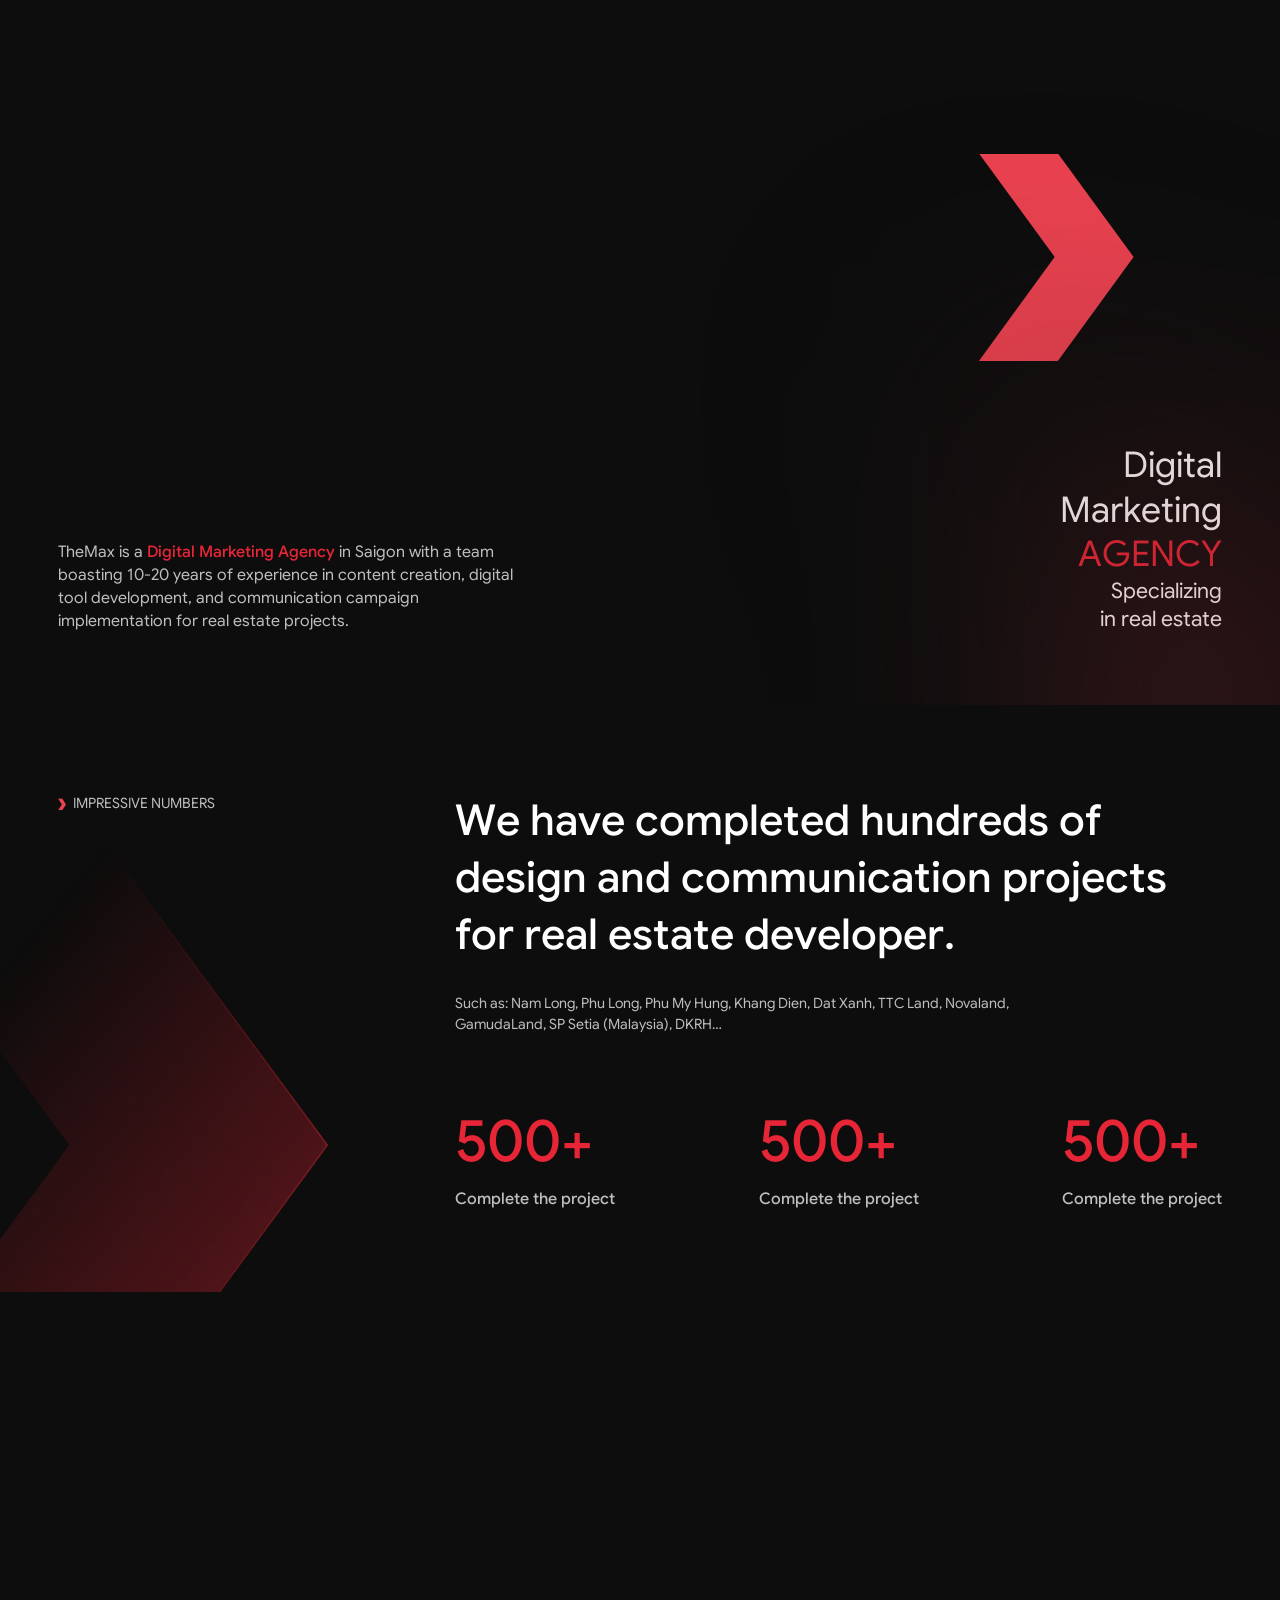
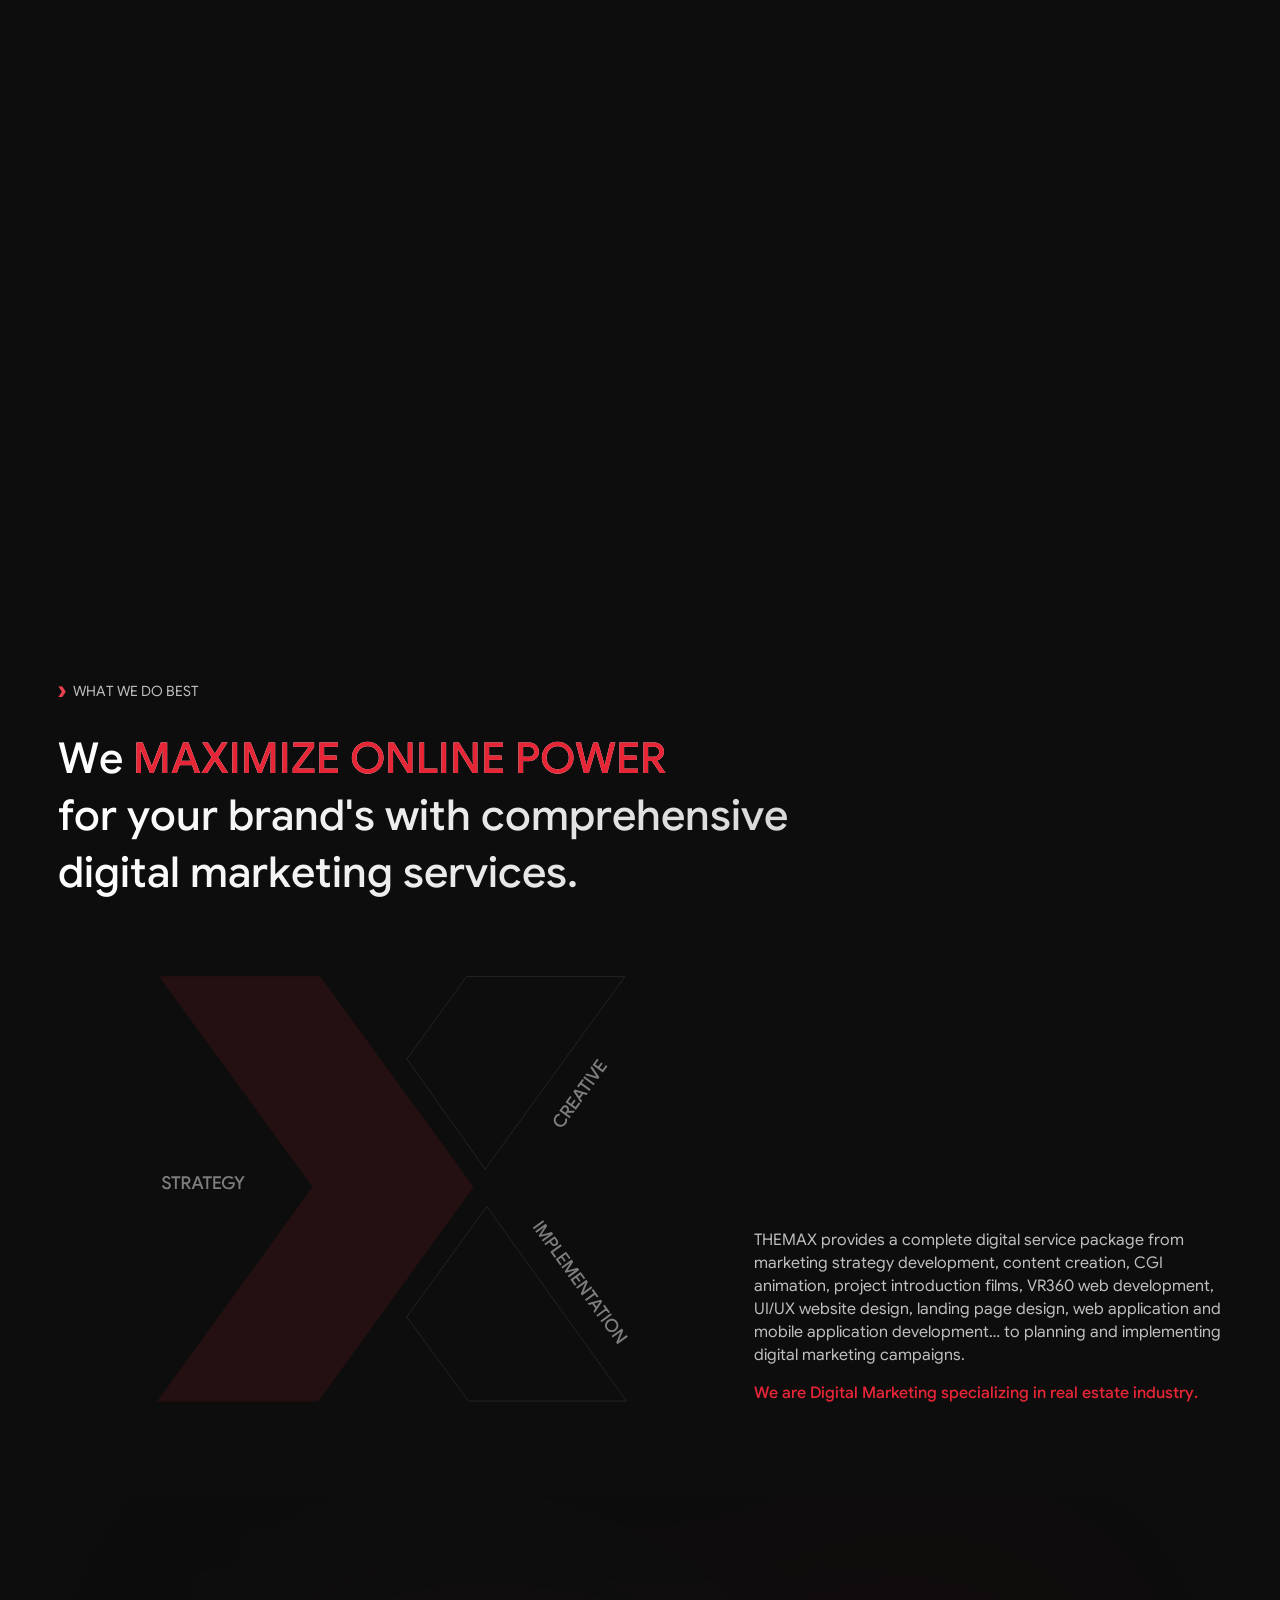
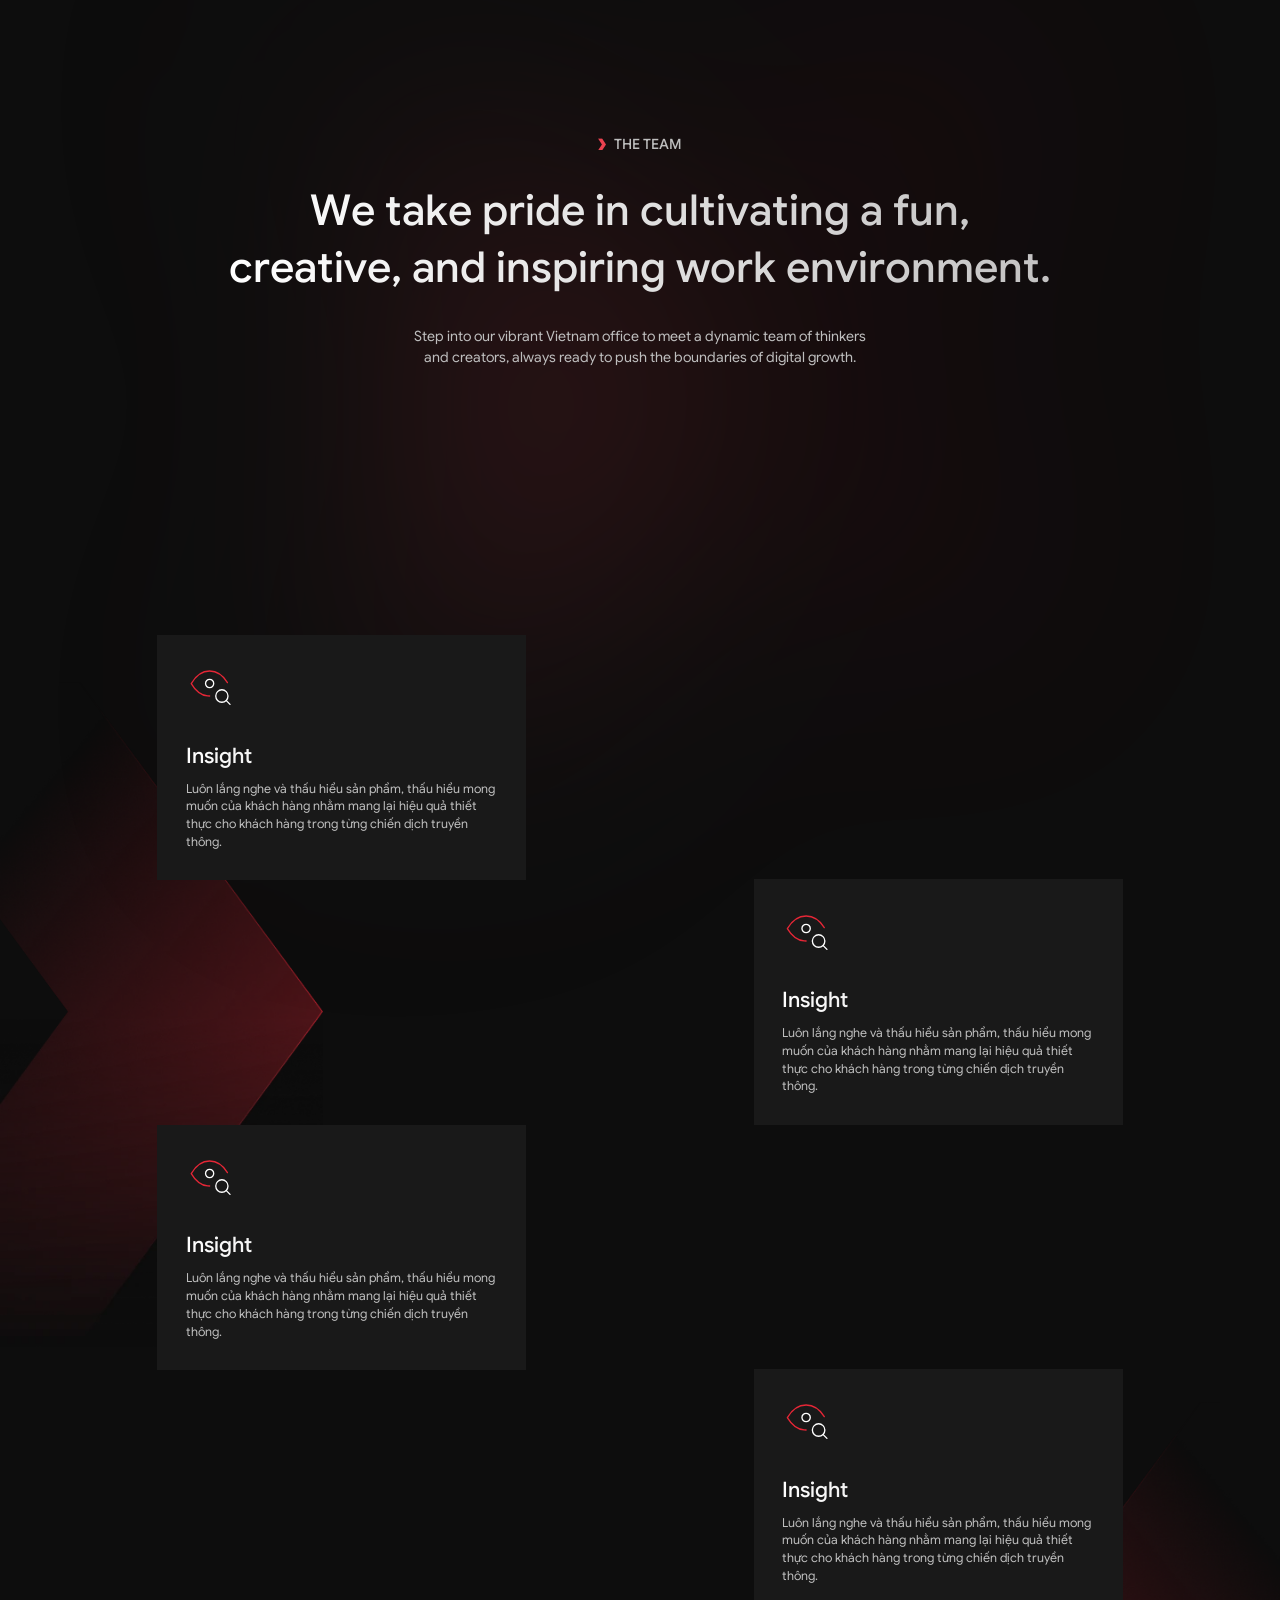
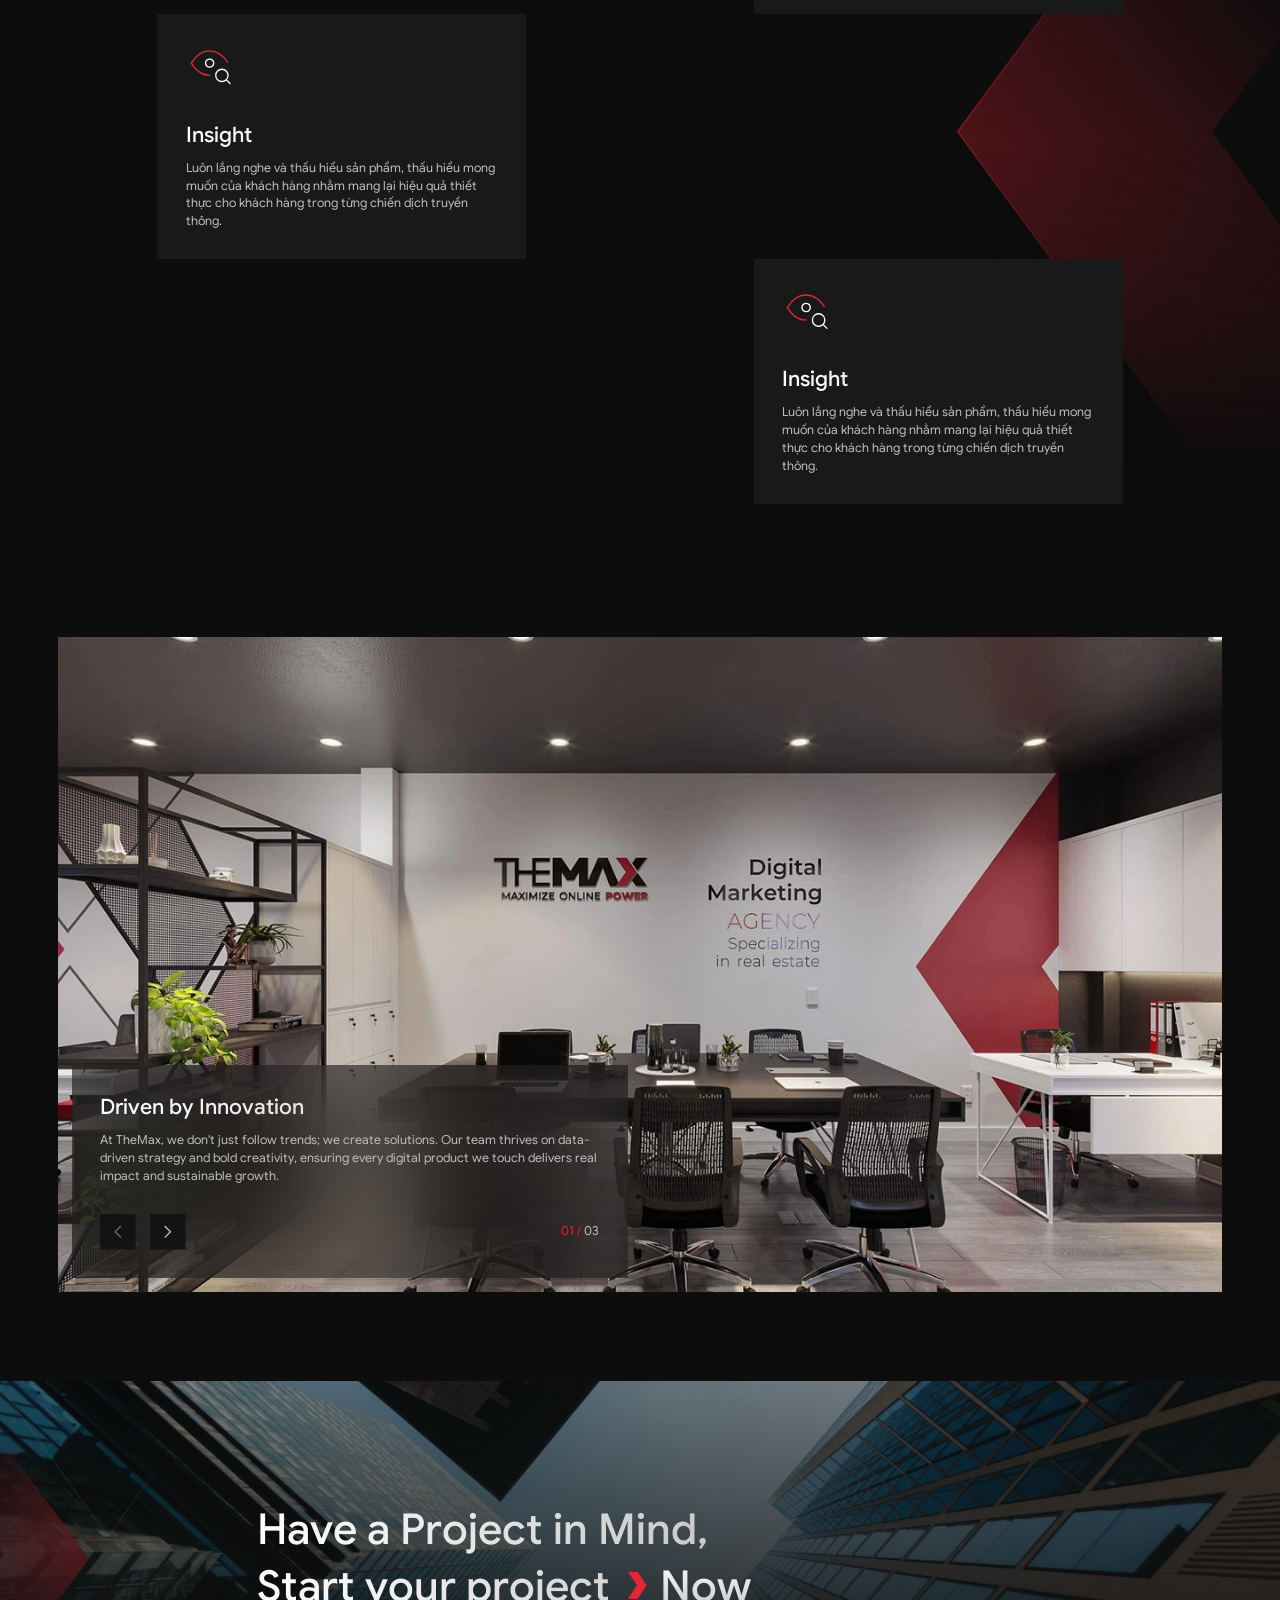
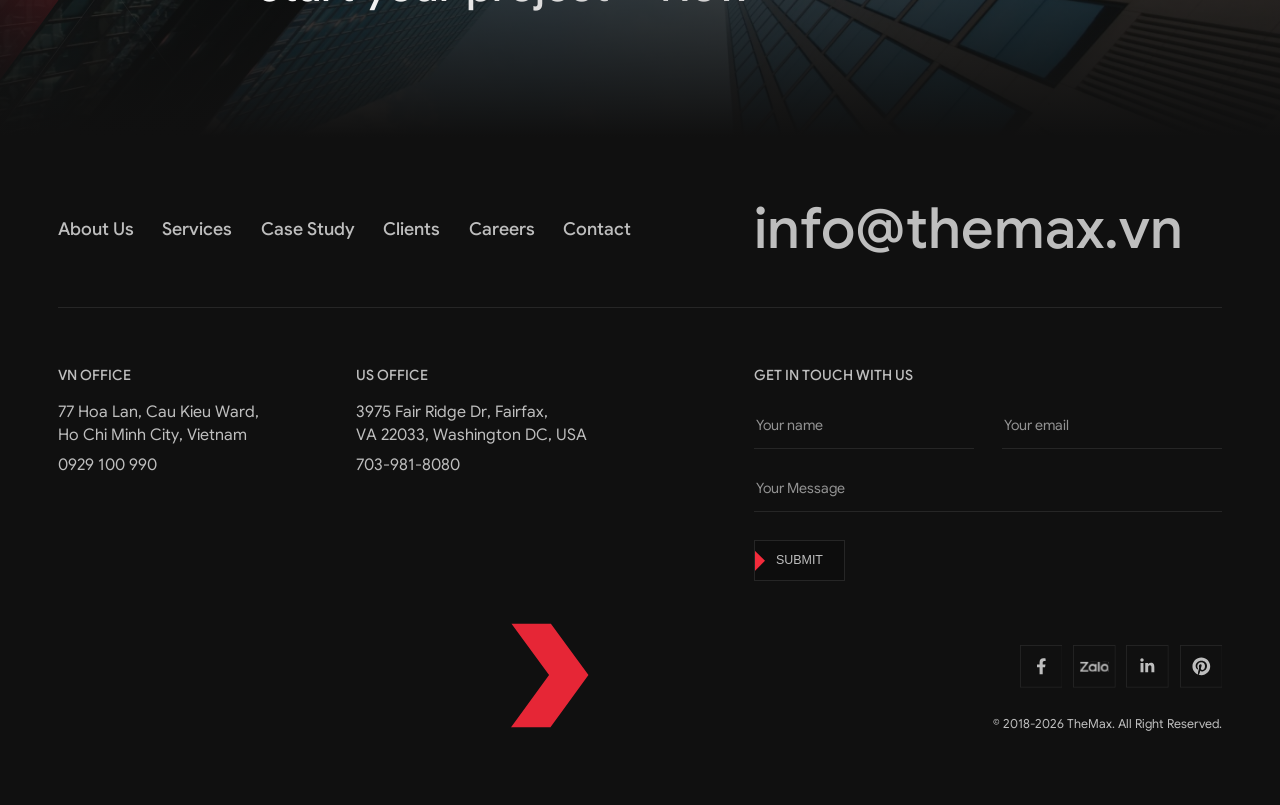
==== commit 98f65316: "update user" ====
--- a/aboutus.html
+++ b/aboutus.html
@@ -1,4 +1,4 @@
-<!DOCTYPE html>
+﻿<!DOCTYPE html>
 <html lang="en">
 
 <head>
@@ -12,26 +12,25 @@
 <body>
     <header>
         <div class="header">
-            </div>
-            <div class="grid container">
+            <div class="grid container" data-init>
                 <div class="header_logo svg_full">
                     <svg width="128" height="36" viewBox="0 0 128 36" fill="none" xmlns="http://www.w3.org/2000/svg">
                         <path
                             d="M86.8352 6.37714L78.4384 25.4057V6.37714H71.2704L64 17.1771L56.7296 6.37714H49.5616V29.6228H56.7296V17.4857L61.2352 24.48H64H66.7648L71.2704 17.4857V29.6228H76.5952H78.4384H84.6848L85.6064 27.2571L90.7264 14.0914L96.8704 29.6228H104.858L94.72 6.37714H86.8352Z"
-                            fill="white" />
+                            fill="currentColor" />
                         <path d="M119.808 18.9257L115.405 24.9943L118.784 29.6228H127.488L119.808 18.9257Z"
-                            fill="white" />
+                            fill="currentColor" />
                         <path d="M127.386 6.37714H118.682L115.405 10.9029L119.706 16.9714L127.386 6.37714Z"
-                            fill="white" />
+                            fill="currentColor" />
                         <path
                             d="M32.256 6.37714V9.35999V16.56H20.7872V6.37714H17.8176H10.6496H7.7824H0.512V9.35999H7.7824V29.6228H10.6496V9.35999H17.8176V16.56V19.44V29.6228H20.7872V19.44H32.256V26.64V29.6228H35.2256H46.7968V26.64H35.2256V19.44H46.7968V16.56H35.2256V9.35999H46.7968V6.37714H35.2256H32.256Z"
-                            fill="white" />
+                            fill="currentColor" />
                         <path
                             d="M110.694 6.37714H101.888L110.285 17.8971L101.786 29.6228H110.592L119.091 17.8971L110.694 6.37714Z"
                             fill="#EB4250" />
                     </svg>
                 </div>
-                <div class="header_title block_arrow txt_medium txt_16">
+                <div class="header_title block_arrow txt_medium txt_16 middle">
                     Digital Marketing Agency
                 </div>
                 <div class="header_menu">
@@ -41,18 +40,9 @@
                     </div>
                     <div class="header_menu_nav">
                         <div class="header_menu_nav_lang">
-                            <div class="header_menu_nav_lang_item txt_16 active hover_txt">
-                                <div class="hover_txt_grid">
-                                    <span class="init">EN</span>
-                                    <span class="active">EN</span>
-                                </div>
-
-                            </div>
-                            <div class="header_menu_nav_lang_item txt_16 hover_txt">
-                                <div class="hover_txt_grid">
-                                    <span class="init">VN</span>
-                                    <span class="active">VN</span>
-                                </div>
+                            <div class="header_menu_nav_lang_item txt_16 block_arrow txt_uppercase ">
+                                MAXIMIZE ONLINE <span class="cl_red">POWER</span>
+
                             </div>
                         </div>
                         <div class="header_menu_nav_content">
@@ -98,6 +88,7 @@
                             <div class="header_menu_nav_footer_tel txt_24 txt_medium cl_main">0929 100 990</div>
                         </div>
                     </div>
+                    <div class="header_menu_overlay"></div>
                 </div>
 
             </div>
@@ -105,7 +96,7 @@
     </header>
     <main class="main" data-namespace="aboutus">
 
-        <section class="about_hero">
+        <section class="about_hero" data-init>
             <div class="container">
                 <div class="about_hero_img svg_full">
                     <svg width="641" height="117" viewBox="0 0 641 117" fill="none" xmlns="http://www.w3.org/2000/svg"
@@ -208,24 +199,25 @@
                     </div>
                 </div>
                 <div class="about_impressive_right">
-                    <div class="about_impressive_right_title heading h2 cl_white">We have completed hundreds of design
+                    <div class="about_impressive_right_title heading h2 h4_mb cl_white">We have completed hundreds of
+                        design
                         and communication projects for real estate developer.</div>
                     <div class="about_impressive_right_des txt_16">Such as: Nam Long, Phu Long, Phu My Hung, Khang Dien,
                         Dat
                         Xanh, TTC Land, Novaland,<br>GamudaLand, SP Setia (Malaysia), DKRH…</div>
                     <div class="about_impressive_right_list">
                         <div class="about_impressive_right_list_item">
-                            <div class="about_impressive_right_list_item_num cl_red heading h1">500+</div>
+                            <div class="about_impressive_right_list_item_num cl_red heading h1 h1_mb">500+</div>
                             <div class="about_impressive_right_list_item_des txt_18 txt_medium">Complete the project
                             </div>
                         </div>
                         <div class="about_impressive_right_list_item">
-                            <div class="about_impressive_right_list_item_num cl_red heading h1">500+</div>
+                            <div class="about_impressive_right_list_item_num cl_red heading h1 h1_mb">500+</div>
                             <div class="about_impressive_right_list_item_des txt_18 txt_medium">Complete the project
                             </div>
                         </div>
                         <div class="about_impressive_right_list_item">
-                            <div class="about_impressive_right_list_item_num cl_red heading h1">500+</div>
+                            <div class="about_impressive_right_list_item_num cl_red heading h1 h1_mb">500+</div>
                             <div class="about_impressive_right_list_item_des txt_18 txt_medium">Complete the project
                             </div>
                         </div>
@@ -235,49 +227,56 @@
             </div>
         </section>
         <section class="about_company">
-            <div class="about_company_inner" style="background-image: url('/asset/image/company.webp');">
-                <!-- <img src="/asset/image/company.webp" alt=""> -->
+            <div class="about_company_inner middle" style="background-image: url('/asset/image/company.webp');">
+            </div>
+            <div class="about_company_inner mobile">
+                <img src="/asset/image/company_mb.webp" alt="">
             </div>
         </section>
         <section class="about_best">
             <div class="container">
                 <div class="about_best_subtitle block_arrow txt_16">WHAT WE DO BEST</div>
-                <div class="about_best_title h2 heading cl_linear">We <span class="cl_linear_red txt_uppercase">XIMIZE
+                <div class="about_best_title h2 h4_mb heading cl_linear">We <span
+                        class="cl_linear_red txt_uppercase">MAXIMIZE
                         ONLINE
                         POWER</span><br>
                     for your brand's with comprehensive<br>
                     digital marketing services.</div>
-            </div>
-            <div class="about_best_inner grid">
-                <div class="about_best_left">
-                    <svg width="536" height="478" viewBox="0 0 536 478" fill="none" xmlns="http://www.w3.org/2000/svg">
-                        <path d="M527.025 477.025H349.453L280.399 382.44L370.231 258.633L527.025 477.025Z"
-                            stroke="#262626" fill="transparent" />
-                        <path d="M525.136 0.5L368.354 216.774L280.614 92.9727L347.569 0.5H525.136Z" stroke="#262626"
-                            fill="transparent" />
-                        <path opacity="0.1"
-                            d="M183.009 0H2.10352L174.594 236.649L0 477.524H180.905L355.5 236.649L183.009 0Z"
-                            fill="#E62636" />
-                        <path
-                            d="M10.76 239.32C10 239.32 9.27333 239.173 8.58 238.88C7.88667 238.573 7.27333 238.127 6.74 237.54C6.22 236.953 5.83333 236.227 5.58 235.36L7.66 234.52C7.87333 235.293 8.24667 235.94 8.78 236.46C9.31333 236.98 9.98 237.24 10.78 237.24C11.2333 237.24 11.6533 237.16 12.04 237C12.44 236.84 12.76 236.607 13 236.3C13.24 235.98 13.36 235.593 13.36 235.14C13.36 234.713 13.26 234.353 13.06 234.06C12.86 233.753 12.54 233.48 12.1 233.24C11.66 232.987 11.1 232.74 10.42 232.5L9.52 232.18C9.13333 232.033 8.74 231.853 8.34 231.64C7.94 231.427 7.56667 231.167 7.22 230.86C6.88667 230.54 6.62 230.167 6.42 229.74C6.22 229.313 6.12 228.82 6.12 228.26C6.12 227.54 6.30667 226.887 6.68 226.3C7.06667 225.713 7.59333 225.247 8.26 224.9C8.94 224.54 9.72667 224.36 10.62 224.36C11.54 224.36 12.3067 224.527 12.92 224.86C13.5467 225.18 14.0333 225.567 14.38 226.02C14.74 226.473 14.9867 226.907 15.12 227.32L13.14 228.16C13.06 227.88 12.9133 227.607 12.7 227.34C12.5 227.073 12.2267 226.853 11.88 226.68C11.5467 226.493 11.1333 226.4 10.64 226.4C10.2133 226.4 9.82 226.48 9.46 226.64C9.11333 226.8 8.83333 227.02 8.62 227.3C8.40667 227.567 8.3 227.88 8.3 228.24C8.3 228.76 8.51333 229.187 8.94 229.52C9.36667 229.84 9.98667 230.133 10.8 230.4L11.72 230.72C12.1867 230.88 12.6467 231.073 13.1 231.3C13.5533 231.513 13.9667 231.793 14.34 232.14C14.7133 232.473 15.0067 232.887 15.22 233.38C15.4467 233.86 15.56 234.433 15.56 235.1C15.56 235.833 15.4133 236.473 15.12 237.02C14.84 237.553 14.46 237.993 13.98 238.34C13.5133 238.673 12.9933 238.92 12.42 239.08C11.86 239.24 11.3067 239.32 10.76 239.32ZM20.0756 239V225.86H22.2556V239H20.0756ZM16.0556 226.76V224.68H26.2556V226.76H16.0556ZM27.8898 239V224.68H32.9098C33.7898 224.68 34.5765 224.867 35.2698 225.24C35.9632 225.613 36.5098 226.127 36.9098 226.78C37.3232 227.433 37.5298 228.193 37.5298 229.06C37.5298 229.633 37.4098 230.18 37.1698 230.7C36.9432 231.22 36.6098 231.687 36.1698 232.1C35.7432 232.5 35.2165 232.813 34.5898 233.04C33.9765 233.267 33.2832 233.38 32.5098 233.38H29.0898V231.36H32.8498C33.3032 231.36 33.7098 231.26 34.0698 231.06C34.4432 230.86 34.7432 230.587 34.9698 230.24C35.1965 229.88 35.3098 229.48 35.3098 229.04C35.3098 228.653 35.2165 228.287 35.0298 227.94C34.8432 227.58 34.5698 227.293 34.2098 227.08C33.8632 226.853 33.4365 226.74 32.9298 226.74H30.0898V239H27.8898ZM31.2098 232.46L33.7098 232.42L38.1898 238.88V239H35.6498L31.2098 232.46ZM38.8852 239L44.2852 224.68H46.7852L52.2052 239H49.7852L46.1452 228.9L45.6052 227.26H45.4852L44.9452 228.9L41.3052 239H38.8852ZM45.3652 235.32V233.28H48.6852L49.4052 235.32H45.3652ZM41.4652 235.32L42.1852 233.28H45.3652V235.32H41.4652ZM55.3405 239V225.86H57.5205V239H55.3405ZM51.3205 226.76V224.68H61.5205V226.76H51.3205ZM63.1547 239V224.68H71.8347V226.76H65.3547V236.92H71.8347V239H63.1547ZM64.3547 232.88V230.8H71.1947V232.88H64.3547ZM80.3355 239.32C79.3088 239.32 78.3421 239.133 77.4355 238.76C76.5288 238.387 75.7288 237.867 75.0355 237.2C74.3555 236.52 73.8155 235.727 73.4155 234.82C73.0288 233.9 72.8355 232.907 72.8355 231.84C72.8355 230.773 73.0288 229.787 73.4155 228.88C73.8155 227.96 74.3555 227.167 75.0355 226.5C75.7288 225.82 76.5288 225.293 77.4355 224.92C78.3421 224.547 79.3088 224.36 80.3355 224.36C81.4288 224.36 82.4355 224.553 83.3555 224.94C84.2888 225.327 85.0688 225.867 85.6955 226.56L84.1755 228.06C83.8688 227.713 83.5155 227.42 83.1155 227.18C82.7288 226.94 82.3021 226.76 81.8355 226.64C81.3688 226.507 80.8688 226.44 80.3355 226.44C79.6288 226.44 78.9555 226.567 78.3155 226.82C77.6755 227.073 77.1088 227.44 76.6155 227.92C76.1355 228.387 75.7555 228.953 75.4755 229.62C75.1955 230.273 75.0555 231.013 75.0555 231.84C75.0555 232.667 75.1955 233.413 75.4755 234.08C75.7688 234.733 76.1555 235.3 76.6355 235.78C77.1288 236.247 77.6955 236.607 78.3355 236.86C78.9755 237.113 79.6488 237.24 80.3555 237.24C81.0088 237.24 81.6155 237.147 82.1755 236.96C82.7488 236.773 83.2488 236.507 83.6755 236.16C84.1021 235.813 84.4488 235.393 84.7155 234.9C84.9821 234.393 85.1488 233.827 85.2155 233.2H80.3155V231.26H87.2755C87.3021 231.42 87.3288 231.607 87.3555 231.82C87.3821 232.02 87.3955 232.213 87.3955 232.4V232.42C87.3955 233.447 87.2155 234.387 86.8555 235.24C86.5088 236.093 86.0221 236.827 85.3955 237.44C84.7688 238.04 84.0221 238.507 83.1555 238.84C82.3021 239.16 81.3621 239.32 80.3355 239.32ZM91.5173 239V231.36H93.6973V239H91.5173ZM86.6773 224.68H89.2773L92.5373 230.08H92.6573L95.8373 224.68H98.4573L93.6973 232.36H91.5173L86.6773 224.68Z"
-                            fill="#7D7D7D" />
-                        <path
-                            d="M421.809 282.297L433.394 273.88L434.688 275.66L423.102 284.077L421.809 282.297ZM424.743 286.335L436.328 277.918L438.068 280.313L431.706 290.101L431.777 290.198L443.064 287.189L444.804 289.584L433.219 298.001L431.949 296.254L438.502 291.492L440.627 290.097L440.557 289.999L429.492 292.872L428.469 291.464L434.62 281.828L434.55 281.731L432.565 283.321L426.012 288.082L424.743 286.335ZM434.863 300.264L446.448 291.847L449.34 295.827C449.849 296.528 450.161 297.275 450.274 298.066C450.398 298.849 450.312 299.604 450.015 300.33C449.738 301.059 449.248 301.679 448.547 302.188C447.857 302.69 447.116 302.964 446.326 303.01C445.544 303.068 444.794 302.92 444.077 302.568C443.37 302.208 442.762 301.677 442.253 300.976L440.066 297.967L441.749 296.744L443.971 299.802C444.276 300.223 444.621 300.516 445.006 300.682C445.401 300.84 445.793 300.893 446.183 300.84C446.592 300.79 446.953 300.652 447.266 300.424C447.579 300.197 447.816 299.901 447.979 299.535C448.15 299.18 448.221 298.791 448.193 298.366C448.165 297.942 447.998 297.519 447.692 297.098L446.058 294.849L436.156 302.044L434.863 300.264ZM441.573 309.5L453.158 301.083L454.451 302.863L444.549 310.057L448.17 315.041L446.487 316.263L441.573 309.5ZM447.526 317.693L459.111 309.276L464.213 316.298L462.53 317.521L458.721 312.279L450.502 318.25L454.311 323.493L452.628 324.716L447.526 317.693ZM453.182 315.067L454.865 313.844L458.886 319.378L457.203 320.6L453.182 315.067ZM453.938 326.518L465.523 318.101L467.263 320.496L460.901 330.285L460.972 330.382L472.259 327.373L473.999 329.767L462.414 338.185L461.144 336.437L467.697 331.676L469.822 330.28L469.752 330.183L458.687 333.055L457.664 331.648L463.815 322.012L463.745 321.915L461.76 323.505L455.207 328.266L453.938 326.518ZM464.058 340.447L475.643 332.03L480.745 339.053L479.062 340.275L475.253 335.033L467.034 341.005L470.842 346.247L469.16 347.47L464.058 340.447ZM469.714 337.821L471.397 336.598L475.417 342.132L473.735 343.355L469.714 337.821ZM470.47 349.273L482.055 340.856L483.583 342.959L478.881 354.385L478.952 354.482L481.114 352.763L487.392 348.201L488.673 349.965L477.088 358.382L475.748 356.538L480.699 344.535L480.628 344.438L478.466 346.158L471.751 351.036L470.47 349.273ZM480.411 362.956L491.041 355.232L492.323 356.996L481.692 364.719L480.411 362.956ZM487.95 352.509L489.633 351.286L495.629 359.538L493.946 360.761L487.95 352.509ZM483.517 367.23L498.276 363.182L499.745 365.205L491.346 378.006L489.924 376.049L495.955 367.167L496.964 365.766L496.894 365.669L495.25 366.196L484.939 369.188L483.517 367.23ZM490.303 370.31L491.953 369.111L493.905 371.797L492.677 373.578L490.303 370.31ZM488.01 367.155L490.084 366.538L491.953 369.111L490.303 370.31L488.01 367.155ZM493.189 380.543L503.819 372.819L505.101 374.583L494.47 382.307L493.189 380.543ZM500.728 370.096L502.411 368.874L508.406 377.126L506.724 378.348L500.728 370.096ZM497.782 386.865L509.367 378.448L510.66 380.228L499.075 388.645L497.782 386.865ZM504.395 396.511C503.768 395.648 503.344 394.736 503.124 393.775C502.912 392.825 502.885 391.881 503.043 390.942C503.212 389.995 503.548 389.108 504.052 388.281C504.566 387.446 505.243 386.723 506.085 386.111C506.926 385.5 507.818 385.083 508.76 384.86C509.713 384.629 510.66 384.583 511.602 384.723C512.555 384.855 513.451 385.168 514.288 385.664C515.134 386.17 515.871 386.855 516.498 387.718C517.124 388.581 517.544 389.487 517.756 390.437C517.969 391.387 517.99 392.335 517.821 393.282C517.671 394.232 517.335 395.119 516.813 395.943C516.309 396.77 515.637 397.49 514.796 398.101C513.954 398.712 513.057 399.133 512.104 399.364C511.17 399.598 510.222 399.644 509.262 399.501C508.32 399.361 507.43 399.044 506.592 398.548C505.754 398.053 505.022 397.374 504.395 396.511ZM506.077 395.288C506.649 396.076 507.346 396.649 508.167 397.008C508.997 397.378 509.877 397.513 510.81 397.412C511.742 397.312 512.64 396.948 513.503 396.321C514.376 395.686 515 394.945 515.373 394.097C515.756 393.242 515.9 392.362 515.805 391.459C515.717 390.567 515.387 389.728 514.815 388.94C514.25 388.163 513.554 387.59 512.725 387.22C511.895 386.85 511.015 386.716 510.082 386.816C509.161 386.909 508.263 387.272 507.39 387.907C506.527 388.534 505.903 389.276 505.52 390.131C505.136 390.987 504.992 391.866 505.087 392.769C505.183 393.672 505.513 394.512 506.077 395.288ZM510.238 404.01L521.823 395.593L523.352 397.696L518.65 409.122L518.72 409.219L520.883 407.5L527.161 402.938L528.442 404.702L516.857 413.119L515.517 411.275L520.467 399.272L520.397 399.175L518.235 400.895L511.52 405.773L510.238 404.01Z"
-                            fill="#7D7D7D" />
-                        <path
-                            d="M458.953 165.919C458.334 166.771 457.607 167.454 456.772 167.968C455.926 168.474 455.033 168.806 454.094 168.965C453.152 169.104 452.201 169.064 451.24 168.844C450.277 168.605 449.369 168.176 448.516 167.557C447.653 166.93 446.965 166.199 446.451 165.364C445.945 164.519 445.618 163.63 445.47 162.699C445.32 161.749 445.36 160.798 445.591 159.845C445.811 158.884 446.231 157.978 446.85 157.125C447.289 156.521 447.772 156.015 448.299 155.607C448.826 155.199 449.387 154.881 449.981 154.654C450.575 154.426 451.2 154.279 451.858 154.213L452.167 156.341C451.666 156.372 451.203 156.465 450.779 156.618C450.343 156.763 449.939 156.98 449.564 157.268C449.198 157.546 448.858 157.9 448.544 158.332C447.98 159.108 447.646 159.954 447.543 160.867C447.428 161.773 447.554 162.655 447.919 163.514C448.292 164.362 448.926 165.111 449.821 165.761C450.706 166.404 451.614 166.776 452.547 166.876C453.476 166.958 454.359 166.809 455.196 166.428C456.022 166.039 456.717 165.457 457.282 164.68C457.791 163.979 458.096 163.253 458.197 162.502C458.305 161.74 458.259 160.965 458.057 160.176L460.216 159.791C460.378 160.452 460.443 161.134 460.411 161.836C460.379 162.538 460.245 163.232 460.01 163.918C459.776 164.605 459.423 165.271 458.953 165.919ZM463.199 159.53L451.614 151.113L454.565 147.051C455.082 146.339 455.695 145.813 456.405 145.471C457.114 145.13 457.851 144.989 458.615 145.05C459.386 145.099 460.122 145.379 460.824 145.888C461.287 146.225 461.659 146.644 461.939 147.143C462.226 147.632 462.408 148.176 462.484 148.775C462.556 149.356 462.5 149.966 462.315 150.606C462.138 151.236 461.822 151.863 461.368 152.489L459.358 155.256L457.723 154.068L459.934 151.026C460.2 150.66 460.358 150.272 460.408 149.863C460.466 149.443 460.421 149.04 460.274 148.653C460.116 148.258 459.859 147.931 459.503 147.672C459.19 147.445 458.838 147.305 458.448 147.252C458.047 147.192 457.655 147.244 457.27 147.41C456.883 147.558 456.541 147.836 456.243 148.246L454.574 150.544L464.492 157.75L463.199 159.53ZM459.859 153L461.297 150.954L469.156 151.126L469.253 151.197L467.76 153.252L459.859 153ZM470.196 149.899L458.611 141.482L463.713 134.459L465.396 135.682L461.587 140.924L469.807 146.896L473.616 141.654L475.298 142.876L470.196 149.899ZM465.951 145.331L464.268 144.108L468.288 138.574L469.971 139.797L465.951 145.331ZM475.844 142.125L467.433 129.339L468.903 127.317L483.674 131.349L482.251 133.307L471.94 130.315L470.296 129.788L470.226 129.885L471.235 131.286L477.267 140.167L475.844 142.125ZM476.676 134.72L475.025 133.521L476.977 130.835L479.051 131.451L476.676 134.72ZM474.384 137.875L473.156 136.093L475.025 133.521L476.676 134.72L474.384 137.875ZM485.516 128.812L474.886 121.089L476.167 119.325L486.798 127.049L485.516 128.812ZM473.251 124.87L471.568 123.648L477.564 115.396L479.247 116.618L473.251 124.87ZM490.109 122.491L478.524 114.074L479.817 112.294L491.403 120.711L490.109 122.491ZM495.265 115.395L480.694 111.088L482.104 109.146L491.711 112.121L493.315 112.668L493.386 112.571L492.392 111.182L486.677 102.852L488.088 100.91L496.605 113.55L495.265 115.395ZM500.557 108.111L488.972 99.6939L494.074 92.6716L495.757 93.8942L491.948 99.1367L500.167 105.109L503.976 99.8661L505.659 101.089L500.557 108.111ZM496.311 103.543L494.628 102.32L498.649 96.7867L500.332 98.0092L496.311 103.543Z"
-                            fill="#7D7D7D" />
-                    </svg>
-
-
-                </div>
-                <div class="about_best_right txt_18">
-                    <div class="about_best_right_des">THEMAX provides a complete digital service package from marketing
-                        strategy development, content creation, CGI animation, project introduction films, VR360 web
-                        development, UI/UX website design, landing page design, web application and mobile application
-                        development… to planning and implementing digital marketing campaigns.</div>
-                    <div class="about_best_right_cap cl_red">We are Digital Marketing specializing in real estate
-                        industry.
+                <div class="about_best_inner grid">
+                    <div class="about_best_left svg_full">
+                        <svg width="536" height="478" viewBox="0 0 536 478" fill="none"
+                            xmlns="http://www.w3.org/2000/svg">
+                            <path d="M527.025 477.025H349.453L280.399 382.44L370.231 258.633L527.025 477.025Z"
+                                stroke="#262626" fill="transparent" />
+                            <path d="M525.136 0.5L368.354 216.774L280.614 92.9727L347.569 0.5H525.136Z" stroke="#262626"
+                                fill="transparent" />
+                            <path opacity="0.1"
+                                d="M183.009 0H2.10352L174.594 236.649L0 477.524H180.905L355.5 236.649L183.009 0Z"
+                                fill="#E62636" />
+                            <path
+                                d="M10.76 239.32C10 239.32 9.27333 239.173 8.58 238.88C7.88667 238.573 7.27333 238.127 6.74 237.54C6.22 236.953 5.83333 236.227 5.58 235.36L7.66 234.52C7.87333 235.293 8.24667 235.94 8.78 236.46C9.31333 236.98 9.98 237.24 10.78 237.24C11.2333 237.24 11.6533 237.16 12.04 237C12.44 236.84 12.76 236.607 13 236.3C13.24 235.98 13.36 235.593 13.36 235.14C13.36 234.713 13.26 234.353 13.06 234.06C12.86 233.753 12.54 233.48 12.1 233.24C11.66 232.987 11.1 232.74 10.42 232.5L9.52 232.18C9.13333 232.033 8.74 231.853 8.34 231.64C7.94 231.427 7.56667 231.167 7.22 230.86C6.88667 230.54 6.62 230.167 6.42 229.74C6.22 229.313 6.12 228.82 6.12 228.26C6.12 227.54 6.30667 226.887 6.68 226.3C7.06667 225.713 7.59333 225.247 8.26 224.9C8.94 224.54 9.72667 224.36 10.62 224.36C11.54 224.36 12.3067 224.527 12.92 224.86C13.5467 225.18 14.0333 225.567 14.38 226.02C14.74 226.473 14.9867 226.907 15.12 227.32L13.14 228.16C13.06 227.88 12.9133 227.607 12.7 227.34C12.5 227.073 12.2267 226.853 11.88 226.68C11.5467 226.493 11.1333 226.4 10.64 226.4C10.2133 226.4 9.82 226.48 9.46 226.64C9.11333 226.8 8.83333 227.02 8.62 227.3C8.40667 227.567 8.3 227.88 8.3 228.24C8.3 228.76 8.51333 229.187 8.94 229.52C9.36667 229.84 9.98667 230.133 10.8 230.4L11.72 230.72C12.1867 230.88 12.6467 231.073 13.1 231.3C13.5533 231.513 13.9667 231.793 14.34 232.14C14.7133 232.473 15.0067 232.887 15.22 233.38C15.4467 233.86 15.56 234.433 15.56 235.1C15.56 235.833 15.4133 236.473 15.12 237.02C14.84 237.553 14.46 237.993 13.98 238.34C13.5133 238.673 12.9933 238.92 12.42 239.08C11.86 239.24 11.3067 239.32 10.76 239.32ZM20.0756 239V225.86H22.2556V239H20.0756ZM16.0556 226.76V224.68H26.2556V226.76H16.0556ZM27.8898 239V224.68H32.9098C33.7898 224.68 34.5765 224.867 35.2698 225.24C35.9632 225.613 36.5098 226.127 36.9098 226.78C37.3232 227.433 37.5298 228.193 37.5298 229.06C37.5298 229.633 37.4098 230.18 37.1698 230.7C36.9432 231.22 36.6098 231.687 36.1698 232.1C35.7432 232.5 35.2165 232.813 34.5898 233.04C33.9765 233.267 33.2832 233.38 32.5098 233.38H29.0898V231.36H32.8498C33.3032 231.36 33.7098 231.26 34.0698 231.06C34.4432 230.86 34.7432 230.587 34.9698 230.24C35.1965 229.88 35.3098 229.48 35.3098 229.04C35.3098 228.653 35.2165 228.287 35.0298 227.94C34.8432 227.58 34.5698 227.293 34.2098 227.08C33.8632 226.853 33.4365 226.74 32.9298 226.74H30.0898V239H27.8898ZM31.2098 232.46L33.7098 232.42L38.1898 238.88V239H35.6498L31.2098 232.46ZM38.8852 239L44.2852 224.68H46.7852L52.2052 239H49.7852L46.1452 228.9L45.6052 227.26H45.4852L44.9452 228.9L41.3052 239H38.8852ZM45.3652 235.32V233.28H48.6852L49.4052 235.32H45.3652ZM41.4652 235.32L42.1852 233.28H45.3652V235.32H41.4652ZM55.3405 239V225.86H57.5205V239H55.3405ZM51.3205 226.76V224.68H61.5205V226.76H51.3205ZM63.1547 239V224.68H71.8347V226.76H65.3547V236.92H71.8347V239H63.1547ZM64.3547 232.88V230.8H71.1947V232.88H64.3547ZM80.3355 239.32C79.3088 239.32 78.3421 239.133 77.4355 238.76C76.5288 238.387 75.7288 237.867 75.0355 237.2C74.3555 236.52 73.8155 235.727 73.4155 234.82C73.0288 233.9 72.8355 232.907 72.8355 231.84C72.8355 230.773 73.0288 229.787 73.4155 228.88C73.8155 227.96 74.3555 227.167 75.0355 226.5C75.7288 225.82 76.5288 225.293 77.4355 224.92C78.3421 224.547 79.3088 224.36 80.3355 224.36C81.4288 224.36 82.4355 224.553 83.3555 224.94C84.2888 225.327 85.0688 225.867 85.6955 226.56L84.1755 228.06C83.8688 227.713 83.5155 227.42 83.1155 227.18C82.7288 226.94 82.3021 226.76 81.8355 226.64C81.3688 226.507 80.8688 226.44 80.3355 226.44C79.6288 226.44 78.9555 226.567 78.3155 226.82C77.6755 227.073 77.1088 227.44 76.6155 227.92C76.1355 228.387 75.7555 228.953 75.4755 229.62C75.1955 230.273 75.0555 231.013 75.0555 231.84C75.0555 232.667 75.1955 233.413 75.4755 234.08C75.7688 234.733 76.1555 235.3 76.6355 235.78C77.1288 236.247 77.6955 236.607 78.3355 236.86C78.9755 237.113 79.6488 237.24 80.3555 237.24C81.0088 237.24 81.6155 237.147 82.1755 236.96C82.7488 236.773 83.2488 236.507 83.6755 236.16C84.1021 235.813 84.4488 235.393 84.7155 234.9C84.9821 234.393 85.1488 233.827 85.2155 233.2H80.3155V231.26H87.2755C87.3021 231.42 87.3288 231.607 87.3555 231.82C87.3821 232.02 87.3955 232.213 87.3955 232.4V232.42C87.3955 233.447 87.2155 234.387 86.8555 235.24C86.5088 236.093 86.0221 236.827 85.3955 237.44C84.7688 238.04 84.0221 238.507 83.1555 238.84C82.3021 239.16 81.3621 239.32 80.3355 239.32ZM91.5173 239V231.36H93.6973V239H91.5173ZM86.6773 224.68H89.2773L92.5373 230.08H92.6573L95.8373 224.68H98.4573L93.6973 232.36H91.5173L86.6773 224.68Z"
+                                fill="#7D7D7D" />
+                            <path
+                                d="M421.809 282.297L433.394 273.88L434.688 275.66L423.102 284.077L421.809 282.297ZM424.743 286.335L436.328 277.918L438.068 280.313L431.706 290.101L431.777 290.198L443.064 287.189L444.804 289.584L433.219 298.001L431.949 296.254L438.502 291.492L440.627 290.097L440.557 289.999L429.492 292.872L428.469 291.464L434.62 281.828L434.55 281.731L432.565 283.321L426.012 288.082L424.743 286.335ZM434.863 300.264L446.448 291.847L449.34 295.827C449.849 296.528 450.161 297.275 450.274 298.066C450.398 298.849 450.312 299.604 450.015 300.33C449.738 301.059 449.248 301.679 448.547 302.188C447.857 302.69 447.116 302.964 446.326 303.01C445.544 303.068 444.794 302.92 444.077 302.568C443.37 302.208 442.762 301.677 442.253 300.976L440.066 297.967L441.749 296.744L443.971 299.802C444.276 300.223 444.621 300.516 445.006 300.682C445.401 300.84 445.793 300.893 446.183 300.84C446.592 300.79 446.953 300.652 447.266 300.424C447.579 300.197 447.816 299.901 447.979 299.535C448.15 299.18 448.221 298.791 448.193 298.366C448.165 297.942 447.998 297.519 447.692 297.098L446.058 294.849L436.156 302.044L434.863 300.264ZM441.573 309.5L453.158 301.083L454.451 302.863L444.549 310.057L448.17 315.041L446.487 316.263L441.573 309.5ZM447.526 317.693L459.111 309.276L464.213 316.298L462.53 317.521L458.721 312.279L450.502 318.25L454.311 323.493L452.628 324.716L447.526 317.693ZM453.182 315.067L454.865 313.844L458.886 319.378L457.203 320.6L453.182 315.067ZM453.938 326.518L465.523 318.101L467.263 320.496L460.901 330.285L460.972 330.382L472.259 327.373L473.999 329.767L462.414 338.185L461.144 336.437L467.697 331.676L469.822 330.28L469.752 330.183L458.687 333.055L457.664 331.648L463.815 322.012L463.745 321.915L461.76 323.505L455.207 328.266L453.938 326.518ZM464.058 340.447L475.643 332.03L480.745 339.053L479.062 340.275L475.253 335.033L467.034 341.005L470.842 346.247L469.16 347.47L464.058 340.447ZM469.714 337.821L471.397 336.598L475.417 342.132L473.735 343.355L469.714 337.821ZM470.47 349.273L482.055 340.856L483.583 342.959L478.881 354.385L478.952 354.482L481.114 352.763L487.392 348.201L488.673 349.965L477.088 358.382L475.748 356.538L480.699 344.535L480.628 344.438L478.466 346.158L471.751 351.036L470.47 349.273ZM480.411 362.956L491.041 355.232L492.323 356.996L481.692 364.719L480.411 362.956ZM487.95 352.509L489.633 351.286L495.629 359.538L493.946 360.761L487.95 352.509ZM483.517 367.23L498.276 363.182L499.745 365.205L491.346 378.006L489.924 376.049L495.955 367.167L496.964 365.766L496.894 365.669L495.25 366.196L484.939 369.188L483.517 367.23ZM490.303 370.31L491.953 369.111L493.905 371.797L492.677 373.578L490.303 370.31ZM488.01 367.155L490.084 366.538L491.953 369.111L490.303 370.31L488.01 367.155ZM493.189 380.543L503.819 372.819L505.101 374.583L494.47 382.307L493.189 380.543ZM500.728 370.096L502.411 368.874L508.406 377.126L506.724 378.348L500.728 370.096ZM497.782 386.865L509.367 378.448L510.66 380.228L499.075 388.645L497.782 386.865ZM504.395 396.511C503.768 395.648 503.344 394.736 503.124 393.775C502.912 392.825 502.885 391.881 503.043 390.942C503.212 389.995 503.548 389.108 504.052 388.281C504.566 387.446 505.243 386.723 506.085 386.111C506.926 385.5 507.818 385.083 508.76 384.86C509.713 384.629 510.66 384.583 511.602 384.723C512.555 384.855 513.451 385.168 514.288 385.664C515.134 386.17 515.871 386.855 516.498 387.718C517.124 388.581 517.544 389.487 517.756 390.437C517.969 391.387 517.99 392.335 517.821 393.282C517.671 394.232 517.335 395.119 516.813 395.943C516.309 396.77 515.637 397.49 514.796 398.101C513.954 398.712 513.057 399.133 512.104 399.364C511.17 399.598 510.222 399.644 509.262 399.501C508.32 399.361 507.43 399.044 506.592 398.548C505.754 398.053 505.022 397.374 504.395 396.511ZM506.077 395.288C506.649 396.076 507.346 396.649 508.167 397.008C508.997 397.378 509.877 397.513 510.81 397.412C511.742 397.312 512.64 396.948 513.503 396.321C514.376 395.686 515 394.945 515.373 394.097C515.756 393.242 515.9 392.362 515.805 391.459C515.717 390.567 515.387 389.728 514.815 388.94C514.25 388.163 513.554 387.59 512.725 387.22C511.895 386.85 511.015 386.716 510.082 386.816C509.161 386.909 508.263 387.272 507.39 387.907C506.527 388.534 505.903 389.276 505.52 390.131C505.136 390.987 504.992 391.866 505.087 392.769C505.183 393.672 505.513 394.512 506.077 395.288ZM510.238 404.01L521.823 395.593L523.352 397.696L518.65 409.122L518.72 409.219L520.883 407.5L527.161 402.938L528.442 404.702L516.857 413.119L515.517 411.275L520.467 399.272L520.397 399.175L518.235 400.895L511.52 405.773L510.238 404.01Z"
+                                fill="#7D7D7D" />
+                            <path
+                                d="M458.953 165.919C458.334 166.771 457.607 167.454 456.772 167.968C455.926 168.474 455.033 168.806 454.094 168.965C453.152 169.104 452.201 169.064 451.24 168.844C450.277 168.605 449.369 168.176 448.516 167.557C447.653 166.93 446.965 166.199 446.451 165.364C445.945 164.519 445.618 163.63 445.47 162.699C445.32 161.749 445.36 160.798 445.591 159.845C445.811 158.884 446.231 157.978 446.85 157.125C447.289 156.521 447.772 156.015 448.299 155.607C448.826 155.199 449.387 154.881 449.981 154.654C450.575 154.426 451.2 154.279 451.858 154.213L452.167 156.341C451.666 156.372 451.203 156.465 450.779 156.618C450.343 156.763 449.939 156.98 449.564 157.268C449.198 157.546 448.858 157.9 448.544 158.332C447.98 159.108 447.646 159.954 447.543 160.867C447.428 161.773 447.554 162.655 447.919 163.514C448.292 164.362 448.926 165.111 449.821 165.761C450.706 166.404 451.614 166.776 452.547 166.876C453.476 166.958 454.359 166.809 455.196 166.428C456.022 166.039 456.717 165.457 457.282 164.68C457.791 163.979 458.096 163.253 458.197 162.502C458.305 161.74 458.259 160.965 458.057 160.176L460.216 159.791C460.378 160.452 460.443 161.134 460.411 161.836C460.379 162.538 460.245 163.232 460.01 163.918C459.776 164.605 459.423 165.271 458.953 165.919ZM463.199 159.53L451.614 151.113L454.565 147.051C455.082 146.339 455.695 145.813 456.405 145.471C457.114 145.13 457.851 144.989 458.615 145.05C459.386 145.099 460.122 145.379 460.824 145.888C461.287 146.225 461.659 146.644 461.939 147.143C462.226 147.632 462.408 148.176 462.484 148.775C462.556 149.356 462.5 149.966 462.315 150.606C462.138 151.236 461.822 151.863 461.368 152.489L459.358 155.256L457.723 154.068L459.934 151.026C460.2 150.66 460.358 150.272 460.408 149.863C460.466 149.443 460.421 149.04 460.274 148.653C460.116 148.258 459.859 147.931 459.503 147.672C459.19 147.445 458.838 147.305 458.448 147.252C458.047 147.192 457.655 147.244 457.27 147.41C456.883 147.558 456.541 147.836 456.243 148.246L454.574 150.544L464.492 157.75L463.199 159.53ZM459.859 153L461.297 150.954L469.156 151.126L469.253 151.197L467.76 153.252L459.859 153ZM470.196 149.899L458.611 141.482L463.713 134.459L465.396 135.682L461.587 140.924L469.807 146.896L473.616 141.654L475.298 142.876L470.196 149.899ZM465.951 145.331L464.268 144.108L468.288 138.574L469.971 139.797L465.951 145.331ZM475.844 142.125L467.433 129.339L468.903 127.317L483.674 131.349L482.251 133.307L471.94 130.315L470.296 129.788L470.226 129.885L471.235 131.286L477.267 140.167L475.844 142.125ZM476.676 134.72L475.025 133.521L476.977 130.835L479.051 131.451L476.676 134.72ZM474.384 137.875L473.156 136.093L475.025 133.521L476.676 134.72L474.384 137.875ZM485.516 128.812L474.886 121.089L476.167 119.325L486.798 127.049L485.516 128.812ZM473.251 124.87L471.568 123.648L477.564 115.396L479.247 116.618L473.251 124.87ZM490.109 122.491L478.524 114.074L479.817 112.294L491.403 120.711L490.109 122.491ZM495.265 115.395L480.694 111.088L482.104 109.146L491.711 112.121L493.315 112.668L493.386 112.571L492.392 111.182L486.677 102.852L488.088 100.91L496.605 113.55L495.265 115.395ZM500.557 108.111L488.972 99.6939L494.074 92.6716L495.757 93.8942L491.948 99.1367L500.167 105.109L503.976 99.8661L505.659 101.089L500.557 108.111ZM496.311 103.543L494.628 102.32L498.649 96.7867L500.332 98.0092L496.311 103.543Z"
+                                fill="#7D7D7D" />
+                        </svg>
+
+
+                    </div>
+                    <div class="about_best_right txt_18">
+                        <div class="about_best_right_des">THEMAX provides a complete digital service package from
+                            marketing
+                            strategy development, content creation, CGI animation, project introduction films, VR360 web
+                            development, UI/UX website design, landing page design, web application and mobile
+                            application
+                            development… to planning and implementing digital marketing campaigns.</div>
+                        <div class="about_best_right_cap cl_red txt_medium">We are Digital Marketing specializing in
+                            real estate
+                            industry.
+                        </div>
                     </div>
                 </div>
             </div>
@@ -285,7 +284,7 @@
         <section class="about_team">
             <div class="container">
                 <div class="about_team_subtitle txt_uppercase txt_16 block_arrow txt_medium">THE TEAM</div>
-                <div class="about_team_title txt_center h2 heading cl_linear">We take pride in cultivating a fun,
+                <div class="about_team_title txt_center h2 h4_mb heading cl_linear">We take pride in cultivating a fun,
                     creative,
                     and
                     inspiring work
@@ -295,10 +294,10 @@
                     thinkers<br>
                     and creators, always ready to push the boundaries of digital growth.</div>
                 <div class="about_team_content">
-                    <div class="about_team_content_bgleft img_full">
+                    <div class="about_team_content_bgleft middle img_full">
                         <img src="/asset/image/pattern_left.webp" alt="">
                     </div>
-                    <div class="about_team_content_bgright img_full">
+                    <div class="about_team_content_bgright middle img_full">
                         <img src="/asset/image/pattern_right.webp" alt="">
                     </div>
                     <div class="about_team_content_inner grid">
@@ -469,14 +468,67 @@
             <div class="about_cta_img img_full">
                 <img src="/asset/image/img_cta.webp" alt="">
             </div>
-            <div class="about_cta_inner_bg img_full">
-                <img src="/asset/image/bg_cta.webp" alt="">
+            <div class="about_cta_inner_bg">
+                <svg class="about_cta_bg_red" width="100" height="273" viewBox="0 0 100 273" fill="none"
+                    xmlns="http://www.w3.org/2000/svg">
+                    <g clip-path="url(#clip0_1742_4330)">
+                        <path
+                            d="M-141.577 -191.969H-395.053L-153.367 136.065L-398 469.957H-144.525L100.109 136.065L-141.577 -191.969Z"
+                            fill="url(#paint0_radial_1742_4330)" />
+                    </g>
+                    <defs>
+                        <radialGradient id="paint0_radial_1742_4330" cx="0" cy="0" r="1"
+                            gradientTransform="matrix(-249.054 330.963 -249.071 -187.403 100.109 138.994)"
+                            gradientUnits="userSpaceOnUse">
+                            <stop stop-color="#E62636" />
+                            <stop offset="0.504728" stop-color="#E62636" stop-opacity="0.05" />
+                        </radialGradient>
+                        <clipPath id="clip0_1742_4330">
+                            <rect width="100" height="273" fill="white" />
+                        </clipPath>
+                    </defs>
+                </svg>
+
+                <svg class="about_cta_bg_top" width="243" height="171" viewBox="0 0 243 171" fill="none"
+                    xmlns="http://www.w3.org/2000/svg">
+                    <g clip-path="url(#clip0_cta_top)">
+                        <path d="M338.383 -130.719L117.811 170.278L-5.68018 -2.09668L88.4595 -130.719H338.383Z"
+                            stroke="url(#paint0_cta_top)" stroke-width="0.5" />
+                    </g>
+                    <defs>
+                        <linearGradient id="paint0_cta_top" x1="199.4" y1="-130.969" x2="47.985" y2="74.231"
+                            gradientUnits="userSpaceOnUse">
+                            <stop offset="0.6" stop-color="white" stop-opacity="0" />
+                            <stop offset="1" stop-color="white" stop-opacity="0.5" />
+                        </linearGradient>
+                        <clipPath id="clip0_cta_top">
+                            <rect width="243" height="171" fill="white" />
+                        </clipPath>
+                    </defs>
+                </svg>
+                <svg class="about_cta_bg_bot" width="248" height="174" viewBox="0 0 248 174" fill="none"
+                    xmlns="http://www.w3.org/2000/svg">
+                    <g clip-path="url(#clip0_cta_bot)">
+                        <path d="M340.779 304.706H90.8535L-6.23242 173.155L120.201 0.775391L340.779 304.706Z"
+                            stroke="url(#paint0_cta_bot)" stroke-width="0.5" />
+                    </g>
+                    <defs>
+                        <linearGradient id="paint0_cta_bot" x1="50.4634" y1="93.9684" x2="204.36" y2="304.96"
+                            gradientUnits="userSpaceOnUse">
+                            <stop stop-color="white" stop-opacity="0.5" />
+                            <stop offset="0.396285" stop-color="white" stop-opacity="0" />
+                        </linearGradient>
+                        <clipPath id="clip0_cta_bot">
+                            <rect width="248" height="175" fill="white" />
+                        </clipPath>
+                    </defs>
+                </svg>
             </div>
             <div class="about_cta_inner_overlay"></div>
             <div class="container grid">
-                <div class=" about_cta_inner_content h2 heading cl_linear">
+                <div class=" about_cta_inner_content h2 h5_mb heading cl_linear">
                     Have a Project in Mind,
-                    Start your project <span>Now</span> <span class="cl_red">Tell Us</span>
+                    Start your project <span class=" middle">Now</span> <span class="cl_red middle">Tell Us</span>
                     <div class="about_cta_inner_content_icon svg_full">
                         <svg width="21" height="30" viewBox="0 0 21 30" fill="none" xmlns="http://www.w3.org/2000/svg">
                             <path
@@ -495,44 +547,44 @@
                 <div class="footer_top">
                     <div class="grid">
                         <div class="footer_top_menu">
-                            <a href="#" class="footer_top_menu_item heading h6 cl_be hover_txt">
+                            <a href="/aboutus.html" class="footer_top_menu_item heading h6 cl_be hover_txt">
                                 <div class="hover_txt_grid">
                                     <span class="init">About Us</span>
                                     <span class="active">About Us</span>
                                 </div>
                             </a>
-                            <a href="#" class="footer_top_menu_item heading h6 cl_be hover_txt">
+                            <a href="/service.html" class="footer_top_menu_item heading h6 cl_be hover_txt">
                                 <div class="hover_txt_grid">
                                     <span class="init">Services</span>
                                     <span class="active">Services</span>
                                 </div>
                             </a>
-                            <a href="#" class="footer_top_menu_item heading h6 cl_be hover_txt">
+                            <a href="/case-study.html" class="footer_top_menu_item heading h6 cl_be hover_txt">
                                 <div class="hover_txt_grid">
                                     <span class="init">Case Study</span>
                                     <span class="active">Case Study</span>
                                 </div>
                             </a>
-                            <a href="#" class="footer_top_menu_item heading h6 cl_be hover_txt">
+                            <a href="/our-client.html" class="footer_top_menu_item heading h6 cl_be hover_txt">
                                 <div class="hover_txt_grid">
                                     <span class="init">Clients</span>
                                     <span class="active">Clients</span>
                                 </div>
                             </a>
-                            <a href="#" class="footer_top_menu_item heading h6 cl_be hover_txt">
+                            <a href="/career.html" class="footer_top_menu_item heading h6 cl_be hover_txt">
                                 <div class="hover_txt_grid">
                                     <span class="init">Careers</span>
                                     <span class="active">Careers</span>
                                 </div>
                             </a>
-                            <a href="#" class="footer_top_menu_item heading h6 cl_be hover_txt">
+                            <a href="/contact.html" class="footer_top_menu_item heading h6 cl_be hover_txt">
                                 <div class="hover_txt_grid">
                                     <span class="init">Contact</span>
                                     <span class="active">Contact</span>
                                 </div>
                             </a>
                         </div>
-                        <div class="footer_top_email h1 heading">info@themax.vn</div>
+                        <div class="footer_top_email h1 heading h3_mb">info@themax.vn</div>
                     </div>
                 </div>
                 <div class="footer_content">
@@ -550,7 +602,8 @@
                             <div class="footer_content_address_tel txt_18">703-981-8080</div>
                         </div>
                         <div class="footer_content_form">
-                            <div class="footer_form_title txt_16 txt_uppercase heading cl_be txt_16 txt_medium">GET IN
+                            <div class="footer_form_title txt_16 txt_uppercase heading cl_be txt_16 txt_medium">GET
+                                IN
                                 TOUCH WITH US</div>
                             <form class="footer_form">
                                 <div class="footer_form_row">
@@ -580,7 +633,7 @@
                                 xmlns="http://www.w3.org/2000/svg" xmlns:xlink="http://www.w3.org/1999/xlink">
 
                                 <defs>
-                                    <!-- Tạo mặt nạ bằng các nét chữ màu trắng -->
+                                    <!-- Táº¡o máº·t náº¡ báº±ng cÃ¡c nÃ©t chá»¯ mÃ u tráº¯ng -->
                                     <mask id="video-mask">
                                         <path
                                             d="M435.777 0L393.388 95.7474V0H357.202L320.5 54.3431L283.798 0H247.612V116.967H283.798V55.8958L306.543 91.0894H320.5H334.457L357.202 55.8958V116.967H384.083H393.388H424.921L429.573 105.063L455.42 38.8165L486.436 116.967H526.757L475.581 0H435.777Z"
@@ -595,14 +648,14 @@
                                     </mask>
                                 </defs>
 
-                                <!-- Lồng video vào trong SVG, chỉ hiển thị qua mặt nạ chữ trắng -->
+                                <!-- Lá»“ng video vÃ o trong SVG, chá»‰ hiá»ƒn thá»‹ qua máº·t náº¡ chá»¯ tráº¯ng -->
                                 <foreignObject width="100%" height="100%" mask="url(#video-mask)">
-                                    <!-- Thêm thẻ video với đường dẫn của bạn, style để video phủ vừa với SVG -->
+                                    <!-- ThÃªm tháº» video vá»›i Ä‘Æ°á»ng dáº«n cá»§a báº¡n, style Ä‘á»ƒ video phá»§ vá»«a vá»›i SVG -->
                                     <video src="/asset/image/video_button.mp4" autoplay loop muted playsinline
                                         style="width: 100%; height: 100%; object-fit: cover;"></video>
                                 </foreignObject>
 
-                                <!-- Vẽ phần màu đỏ lên trên cùng (video sẽ không đè lên phần này) -->
+                                <!-- Váº½ pháº§n mÃ u Ä‘á» lÃªn trÃªn cÃ¹ng (video sáº½ khÃ´ng Ä‘Ã¨ lÃªn pháº§n nÃ y) -->
                                 <path
                                     d="M556.223 0H511.766L554.155 57.966L511.249 116.967H555.706L598.612 57.966L556.223 0Z"
                                     fill="#E62636" />
@@ -686,7 +739,8 @@
 
                                 </a>
                             </div>
-                            <div class="footer_bot_contact_copyright txt_14">© 2018-2026 TheMax. All Right Reserved.
+                            <div class="footer_bot_contact_copyright txt_14">© 2018-2026 TheMax. All Right
+                                Reserved.
                             </div>
                         </div>
                     </div>
--- a/asset/css/style.css
+++ b/asset/css/style.css
@@ -4,7 +4,7 @@
 }
 */
 .cl_linear_red {
-    -webkit-text-fill-color: #F32B3B;
+    -webkit-text-fill-color: #E62636;
 }
 
 html {
@@ -12,6 +12,9 @@
     -webkit-font-smoothing: antialiased;
     /* Khử răng cưa ở cấp độ pixel */
     -moz-osx-font-smoothing: grayscale;
+    font-kerning: none;
+    -webkit-text-rendering: optimizeSpeed;
+    text-rendering: optimizeSpeed;
 }
 
 @media only screen and (min-width: 1920px) {
@@ -44,13 +47,13 @@
 .heading {
     margin: 0;
     font-weight: 500;
-    letter-spacing: -2%;
+    /* letter-spacing: -2%; */
 }
 
 .h0 {
     font-size: 13.2rem;
     line-height: 1.2em;
-    letter-spacing: -3%;
+    /* letter-spacing: -3%; */
 }
 
 .h1 {
@@ -206,7 +209,7 @@
     }
 
     html {
-        font-size: 2.27272727273vw;
+        font-size: 2.54452926209vw;
     }
 }
 
@@ -287,7 +290,7 @@
 
 .txt_40 {
     font-size: 4rem;
-    line-height: 1em;
+    line-height: 1.25em;
 }
 
 .txt_48 {
@@ -326,10 +329,6 @@
 
 .right_full {
     margin-right: calc(var(--padding-container)*-1);
-}
-
-.img_full {
-    display: flex !important;
 }
 
 .img_full img {
@@ -357,6 +356,14 @@
 
 .cl_red {
     color: #E62636 !important;
+}
+
+.cl_fb {
+    color: #FBDDDF;
+}
+
+.bg_red {
+    background-color: #910F04 !important;
 }
 
 .cl_white {
@@ -450,17 +457,17 @@
     transition: transform .6s cubic-bezier(0.785, 0.135, 0.15, 0.86);
     content: '';
     position: absolute;
-    top: -.8rem;
-    right: -.8rem;
+    top: 50%;
+    left: -.8rem;
     width: 1.6rem;
     height: 1.6rem;
     background-color: #F32B3B;
-    transform: rotate(-45deg) scale(1);
+    transform: translateY(-50%) rotate(45deg);
     z-index: 0;
 }
 
 .button_hover:hover::before {
-    transform: rotate(-45deg) scale(50);
+    transform: translateY(-50%) rotate(45deg) scale(50);
 }
 
 .button_hover:hover span {
@@ -471,8 +478,12 @@
     color: #7D7D7D;
 }
 
+.img_full {
+    display: flex !important;
+}
+
 .mobile {
-    display: none;
+    display: none !important;
 }
 
 .txt_uppercase {
@@ -480,14 +491,19 @@
 }
 
 @media only screen and (max-width: 991px) {
+    :root {
+        --padding-container: 3rem;
+    }
+
+    .grid {
+        grid-template-columns: repeat(8, 1fr);
+        column-gap: 2rem;
+    }
+
     .desktop {
         display: none !important;
     }
 
-    .kl_grid {
-        column-gap: 2rem;
-    }
-
     .tablet {
         display: block !important;
     }
@@ -532,6 +548,10 @@
         font-size: 3.2rem;
     }
 
+    .txt_48 {
+        font-size: 3.6rem;
+    }
+
     .txt_50 {
         font-size: 3.4rem;
     }
@@ -547,15 +567,51 @@
     .txt_70 {
         font-size: 5.5rem;
     }
+
+    .h0 {
+        font-size: 10rem;
+    }
+
+    .h1 {
+        font-size: 4.6rem;
+    }
+
+    .h2 {
+        font-size: 4rem;
+    }
+
+    .h3 {
+        font-size: 3.6rem;
+    }
+
+    .h4 {
+        font-size: 2.8rem;
+    }
+
+    .h5 {
+        font-size: 2rem;
+    }
+
+    .h6 {
+        font-size: 1.8rem;
+    }
 }
 
 @media only screen and (max-width: 767px) {
+    :root {
+        --padding-container: 1.6rem;
+    }
+
     .mobile {
-        display: block;
+        display: block !important;
     }
 
     .middle {
-        display: none;
+        display: none !important;
+    }
+
+    .txt_15 {
+        font-size: 1.3rem;
     }
 
     .txt_16 {
@@ -598,6 +654,10 @@
         font-size: 3.2rem;
     }
 
+    .txt_48 {
+        font-size: 3.6rem;
+    }
+
     .txt_50 {
         font-size: 2rem;
     }
@@ -614,15 +674,60 @@
         font-size: 2.5rem;
     }
 
-    .kl_grid {
+    .grid {
         display: grid;
-        grid-template-columns: repeat(12, 1fr);
-        column-gap: 1rem;
+        grid-template-columns: repeat(4, 1fr);
+        column-gap: 2.4rem;
     }
 
     .txt_center_mb {
         text-align: center;
     }
+
+    .h6 {
+        font-size: 1.6rem;
+    }
+
+    .h4 {
+        font-size: 1.8rem;
+    }
+
+    .h0_mb {
+        font-size: 13.2rem;
+        line-height: 1.2em;
+        letter-spacing: -3%;
+    }
+
+    .h1_mb {
+        font-size: 6.4rem;
+        line-height: 1.25em;
+    }
+
+    .h2_mb {
+        font-size: 4.8rem;
+        line-height: 1.333333em;
+    }
+
+    .h3_mb {
+        font-size: 4rem;
+        line-height: 1.4em;
+    }
+
+    .h4_mb {
+        font-size: 3.2rem;
+        line-height: 1.5em;
+    }
+
+    .h5_mb {
+        font-size: 2.4rem;
+        line-height: 1.333333em;
+    }
+
+    .h6_mb {
+        font-size: 2rem;
+        line-height: 1.4em;
+    }
+
 
 }
 
@@ -756,9 +861,29 @@
     }
 }
 
+.header_menu_overlay {
+    position: fixed;
+    top: 0;
+    left: 0;
+    width: 100vw;
+    height: 100vh;
+    background: rgba(16, 16, 16, 0.10);
+    backdrop-filter: blur(6px);
+    -webkit-backdrop-filter: blur(6px);
+    z-index: 1109;
+    opacity: 0;
+    visibility: hidden;
+    transition: all 0.5s ease;
+}
+
+.header_menu_nav.active~.header_menu_overlay {
+    opacity: 1;
+    visibility: visible;
+}
+
 .header_menu_nav_lang_item {
     display: flex;
-    gap: 2.5rem;
+    gap: .5rem;
     cursor: pointer;
 
     &.active {
@@ -782,24 +907,10 @@
 
 .header_menu_nav_lang {
     top: 3rem;
-    left: 6.5rem;
+    left: 4.5rem;
     position: absolute;
     display: flex;
-
-    .header_menu_nav_lang_item:nth-child(1) {
-        position: relative;
-        padding-right: 2.5rem;
-
-        &::before {
-            content: "";
-            position: absolute;
-            top: 4px;
-            right: 1.2rem;
-            bottom: 4px;
-            width: 1px;
-            background: #BEBEBE;
-        }
-    }
+    color: #101010;
 
 }
 
@@ -821,6 +932,44 @@
     align-items: center;
 }
 
+@media only screen and (max-width: 991px) {
+    .header_title {
+        grid-column: 3 / 6;
+    }
+
+    .header {
+        padding-block: 1.4rem;
+    }
+
+    .header_menu {
+        grid-column: 8/9;
+    }
+}
+
+@media only screen and (max-width: 767px) {
+    .header_menu_nav {
+        padding-inline: 4.6rem;
+        width: auto;
+    }
+
+    .header_menu_nav_footer {
+        left: 5.4rem;
+        right: 2.4rem;
+    }
+
+    .header_menu {
+        grid-column: 4/5;
+    }
+
+    .header {
+        padding-block: 2.1rem;
+    }
+
+    .header_logo {
+        margin-right: -4.2rem;
+    }
+}
+
 /* footer */
 .footer {
     background-color: #101010;
@@ -855,6 +1004,7 @@
 
 .footer_content {
     padding-top: 6.4rem;
+    margin-bottom: 4rem;
 }
 
 .address1 {
@@ -1001,7 +1151,17 @@
     position: fixed;
     right: 2.4rem;
     bottom: 3.2rem;
-    z-index: 9999999;
+    z-index: 1000;
+    opacity: 0;
+    pointer-events: none;
+    transform: translateY(15px);
+    transition: opacity 0.4s ease, transform 0.4s ease;
+}
+
+.btn_top.active {
+    opacity: 1;
+    pointer-events: auto;
+    transform: translateY(0);
 }
 
 .btn_top_inner {
@@ -1034,6 +1194,7 @@
 /* about_cta */
 .about_cta {
     position: relative;
+    overflow: hidden;
 }
 
 .about_cta_img {
@@ -1044,10 +1205,34 @@
 
 .about_cta_inner_bg {
     position: absolute;
+    inset: 0;
+    z-index: 1;
+    pointer-events: none;
+    width: 25rem;
+}
+
+.about_cta_bg_red {
+    position: absolute;
+    left: 0;
+    top: 50%;
+    transform: translateY(-50%);
+    width: 10rem;
+}
+
+.about_cta_bg_top {
+    position: absolute;
+    right: 0;
     top: 0;
-    left: 0;
+    width: 100%;
+    height: auto;
+}
+
+.about_cta_bg_bot {
+    position: absolute;
+    right: 0;
     bottom: 0;
-    z-index: 1;
+    width: 100%;
+    height: auto;
 }
 
 .about_cta_inner_overlay {
@@ -1057,7 +1242,7 @@
     bottom: 0;
     right: 0;
     z-index: 2;
-    background: linear-gradient(to top, #101010 0%, #10101000 100%);
+    background: linear-gradient(0deg, #101010 0%, rgba(16, 16, 16, 0.00) 180.87%);
 }
 
 .about_cta_inner_content {
@@ -1071,7 +1256,7 @@
     transition: opacity .4s ease;
     position: absolute;
     bottom: 0;
-    right: 4.3rem;
+    right: 1.3rem;
     -webkit-text-fill-color: currentColor;
 }
 
@@ -1085,7 +1270,7 @@
     position: absolute;
     width: 2.1rem;
     height: 3rem;
-    right: 15rem;
+    right: 13rem;
     bottom: 3.6rem;
     transition: right .4s ease;
 }
@@ -1095,7 +1280,7 @@
 }
 
 .about_cta_inner_content:hover .about_cta_inner_content_icon {
-    right: 0rem;
+    right: -2rem;
 }
 
 .about_cta_inner_content:hover>span:nth-child(1) {
@@ -1110,4 +1295,180 @@
     position: relative;
     z-index: 11;
     padding-block: 13.6rem;
+}
+
+@media only screen and (max-width: 991px) {
+
+    /* footer tablet */
+    .footer {
+        padding-top: 4.8rem;
+        padding-bottom: 6rem;
+    }
+
+    .footer_top {
+        padding-bottom: 3.2rem;
+    }
+
+    .footer_top_menu {
+        grid-column: 1/13;
+        margin-right: 0;
+        gap: 2.4rem;
+        flex-wrap: wrap;
+    }
+
+    .footer_top_email {
+        grid-column: 1/13;
+        margin-top: 2.4rem;
+    }
+
+    .footer_content {
+        padding-top: 4.8rem;
+        margin-bottom: 2rem;
+    }
+
+    .address1 {
+        grid-column: 1/7;
+    }
+
+    .address2 {
+        grid-column: 7/13;
+    }
+
+    .footer_content_form {
+        grid-column: 1/13;
+        margin-top: 3.2rem;
+    }
+
+    .footer_bot_logo {
+        grid-column: 1/7;
+    }
+
+    .footer_bot_contact {
+        grid-column: 7/13;
+    }
+
+    .about_cta_inner_content {
+        grid-column: 2/8;
+    }
+
+    .about_cta_inner_content>span {
+        right: 19.2rem;
+    }
+
+    .about_cta_inner_content_icon {
+        right: 30rem;
+        bottom: 2.3rem;
+    }
+
+    .about_cta_inner_content:hover .about_cta_inner_content_icon {
+        right: 15rem;
+    }
+}
+
+@media only screen and (max-width: 767px) {
+    .footer_top_email {
+        grid-column: 1 / 5;
+        order: 1;
+        margin-top: 0;
+    }
+
+    .footer_top_menu {
+        grid-column: 1/5;
+        order: 2;
+    }
+
+    .footer_top .grid {
+        row-gap: 3.2rem;
+    }
+
+    .footer {
+        padding-top: 5.6rem;
+    }
+
+    .footer_top_menu_item {
+        width: calc(50% - 1.2rem);
+    }
+
+    .address1,
+    .address2,
+    .footer_content_form {
+        grid-column: 1/5;
+    }
+
+    .footer_content .grid {
+        row-gap: 3.2rem;
+    }
+
+    .footer_content {
+        margin-bottom: 1rem;
+    }
+
+    .footer_content_address_title {
+        margin-bottom: 1.2rem;
+    }
+
+    .footer_content_form {
+        margin-top: 0;
+        gap: 2.4rem;
+    }
+
+    .footer_form_row {
+        flex-direction: column;
+        gap: 2.4rem;
+    }
+
+    .footer_bot_logo,
+    .footer_bot_contact {
+        grid-column: 1/5;
+    }
+
+    .footer_bot,
+    .footer_bot_contact {
+        margin-top: 2.4rem;
+
+    }
+
+    .footer_bot_contact {
+        justify-content: start;
+        gap: 2.4rem;
+    }
+
+    .footer_bot_contact_social {
+        justify-content: start;
+    }
+
+    .footer_bot_contact_copyright {
+        text-align: left;
+    }
+
+    .about_cta_inner_content {
+        grid-column: 2/4;
+        margin-left: -2.4rem;
+        margin-right: -6.6rem;
+    }
+
+    .about_cta .container {
+        padding-block: 9.3rem;
+    }
+
+    .about_cta_inner_content_icon {
+        width: 1.1rem;
+        height: 1.3rem;
+        right: 4rem;
+        bottom: 2rem;
+    }
+
+    .about_cta_inner_content:hover .about_cta_inner_content_icon {
+        right: 4rem;
+    }
+}
+
+.split-line-p {
+    --color-final: currentColor;
+    --bg-progress: 0;
+    background-image: linear-gradient(to right, var(--color-final) calc(var(--bg-progress) * 1%), rgba(255, 255, 255, 0.15) calc(var(--bg-progress) * 1%));
+    -webkit-background-clip: text;
+    -webkit-text-fill-color: transparent;
+    background-clip: text;
+    display: block;
 }
--- a/asset/css/aboutus.css
+++ b/asset/css/aboutus.css
@@ -1,7 +1,7 @@
 /* about_hero */
 
 .about_hero .container {
-    padding-top: 11rem;
+    padding-top: 17.3rem;
     padding-bottom: 8rem;
     position: relative;
     overflow: hidden;
@@ -38,7 +38,29 @@
     opacity: .7;
 }
 
+@media only screen and (max-width:767px) {
+    .about_hero .container {
+        padding-top: 12.8rem;
+    }
+
+    .about_hero_content {
+        gap: 4.8rem;
+
+    }
+
+    .about_hero_content_left {
+        grid-column: 1/5;
+    }
+
+    .about_hero_content_right {
+        grid-column: 3/5;
+    }
+}
+
 /* about_impressive */
+.about_impressive {
+    padding-top: 10rem;
+}
 
 .about_impressive_right_list_item_num {
     margin-bottom: 1.2rem;
@@ -68,6 +90,72 @@
 
 .about_impressive_left_img {
     margin-top: -.5rem;
+    pointer-events: none;
+    z-index: -1;
+}
+
+@media only screen and (max-width:991px) {
+    .about_impressive .container {
+        position: relative;
+    }
+
+    .about_impressive_left_img {
+        position: absolute;
+        bottom: 0;
+        left: 0;
+    }
+
+    .about_impressive_left {
+        grid-column: 1/3;
+    }
+
+    .about_impressive_right {
+        grid-column: 3/9;
+        padding-bottom: 6rem;
+    }
+}
+
+@media only screen and (max-width:767px) {
+    .about_impressive_left {
+        grid-column: 1/5;
+    }
+
+    .about_impressive_right {
+        grid-column: 1/5;
+        margin-right: 2rem;
+    }
+
+    .about_impressive {
+        padding-top: 4.6rem;
+    }
+
+    .about_impressive_left {
+        margin-bottom: 1.6rem;
+    }
+
+    .about_impressive_right_title {
+        margin-bottom: 1.6rem;
+    }
+
+    .about_impressive_right_des {
+        margin-bottom: 4.8rem;
+    }
+
+    .about_impressive_right_list {
+        flex-wrap: wrap;
+    }
+
+    .about_impressive_right_list_item {
+        width: calc(50% - 1.2rem);
+    }
+
+    .about_impressive_right_list_item_des {
+        font-size: 1.5rem;
+    }
+
+    .about_impressive_right {
+        padding-bottom: 6.4rem;
+    }
 }
 
 /* about_company */
@@ -87,6 +175,16 @@
     background-size: cover;
 }
 
+@media only screen and (max-width:767px) {
+    .about_company {
+        height: auto;
+    }
+
+    .about_company_inner {
+        background-attachment: unset;
+    }
+}
+
 /* about_best */
 .about_best {
     padding-top: 10rem;
@@ -99,6 +197,9 @@
 
 .about_best_right {
     grid-column: 8/13;
+    justify-content: end;
+    display: flex;
+    flex-direction: column;
 }
 
 .about_best_left {
@@ -156,6 +257,58 @@
 
 .about_best_left svg path:nth-child(3):hover~path:nth-child(4) {
     fill: #E62636;
+}
+
+.about_best_right_des {
+    margin-bottom: 1.6rem;
+}
+
+.about_best_subtitle {
+    margin-bottom: 3.2rem;
+}
+
+@media only screen and (max-width:991px) {
+    .about_best_left {
+        grid-column: 1/9;
+    }
+
+    .about_best_right {
+        grid-column: 1/9;
+    }
+
+    .about_best_inner {
+        gap: 2rem;
+    }
+}
+
+@media only screen and (max-width:767px) {
+    .about_best {
+        padding-block: 6.4rem;
+    }
+
+    .about_best_subtitle {
+        margin-bottom: 1.6rem;
+    }
+
+    .about_best_title {
+        margin-bottom: 3.2rem;
+    }
+
+    .about_best_title br {
+        display: none;
+    }
+
+    .about_best_inner {
+        gap: 4.8rem
+    }
+
+    .about_best_right {
+        font-size: 1.4rem;
+    }
+
+    .about_best_right_des {
+        margin-bottom: 1.2rem;
+    }
 }
 
 
@@ -253,8 +406,9 @@
     position: absolute;
     width: 62.5rem;
     padding: 3.2rem;
-    background: rgba(32, 32, 32, 0.5);
+    background: rgba(16, 16, 16, 0.5);
     backdrop-filter: blur(4.8rem);
+    -webkit-backdrop-filter: blur(4.8rem);
     bottom: 1.6rem;
     left: 1.6rem;
 }
@@ -321,4 +475,86 @@
 .about_team_card_item_content_bot_page {
     gap: .4rem;
     display: flex;
+}
+
+@media only screen and (max-width:991px) {
+    .about_team .container {
+        padding-top: 6rem;
+    }
+
+    .about_team_title {
+        width: auto;
+    }
+
+    .about_team_content_inner .about_team_content_item {
+        grid-column: 1/5;
+    }
+
+    .about_team_content_inner .about_team_content_item:nth-child(2n) {
+        grid-column: 5/9;
+    }
+
+    .about_team_content {
+        padding-top: 10rem;
+    }
+}
+
+@media only screen and (max-width:767px) {
+    .about_team .container {
+        padding-block: 6.4rem;
+    }
+
+    .about_team_subtitle {
+        margin-inline: unset;
+        margin-bottom: 1.6rem;
+    }
+
+    .about_team_title {
+        text-align: left;
+        margin-bottom: 1.6rem;
+    }
+
+    .about_team_des {
+        text-align: left;
+    }
+
+    .about_team_des br {
+        display: none;
+    }
+
+    .about_team_content {
+        padding-top: 4.8rem;
+    }
+
+    .about_team_content_item {
+        grid-column: 1/5 !important;
+        grid-row: auto !important;
+        margin-top: 0 !important;
+    }
+
+    .about_team_content_inner {
+        gap: 1.6rem !important;
+    }
+
+    .about_team_bg {
+        top: 9.6rem;
+        width: 100%;
+    }
+
+    .about_team_card_img {
+        margin-left: -1.6rem;
+        margin-right: -1.6rem;
+    }
+
+    .about_team_card_item_content {
+        position: relative;
+        inset: unset;
+        width: 100%;
+        padding: 1.6rem;
+        margin-top: -6rem;
+    }
+
+    .about_team_card_item_content_des {
+        margin-bottom: 1.6rem;
+    }
 }
